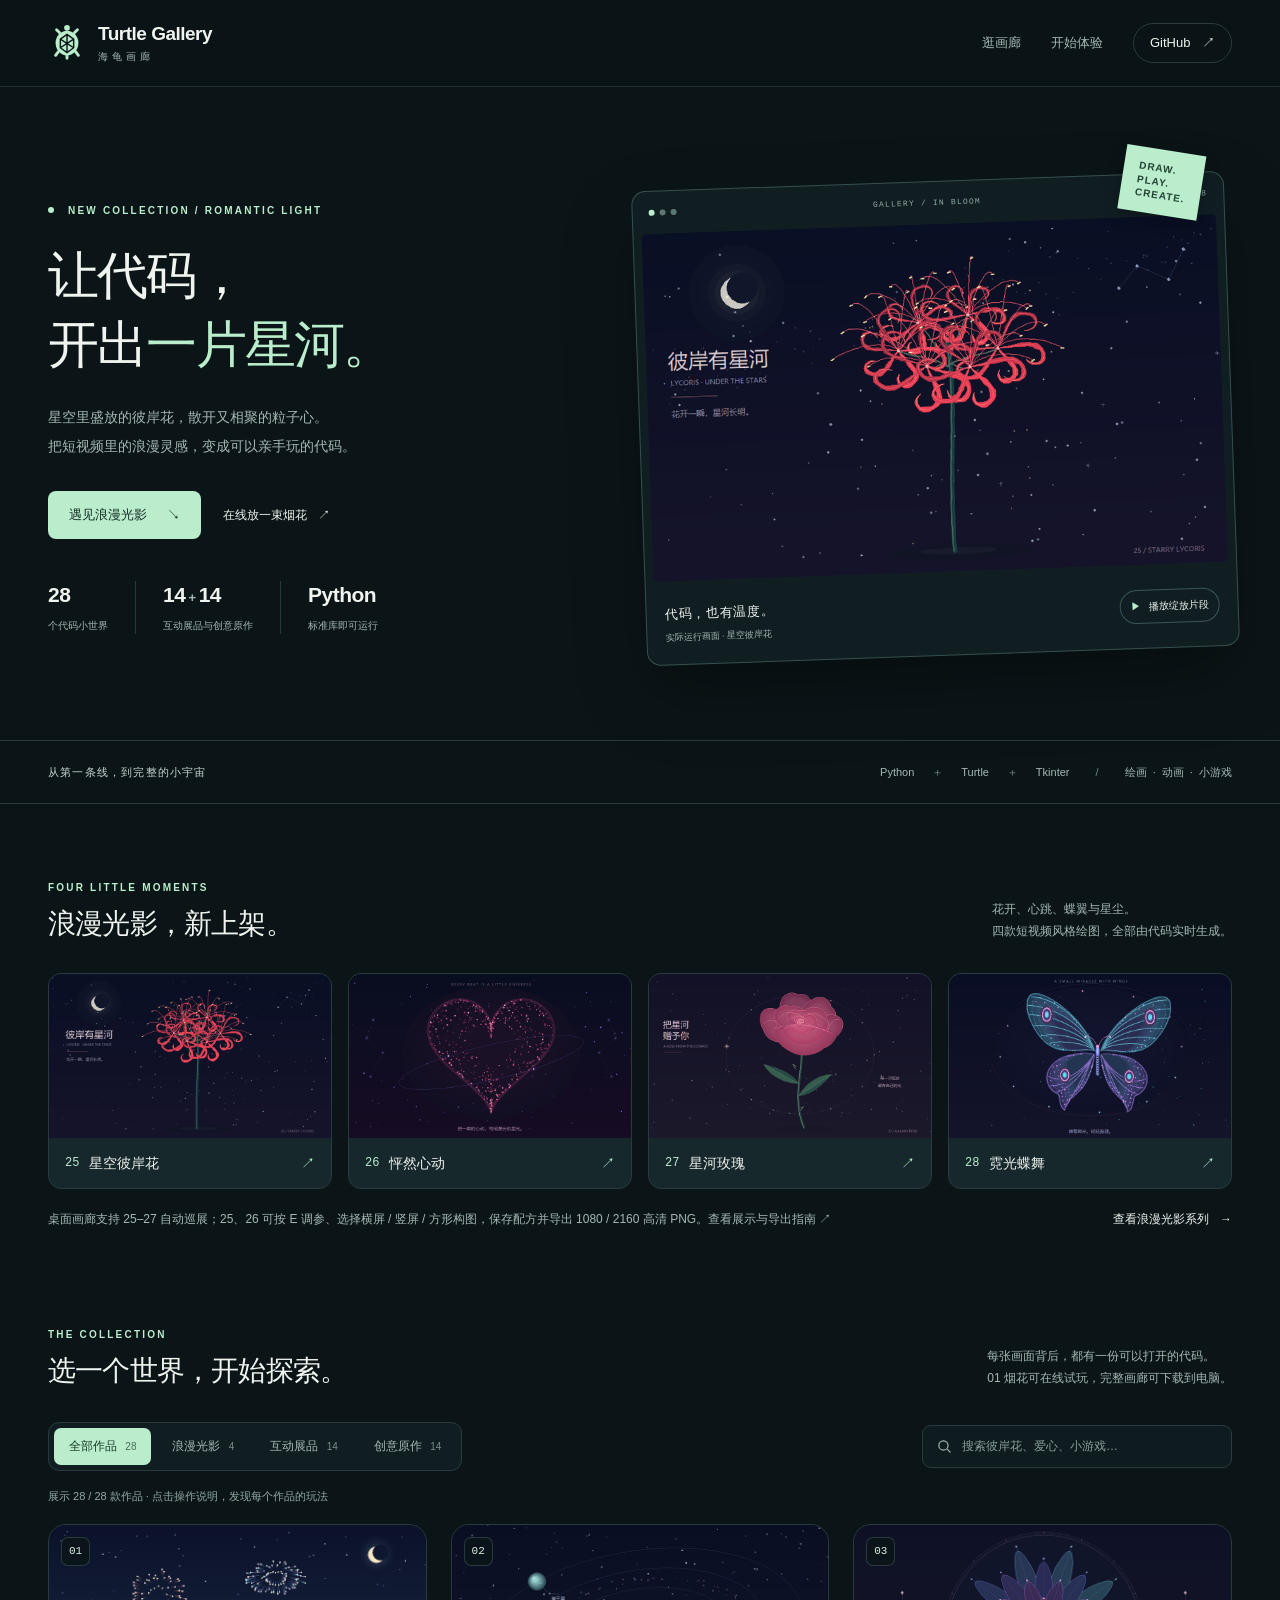
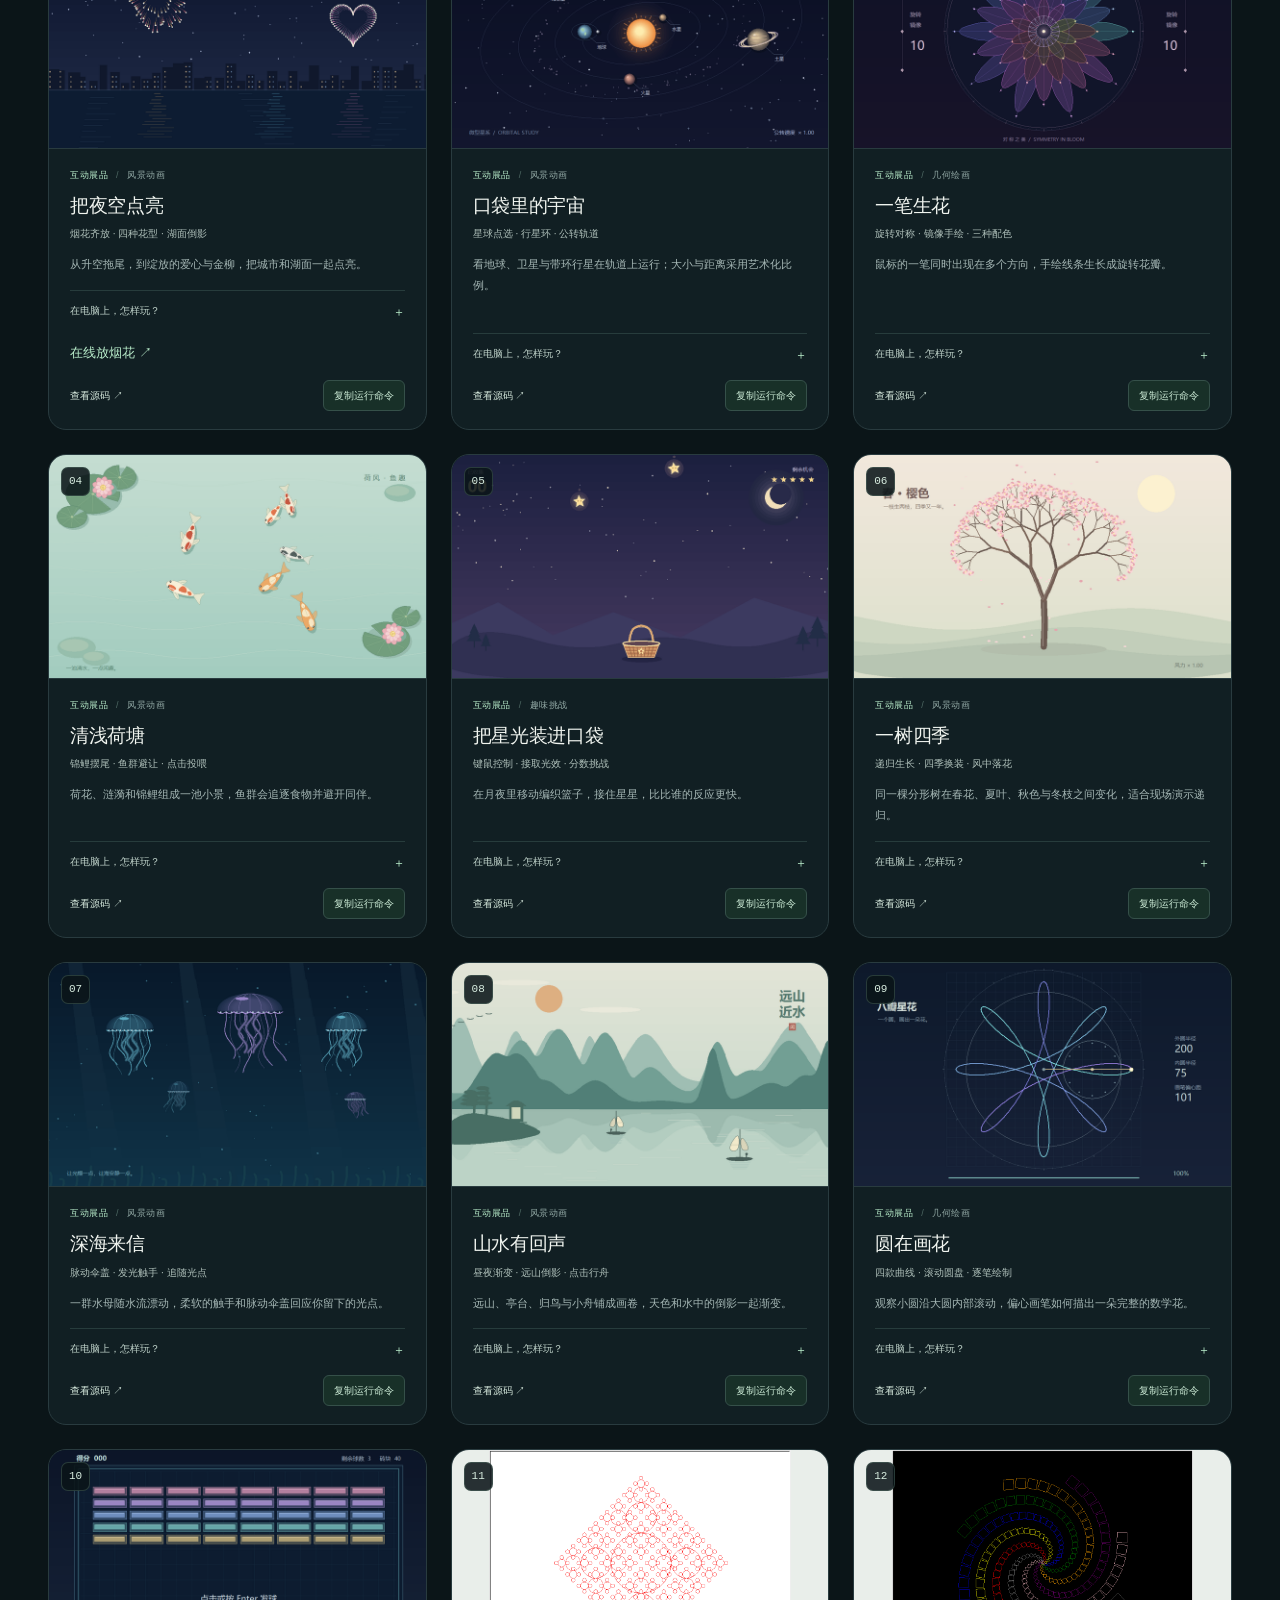
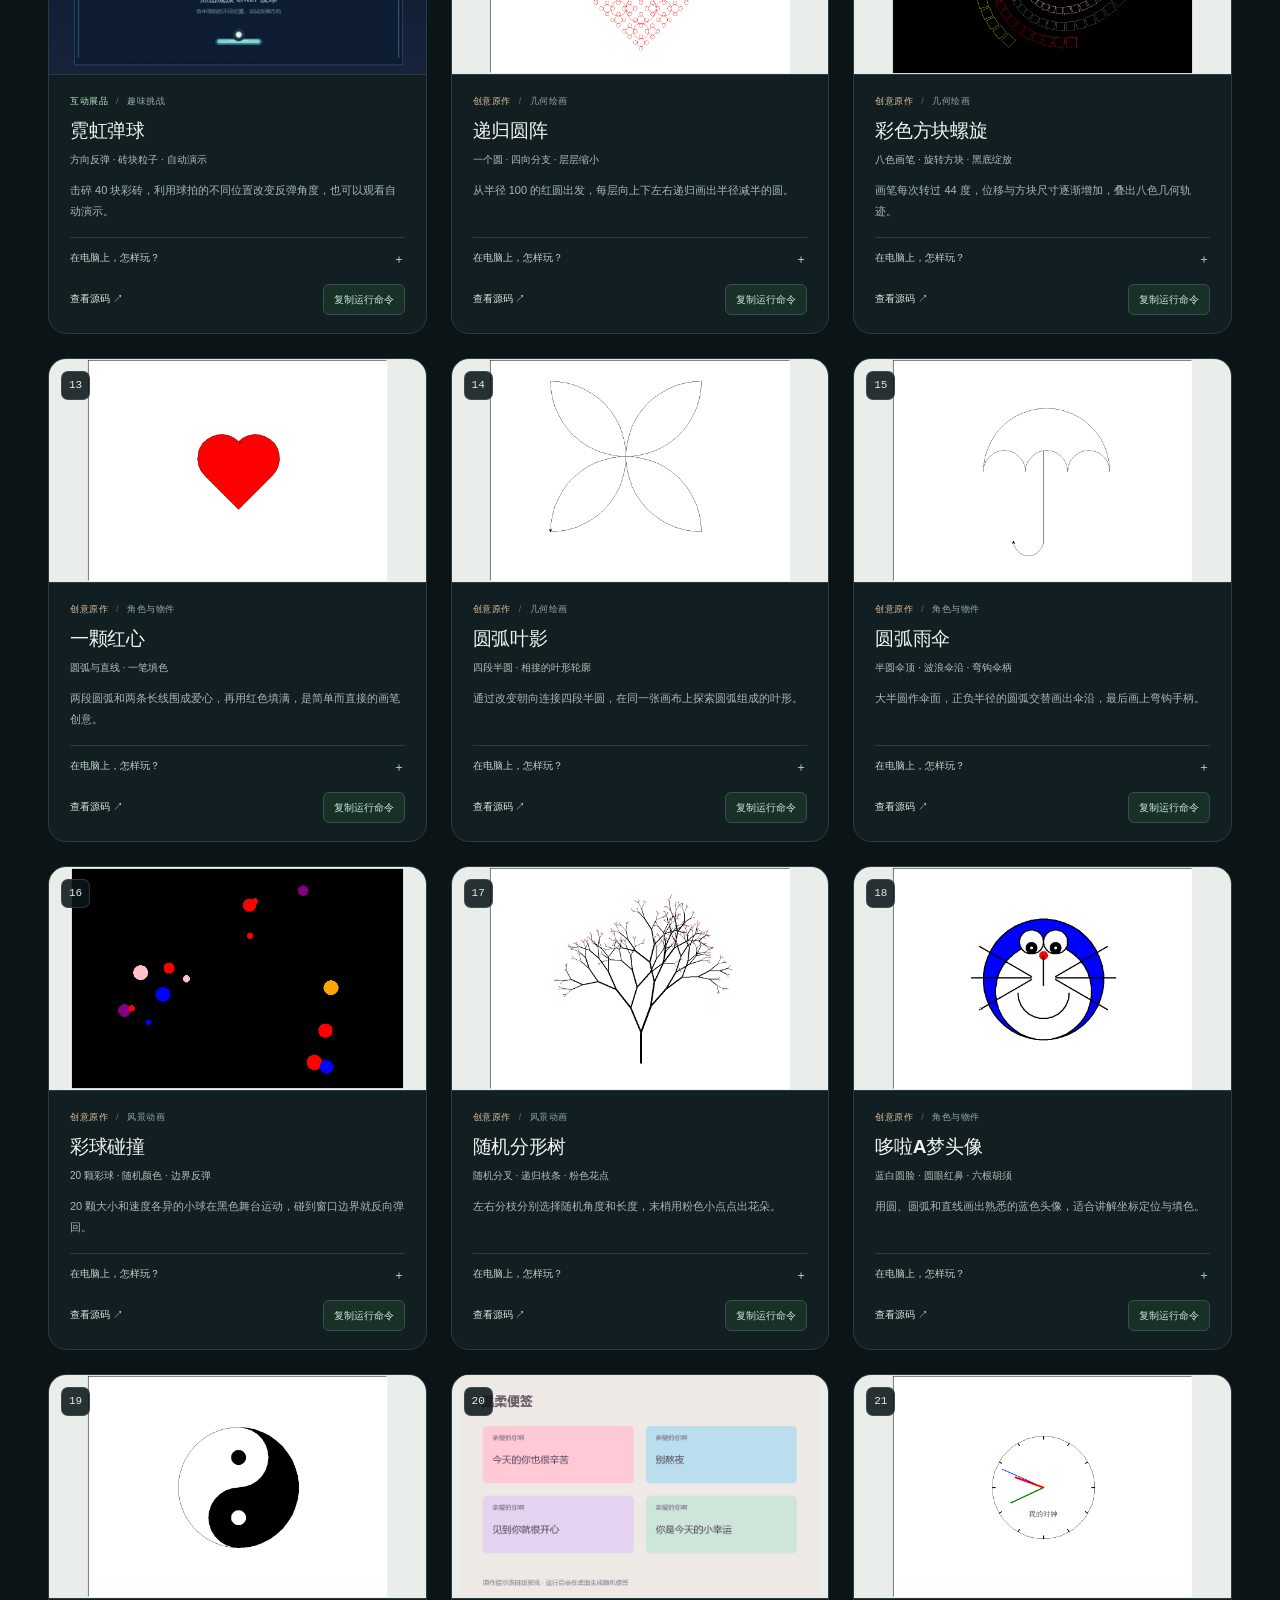
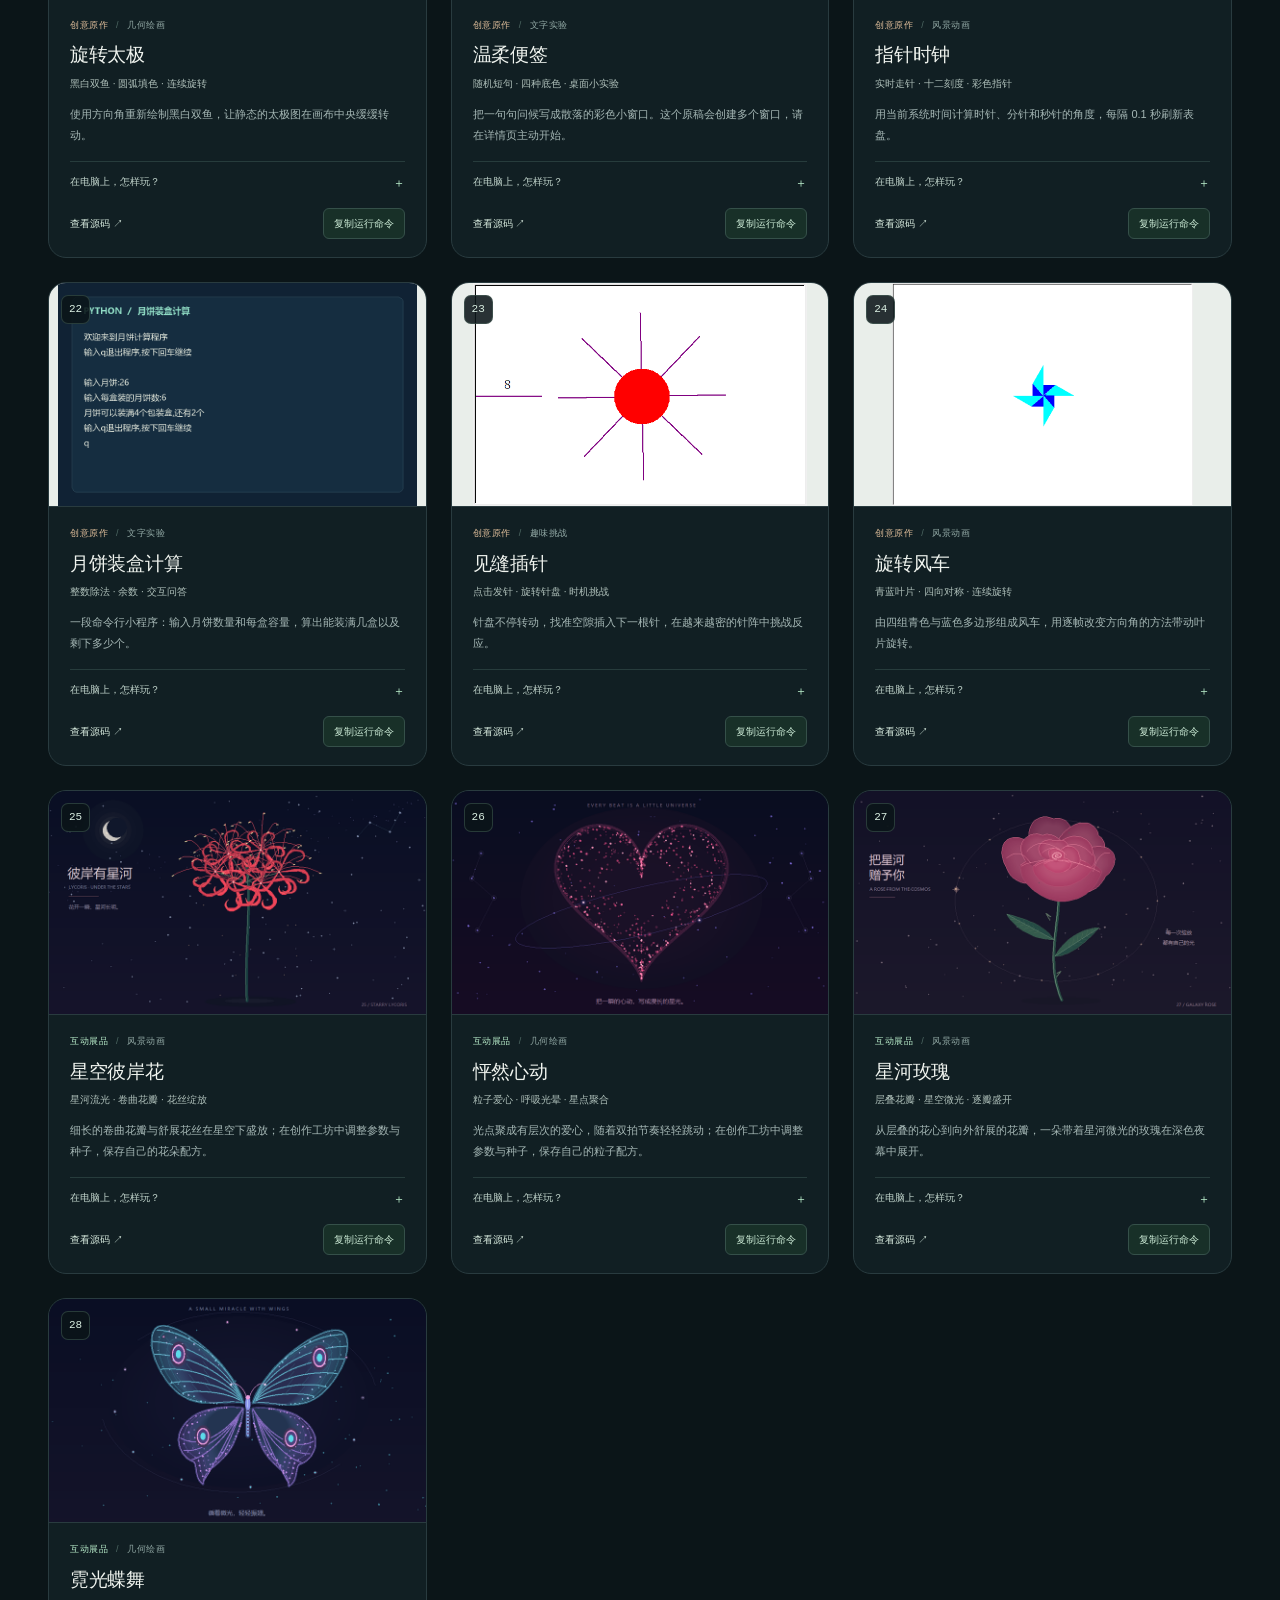
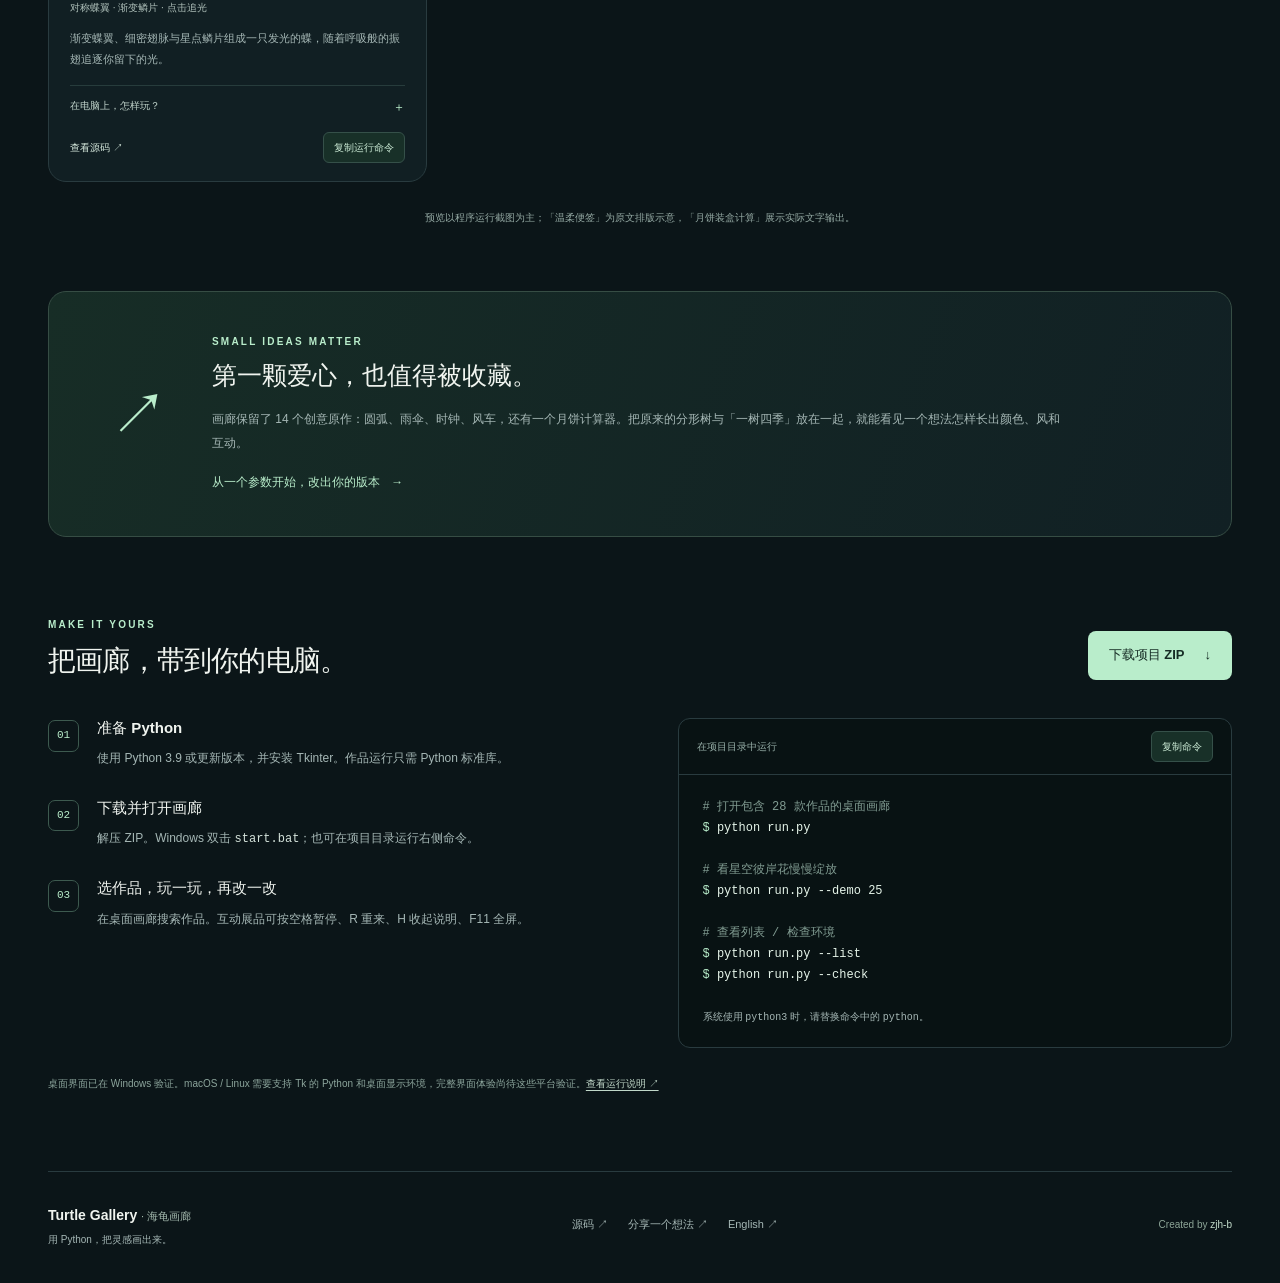
==== docs/index.html @ 9f3e77d3 "feat: add interactive browser fireworks" ====
<!doctype html>
<html lang="zh-CN">
<head>
  <meta charset="utf-8">
  <meta name="viewport" content="width=device-width, initial-scale=1">
  <meta name="theme-color" content="#0b1518">
  <meta name="description" content="Turtle Gallery 海龟画廊：28 个 Python Turtle 与 Tkinter 代码小世界。在线点击放烟花，下载体验星空彼岸花、粒子爱心、玫瑰与蝶舞。">
  <meta property="og:title" content="Turtle Gallery · 海龟画廊">
  <meta property="og:description" content="用 Python，把灵感画出来。14 款互动展品，14 个创意原作；新上架浪漫光影系列。">
  <meta property="og:type" content="website">
  <meta property="og:url" content="https://zjh-b.github.io/turtle-gallery/">
  <meta property="og:image" content="https://zjh-b.github.io/turtle-gallery/assets/romantic.png">
  <title>Turtle Gallery · 海龟画廊</title>
  <link rel="icon" type="image/svg+xml" href="assets/favicon.svg">
  <link rel="canonical" href="https://zjh-b.github.io/turtle-gallery/">
  <link rel="stylesheet" href="gallery.css">
  <script src="gallery.js" defer></script>
</head>
<body>
  <a class="skip-link" href="#gallery">跳到作品画廊</a>
  <header class="site-header">
    <div class="header-inner shell">
      <a class="brand" href="#top" aria-label="Turtle Gallery 首页">
        <svg class="brand-mark" viewBox="0 0 40 40" fill="none" aria-hidden="true"><path d="M12 9 9 6M28 9l3-3M11 29l-3 4m21-4 3 4M20 32v4" stroke="currentColor" stroke-width="3" stroke-linecap="round"/><ellipse cx="20" cy="20" rx="12" ry="13" fill="currentColor"/><path d="m20 11 7 5v9l-7 5-7-5v-9l7-5Zm0 0v19m-7-14 14 9m0-9-14 9" stroke="#0b1518" stroke-width="1.5"/><circle cx="20" cy="4" r="3" fill="currentColor"/></svg>
        <span>Turtle Gallery<small>海龟画廊</small></span>
      </a>
      <nav aria-label="主导航">
        <a href="#gallery">逛画廊</a>
        <a href="#start">开始体验</a>
        <a class="nav-github" href="https://github.com/zjh-b/turtle-gallery">GitHub <span aria-hidden="true">↗</span></a>
      </nav>
    </div>
  </header>

  <main id="top">
    <section class="hero shell" aria-labelledby="hero-title">
      <div class="hero-copy">
        <p class="eyebrow"><span class="status-dot" aria-hidden="true"></span> NEW COLLECTION / ROMANTIC LIGHT</p>
        <h1 id="hero-title">让代码，<br>开出<span>一片星河。</span></h1>
        <p class="hero-intro">星空里盛放的彼岸花，散开又相聚的粒子心。<br class="desktop-break">把短视频里的浪漫灵感，变成可以亲手玩的代码。</p>
        <div class="hero-actions">
          <a class="button button-primary" href="#romantic">遇见浪漫光影 <span aria-hidden="true">↘</span></a>
          <a class="text-link" href="play/fireworks.html">在线放一束烟花 <span aria-hidden="true">↗</span></a>
        </div>
        <dl class="hero-stats">
          <div><dt data-count="all">28</dt><dd>个代码小世界</dd></div>
          <div><dt><b data-count="interactive">14</b><span> + </span><b data-count="original">14</b></dt><dd>互动展品与创意原作</dd></div>
          <div><dt>Python</dt><dd>标准库即可运行</dd></div>
        </dl>
      </div>
      <figure class="hero-stage">
        <div class="stage-topline"><span><i aria-hidden="true"></i><i aria-hidden="true"></i><i aria-hidden="true"></i></span><span>GALLERY / IN BLOOM</span><span>25—28</span></div>
        <div class="stage-screen"><img id="showcase-image" src="assets/exhibits/25.png" alt="星空彼岸花：星河下绽放的红色卷曲花瓣与细长花丝，由 Python 代码绘制" width="800" height="464" fetchpriority="high"></div>
        <figcaption class="stage-caption"><span><b>代码，也有温度。</b><small id="preview-caption">实际运行画面 · 星空彼岸花</small></span><button id="motion-toggle" class="motion-toggle" type="button" hidden aria-pressed="false"><span aria-hidden="true">▶</span> 播放绽放片段</button></figcaption>
        <span class="stage-sticker" aria-hidden="true">DRAW.<br>PLAY.<br>CREATE.</span>
      </figure>
    </section>

    <div class="medium-strip"><div class="shell"><span>从第一条线，到完整的小宇宙</span><p>Python <span>＋</span> Turtle <span>＋</span> Tkinter <span class="strip-divider">/</span> 绘画 · 动画 · 小游戏</p></div></div>

    <section class="featured-section shell" id="romantic" aria-labelledby="romantic-title">
      <div class="section-heading"><div><p class="eyebrow">FOUR LITTLE MOMENTS</p><h2 id="romantic-title">浪漫光影，新上架。</h2></div><p>花开、心跳、蝶翼与星尘。<br>四款短视频风格绘图，全部由代码实时生成。</p></div>
      <div id="featured-grid" class="featured-grid"></div>
      <noscript><a href="https://github.com/zjh-b/turtle-gallery/blob/main/docs/SOCIAL_DRAWINGS.md"><img src="assets/romantic.png" alt="星空彼岸花、怦然心动、星河玫瑰、霓光蝶舞四款绘图作品" width="1400" height="940" loading="lazy"></a></noscript>
      <div class="featured-footer"><p>桌面画廊支持 25–27 自动巡展；25、26 可按 E 调参、选择横屏 / 竖屏 / 方形构图，保存配方并导出 1080 / 2160 高清 PNG。<a href="https://github.com/zjh-b/turtle-gallery/blob/main/docs/EXHIBITION_GUIDE.md">查看展示与导出指南 ↗</a></p><a class="text-link" href="#gallery" data-show-featured>查看浪漫光影系列 <span aria-hidden="true">→</span></a></div>
    </section>

    <section class="gallery-section shell" id="gallery" aria-labelledby="gallery-title">
      <div class="section-heading"><div><p class="eyebrow">THE COLLECTION</p><h2 id="gallery-title">选一个世界，开始探索。</h2></div><p>每张画面背后，都有一份可以打开的代码。<br>01 烟花可在线试玩，完整画廊可下载到电脑。</p></div>
      <div id="gallery-tools" class="gallery-tools" hidden>
        <div class="collection-filters" role="group" aria-label="作品合集">
          <button type="button" class="filter-button is-active" data-collection="all" aria-pressed="true">全部作品 <span>28</span></button>
          <button type="button" class="filter-button" data-collection="romantic" aria-pressed="false">浪漫光影 <span>4</span></button>
          <button type="button" class="filter-button" data-collection="interactive" aria-pressed="false">互动展品 <span>14</span></button>
          <button type="button" class="filter-button" data-collection="original" aria-pressed="false">创意原作 <span>14</span></button>
        </div>
        <label class="search-field"><svg viewBox="0 0 24 24" fill="none" aria-hidden="true"><circle cx="10.5" cy="10.5" r="6.5" stroke="currentColor" stroke-width="1.7"/><path d="m16 16 4 4" stroke="currentColor" stroke-width="1.7" stroke-linecap="round"/></svg><span class="sr-only">搜索作品名称、分类或操作</span><input id="gallery-search" type="search" placeholder="搜索彼岸花、爱心、小游戏…" autocomplete="off" maxlength="100"></label>
      </div>
      <p id="result-count" class="result-count" role="status" aria-live="polite"></p>
      <div id="gallery-grid" class="gallery-grid" aria-busy="true"></div>
      <div id="gallery-message" class="gallery-message" hidden><h3 id="message-title"></h3><p id="message-detail"></p><button id="message-action" type="button" class="button button-secondary"></button></div>
      <noscript>
        <p class="noscript-note">开启 JavaScript 可以搜索全部 28 款作品。也可以直接前往 <a href="https://github.com/zjh-b/turtle-gallery#逛一逛画廊">GitHub 查看完整作品目录</a>。</p>
        <div class="gallery-grid fallback-grid">
          <figure><img src="assets/exhibits/01.png" alt="烟花在城市上空绽放，湖面映出光影" width="800" height="464" loading="lazy"><figcaption>01 · 把夜空点亮</figcaption></figure>
          <figure><img src="assets/exhibits/04.png" alt="荷塘里游动的锦鲤" width="800" height="464" loading="lazy"><figcaption>04 · 清浅荷塘</figcaption></figure>
          <figure><img src="assets/exhibits/06.png" alt="开满粉色花朵的分形树" width="800" height="464" loading="lazy"><figcaption>06 · 一树四季</figcaption></figure>
          <figure><img src="assets/originals/12.png" alt="彩色方块螺旋原作" width="800" height="464" loading="lazy"><figcaption>12 · 彩色方块螺旋</figcaption></figure>
          <figure><img src="assets/originals/18.png" alt="用 Turtle 画出的哆啦 A 梦头像" width="800" height="464" loading="lazy"><figcaption>18 · 哆啦 A 梦头像</figcaption></figure>
          <figure><img src="assets/originals/23.png" alt="见缝插针原作游戏画面" width="800" height="464" loading="lazy"><figcaption>23 · 见缝插针</figcaption></figure>
        </div>
      </noscript>
      <p class="preview-note">预览以程序运行截图为主；「温柔便签」为原文排版示意，「月饼装盒计算」展示实际文字输出。</p>
    </section>

    <section class="origin-section shell" aria-labelledby="origin-title">
      <div class="origin-mark" aria-hidden="true">↗</div><div><p class="eyebrow">SMALL IDEAS MATTER</p><h2 id="origin-title">第一颗爱心，也值得被收藏。</h2><p>画廊保留了 14 个创意原作：圆弧、雨伞、时钟、风车，还有一个月饼计算器。把原来的分形树与「一树四季」放在一起，就能看见一个想法怎样长出颜色、风和互动。</p><a class="text-link" href="https://github.com/zjh-b/turtle-gallery/blob/main/docs/CREATIVE_GUIDE.md">从一个参数开始，改出你的版本 <span aria-hidden="true">→</span></a></div>
    </section>

    <section class="start-section shell" id="start" aria-labelledby="start-title">
      <div class="section-heading"><div><p class="eyebrow">MAKE IT YOURS</p><h2 id="start-title">把画廊，带到你的电脑。</h2></div><a class="button button-primary" href="https://github.com/zjh-b/turtle-gallery/archive/refs/heads/main.zip">下载项目 ZIP <span aria-hidden="true">↓</span></a></div>
      <div class="start-grid">
        <div class="steps"><div class="step"><span>01</span><div><h3>准备 Python</h3><p>使用 Python 3.9 或更新版本，并安装 Tkinter。作品运行只需 Python 标准库。</p></div></div><div class="step"><span>02</span><div><h3>下载并打开画廊</h3><p>解压 ZIP。Windows 双击 <code>start.bat</code>；也可在项目目录运行右侧命令。</p></div></div><div class="step"><span>03</span><div><h3>选作品，玩一玩，再改一改</h3><p>在桌面画廊搜索作品。互动展品可按空格暂停、R 重来、H 收起说明、F11 全屏。</p></div></div></div>
        <div class="terminal"><div class="terminal-header"><span>在项目目录中运行</span><button type="button" class="copy-button" data-copy="python run.py">复制命令</button></div><pre><span class="terminal-comment"># 打开包含 <span data-count="all">28</span> 款作品的桌面画廊</span>
<span class="terminal-prompt">$</span> python run.py

<span class="terminal-comment"># 看星空彼岸花慢慢绽放</span>
<span class="terminal-prompt">$</span> python run.py --demo 25

<span class="terminal-comment"># 查看列表 / 检查环境</span>
<span class="terminal-prompt">$</span> python run.py --list
<span class="terminal-prompt">$</span> python run.py --check</pre><p>系统使用 <code>python3</code> 时，请替换命令中的 <code>python</code>。</p></div>
      </div>
      <p class="platform-note">桌面界面已在 Windows 验证。macOS / Linux 需要支持 Tk 的 Python 和桌面显示环境，完整界面体验尚待这些平台验证。<a href="https://github.com/zjh-b/turtle-gallery#开始体验">查看运行说明 ↗</a></p>
    </section>
  </main>

  <footer class="site-footer shell"><div><a class="footer-brand" href="#top">Turtle Gallery <span>· 海龟画廊</span></a><p>用 Python，把灵感画出来。</p></div><nav aria-label="页脚导航"><a href="https://github.com/zjh-b/turtle-gallery">源码 ↗</a><a href="https://github.com/zjh-b/turtle-gallery/issues">分享一个想法 ↗</a><a href="https://github.com/zjh-b/turtle-gallery/blob/main/README.en.md" lang="en">English ↗</a></nav><small>Created by <a href="https://github.com/zjh-b">zjh-b</a></small></footer>
  <div id="copy-status" class="copy-status" role="status" aria-live="polite" hidden></div>
</body>
</html>
---- docs/gallery.css ----
:root {
  color-scheme: dark;
  --bg: #0b1518;
  --panel: #111f23;
  --panel-light: #17282d;
  --text: #f0f4ef;
  --muted: #a5b7b5;
  --mint: #b9edcb;
  --line: #293b3f;
  --gold: #e2c09c;
  --radius: 18px;
  font-family: Inter,"Segoe UI","Microsoft YaHei","PingFang SC",sans-serif;
  font-synthesis: none;
  scroll-behavior: smooth;
  scroll-padding-top: 102px;
}

* {
  box-sizing: border-box;
}

body {
  margin: 0;
  background: var(--bg);
  color: var(--text);
  font-size: 15px;
  line-height: 1.75;
  -webkit-font-smoothing: antialiased;
}

button,input {
  font: inherit;
}

button,a,input {
  -webkit-tap-highlight-color: transparent;
}

button {
  cursor: pointer;
}

a {
  color: inherit;
  text-decoration: none;
}

img {
  display: block;
  width: 100%;
  height: auto;
}

button {
  color: inherit;
}

button:disabled {
  cursor: wait;
}

::selection {
  background: var(--mint);
  color: var(--bg);
}

[hidden] {
  display: none!important;
}

:focus-visible {
  outline: 3px solid var(--mint);
  outline-offset: 5px;
}

h1,h2,h3,p,figure,dl {
  margin: 0;
}

h1,h2,h3 {
  line-height: 1.35;
}

p {
  color: var(--muted);
}

.shell {
  width: min(1240px,calc(100% - 96px));
  margin-inline: auto;
}

.sr-only {
  position: absolute;
  width: 1px;
  height: 1px;
  padding: 0;
  margin: -1px;
  overflow: hidden;
  clip: rect(0,0,0,0);
  white-space: nowrap;
  border: 0;
}

.skip-link {
  position: fixed;
  z-index: 10;
  left: 20px;
  top: -80px;
  background: var(--mint);
  color: var(--bg);
  padding: 12px 20px;
  border-radius: 8px;
}

.skip-link:focus {
  top: 14px;
}

.site-header {
  position: sticky;
  top: 0;
  z-index: 5;
  background: rgba(11,21,24,.94);
  border-bottom: 1px solid rgba(41,59,63,.7);
  backdrop-filter: blur(16px);
}

.header-inner {
  height: 86px;
  display: flex;
  align-items: center;
  justify-content: space-between;
  gap: 24px;
}

.brand {
  display: flex;
  gap: 12px;
  align-items: center;
  font-size: 19px;
  font-weight: 650;
  letter-spacing: -.5px;
  line-height: 1.25;
}

.brand small {
  display: block;
  font-size: 10px;
  font-weight: 400;
  letter-spacing: 4px;
  color: var(--muted);
  margin-top: 5px;
}

.brand-mark {
  width: 38px;
  height: 38px;
  color: var(--mint);
  flex-shrink: 0;
}

nav {
  display: flex;
  align-items: center;
  gap: 30px;
}

nav a {
  font-size: 13px;
  color: var(--muted);
  transition: color .2s;
}

nav a:hover {
  color: var(--text);
}

.nav-github {
  border: 1px solid var(--line);
  border-radius: 100px;
  padding: 8px 16px;
  color: var(--text);
}

.nav-github span {
  margin-left: 8px;
}

.hero {
  padding-block: 94px 84px;
  display: grid;
  grid-template-columns: 1fr 1.1fr;
  gap: 52px;
  align-items: center;
}

.eyebrow {
  font-size: 10px;
  letter-spacing: 2.2px;
  color: var(--mint);
  font-weight: 600;
  line-height: 1.5;
}

.status-dot {
  display: inline-block;
  width: 6px;
  height: 6px;
  border-radius: 50%;
  background: var(--mint);
  margin: 0 9px 1px 0;
}

.hero h1 {
  margin-top: 23px;
  font-size: clamp(38px,4vw,55px);
  line-height: 1.35;
  font-weight: 650;
  letter-spacing: -1.8px;
}

.hero h1 span {
  color: var(--mint);
}

.hero-intro {
  font-size: 14px;
  line-height: 2.05;
  margin-top: 24px;
}

.hero-actions {
  display: flex;
  align-items: center;
  gap: 22px;
  margin-top: 30px;
  flex-wrap: wrap;
}

.button {
  display: inline-flex;
  align-items: center;
  justify-content: center;
  gap: 20px;
  padding: 12px 20px;
  border-radius: 8px;
  font-size: 13px;
  font-weight: 600;
  border: 1px solid transparent;
  transition: background .2s,transform .2s;
}

.button:hover {
  transform: translateY(-2px);
}

.button-primary {
  background: var(--mint);
  color: #162c25;
}

.button-primary:hover {
  background: #d6f8e1;
}

.button-secondary {
  background: var(--panel-light);
  border-color: var(--line);
}

.text-link {
  font-size: 12px;
  color: var(--text);
}

.text-link span {
  display: inline-block;
  margin-left: 8px;
  transition: transform .2s;
}

.text-link:hover span {
  transform: translateX(4px);
}

.hero-stats {
  display: flex;
  gap: 27px;
  margin-top: 42px;
}

.hero-stats div+div {
  padding-left: 27px;
  border-left: 1px solid var(--line);
}

.hero-stats dt {
  font-size: 21px;
  font-weight: 600;
  line-height: 1.35;
  letter-spacing: -.5px;
}

.hero-stats dt span {
  font-size: 13px;
  color: var(--muted);
}

.hero-stats dd {
  margin: 7px 0 0;
  font-size: 10px;
  color: var(--muted);
}

.hero-stage {
  position: relative;
  min-width: 0;
  transform: rotate(-2deg);
  border: 1px solid #35504e;
  border-radius: 14px;
  background: #101e22;
  box-shadow: 0 30px 70px #0005;
}

.stage-topline {
  height: 42px;
  display: flex;
  align-items: center;
  justify-content: space-between;
  gap: 12px;
  padding-inline: 16px;
  color: #91aaa7;
  font-family: Consolas,monospace;
  font-size: 8px;
  letter-spacing: 1.2px;
}

.stage-topline>span:first-child {
  display: flex;
  gap: 5px;
}

.stage-topline i {
  display: inline-block;
  width: 6px;
  height: 6px;
  background: #5b7874;
  border-radius: 50%;
}

.stage-topline i:first-child {
  background: #b9edcb;
}

.stage-screen {
  aspect-ratio: 1.65;
  overflow: hidden;
  margin: 0 8px;
  background: #08121e;
  border-radius: 5px;
}

.stage-screen img {
  height: 100%;
  object-fit: cover;
}

.stage-caption {
  display: flex;
  justify-content: space-between;
  align-items: center;
  gap: 12px;
  padding: 19px 18px;
}

.stage-caption b {
  font-size: 13px;
  font-weight: 500;
  letter-spacing: .7px;
}

.stage-caption small {
  display: block;
  font-size: 9px;
  color: var(--muted);
  margin-top: 3px;
}

.motion-toggle {
  border: 1px solid #3b5554;
  border-radius: 100px;
  padding: 7px 10px;
  background: transparent;
  font-size: 10px;
  white-space: nowrap;
}

.motion-toggle:hover {
  background: var(--panel-light);
}

.motion-toggle span {
  margin-right: 5px;
  color: var(--mint);
}

.stage-sticker {
  position: absolute;
  top: -24px;
  right: 21px;
  padding: 12px 15px;
  background: var(--mint);
  color: #254237;
  box-shadow: 0 5px 15px #0004;
  transform: rotate(11deg);
  font-size: 10px;
  font-weight: 750;
  letter-spacing: 1px;
  line-height: 1.35;
}

.medium-strip {
  border-top: 1px solid var(--line);
  border-bottom: 1px solid var(--line);
}

.medium-strip>.shell {
  display: flex;
  align-items: center;
  justify-content: space-between;
  gap: 25px;
  min-height: 62px;
  font-size: 11px;
}

.medium-strip>.shell>span {
  color: #c5d5d0;
  letter-spacing: 1.2px;
}

.medium-strip p {
  font-size: 11px;
  word-spacing: 3px;
}

.medium-strip p span {
  color: #6b8581;
  margin-inline: 12px;
}

.medium-strip p .strip-divider {
  margin-inline: 20px;
}

.featured-section {
  padding-block: 76px 22px;
}

.featured-grid {
  display: grid;
  grid-template-columns: repeat(4, minmax(0, 1fr));
  gap: 16px;
}

.featured-card {
  min-width: 0;
  overflow: hidden;
  background: var(--panel-light);
  border: 1px solid var(--line);
  border-radius: 13px;
  transition: transform .2s, border-color .2s;
}

.featured-card:hover {
  transform: translateY(-4px);
  border-color: var(--mint);
}

.featured-preview {
  overflow: hidden;
  aspect-ratio: 800 / 464;
  background: #101827;
}

.featured-preview img {
  height: 100%;
  object-fit: cover;
}

.featured-caption {
  display: flex;
  align-items: center;
  gap: 10px;
  padding: 13px 16px;
  font-size: 14px;
}

.featured-number {
  color: var(--mint);
  font-family: Consolas, monospace;
  font-size: 12px;
}

.featured-caption strong {
  font-weight: 600;
}

.featured-arrow {
  margin-left: auto;
  color: var(--mint);
}

.featured-footer {
  display: flex;
  align-items: center;
  justify-content: space-between;
  gap: 15px;
  padding-top: 20px;
  font-size: 12px;
}

.featured-footer .text-link {
  white-space: nowrap;
}

.gallery-section {
  padding-top: 75px;
  padding-bottom: 64px;
}

.section-heading {
  display: flex;
  justify-content: space-between;
  align-items: flex-end;
  gap: 30px;
  margin-bottom: 30px;
}

.section-heading h2 {
  font-size: 28px;
  letter-spacing: -.8px;
  margin-top: 10px;
  font-weight: 600;
}

.section-heading>p {
  font-size: 12px;
  line-height: 1.9;
}

.gallery-tools {
  display: flex;
  gap: 20px;
  justify-content: space-between;
  align-items: center;
  margin-top: 32px;
}

.collection-filters {
  display: flex;
  gap: 6px;
  background: #101e22;
  padding: 5px;
  border: 1px solid var(--line);
  border-radius: 11px;
  flex-shrink: 0;
}

.filter-button {
  padding: 8px 15px;
  background: transparent;
  border: 0;
  border-radius: 7px;
  font-size: 12px;
  color: var(--muted);
  transition: background .2s,color .2s;
}

.filter-button span {
  font-size: 10px;
  margin-left: 5px;
  opacity: .72;
}

.filter-button:hover {
  color: var(--text);
  background: #1c3034;
}

.filter-button.is-active {
  background: var(--mint);
  color: #193b2b;
}

.search-field {
  max-width: 310px;
  width: 100%;
  display: flex;
  align-items: center;
  gap: 9px;
  border: 1px solid var(--line);
  background: #0e1b1f;
  border-radius: 9px;
  padding: 10px 13px;
  color: var(--muted);
}

.search-field:focus-within {
  border-color: var(--mint);
}

.search-field svg {
  width: 17px;
  height: 17px;
  flex-shrink: 0;
}

.search-field input {
  width: 100%;
  min-width: 0;
  background: transparent;
  border: 0;
  outline: 0;
  color: var(--text);
  font-size: 12px;
  padding: 0;
}

.search-field input:focus-visible {
  outline: 0;
}

.search-field input::placeholder {
  color: #8a9f9c;
}

.result-count {
  min-height: 20px;
  font-size: 11px;
  margin: 16px 0 17px;
  color: #93aaa6;
}

.gallery-grid {
  display: grid;
  grid-template-columns: repeat(3,minmax(0,1fr));
  gap: 24px;
}

.art-card {
  display: flex;
  flex-direction: column;
  min-width: 0;
  border: 1px solid var(--line);
  border-radius: var(--radius);
  background: var(--panel);
  overflow: hidden;
  transition: transform .22s,border-color .22s,box-shadow .22s;
}

.art-card:hover {
  transform: translateY(-4px);
  border-color: #648879;
  box-shadow: 0 18px 35px #0002;
}

.art-preview {
  position: relative;
  aspect-ratio: 1.68;
  overflow: hidden;
  background: #08121b;
  border-bottom: 1px solid var(--line);
}

.art-preview img {
  height: 100%;
  object-fit: cover;
  transition: transform .5s;
}

.art-card:hover .art-preview img {
  transform: scale(1.025);
}

.art-card[data-collection=original] .art-preview {
  background: #e9eeea;
}

.art-card[data-collection=original] .art-preview img {
  object-fit: contain;
}

.art-number {
  position: absolute;
  top: 12px;
  left: 12px;
  display: grid;
  place-items: center;
  width: 29px;
  height: 29px;
  background: #0b1518df;
  color: #d9eee1;
  border: 1px solid #6d92834d;
  border-radius: 7px;
  font: 11px/1 Consolas,monospace;
}

.art-body {
  padding: 20px 21px 18px;
  display: flex;
  flex-direction: column;
  flex: 1;
  min-width: 0;
}

.art-meta {
  display: flex;
  gap: 8px;
  flex-wrap: wrap;
  align-items: center;
  margin-bottom: 10px;
  font-size: 9px;
  line-height: 1.5;
  letter-spacing: .5px;
}

.collection-label {
  color: var(--mint);
}

.art-card[data-collection=original] .collection-label {
  color: var(--gold);
}

.art-category {
  color: #93aaa6;
}

.art-category:before {
  content: "/";
  margin-right: 8px;
  color: #506b66;
}

.art-body h3 {
  font-size: 19px;
  font-weight: 600;
  letter-spacing: -.3px;
  margin-bottom: 7px;
}

.art-subtitle {
  font-size: 10px;
  min-height: 18px;
  color: #afc0ba;
}

.art-description {
  font-size: 11px;
  line-height: 1.9;
  margin-top: 11px;
  margin-bottom: 15px;
  flex: 1;
}

.art-controls {
  border-top: 1px solid #273c3c;
  padding-top: 11px;
  margin-top: auto;
}

.art-controls summary {
  font-size: 10px;
  color: #c3d6cd;
  cursor: pointer;
  list-style: none;
  display: flex;
  justify-content: space-between;
  gap: 10px;
}

.art-controls summary::-webkit-details-marker {
  display: none;
}

.art-controls summary:after {
  content: "＋";
  color: var(--mint);
  font-size: 12px;
}

.art-controls[open] summary:after {
  content: "−";
}

.art-controls p {
  font-size: 11px;
  line-height: 1.85;
  margin-top: 8px;
  color: #c1d1cc;
}

.art-actions {
  display: flex;
  flex-wrap: wrap;
  align-items: center;
  justify-content: space-between;
  gap: 10px;
  padding-top: 14px;
  font-size: 10px;
}

.art-actions .browser-play-link {
  flex-basis: 100%;
  color: var(--mint);
  font-size: 13px;
  padding-block: 5px;
  font-weight: 600;
}

.source-link {
  color: #d5e8dc;
  white-space: nowrap;
}

.source-link:hover {
  text-decoration: underline;
  text-underline-offset: 4px;
}

.copy-button {
  padding: 7px 10px;
  border: 1px solid #355049;
  border-radius: 6px;
  background: #183028;
  color: #ccebd6;
  font-size: 10px;
  line-height: 1.5;
  white-space: nowrap;
}

.copy-button:hover {
  background: #26473a;
}

.manual-command {
  padding: 8px;
  margin-top: 10px;
  font: 10px/1.6 Consolas,monospace;
  display: block;
  border-radius: 5px;
  overflow-wrap: anywhere;
  user-select: all;
  background: #091713;
  color: var(--mint);
}

.gallery-message {
  text-align: center;
  border: 1px dashed #3b5550;
  border-radius: var(--radius);
  padding: 56px 24px;
}

.gallery-message h3 {
  font-size: 20px;
}

.gallery-message p {
  font-size: 13px;
  margin-top: 10px;
  margin-bottom: 22px;
}

.preview-note {
  font-size: 10px;
  line-height: 1.9;
  text-align: center;
  margin-top: 26px;
  color: #94a9a3;
}

.noscript-note {
  padding: 18px;
  background: var(--panel-light);
  border-radius: 10px;
  margin-bottom: 22px;
}

.noscript-note a {
  text-decoration: underline;
}

.fallback-grid figure {
  border: 1px solid var(--line);
  border-radius: 12px;
  overflow: hidden;
}

.fallback-grid img {
  aspect-ratio: 1.68;
  object-fit: contain;
  background: #122126;
}

.fallback-grid figcaption {
  padding: 15px;
}

.origin-section {
  display: grid;
  grid-template-columns: 90px 1fr;
  gap: 28px;
  padding: 42px 45px;
  border: 1px solid #364d44;
  border-radius: 18px;
  background: linear-gradient(110deg,#172d26,#112024);
  margin-bottom: 80px;
}

.origin-mark {
  align-self: center;
  justify-self: center;
  color: var(--mint);
  font-size: 58px;
  line-height: 1;
  font-weight: 200;
}

.origin-section h2 {
  font-size: 25px;
  margin-top: 10px;
  font-weight: 550;
}

.origin-section p:not(.eyebrow) {
  max-width: 850px;
  font-size: 12px;
  line-height: 2;
  margin-top: 14px;
}

.origin-section .text-link {
  display: inline-block;
  margin-top: 17px;
  color: var(--mint);
}

.start-section {
  padding-bottom: 78px;
}

.start-grid {
  display: grid;
  grid-template-columns: 1fr 1fr;
  gap: 75px;
  margin-top: 38px;
  align-items: start;
}

.steps {
  display: grid;
  gap: 27px;
}

.step {
  display: flex;
  align-items: flex-start;
  gap: 18px;
}

.step>span {
  margin-top: 2px;
  font: 11px/1.6 Consolas,monospace;
  padding: 6px 8px;
  color: var(--mint);
  border: 1px solid #3d5a4f;
  border-radius: 7px;
}

.step h3 {
  font-size: 15px;
  font-weight: 550;
  margin-bottom: 9px;
}

.step p {
  font-size: 12px;
  line-height: 1.95;
}

.step code,.platform-note code {
  color: #d4e2da;
}

.terminal {
  background: #081213;
  border: 1px solid var(--line);
  border-radius: 12px;
  overflow: hidden;
}

.terminal-header {
  display: flex;
  justify-content: space-between;
  align-items: center;
  gap: 12px;
  padding: 12px 18px;
  border-bottom: 1px solid var(--line);
  font-size: 10px;
  color: #98b0a9;
}

.terminal pre {
  font-family: Consolas,"SFMono-Regular",monospace;
  font-size: 12px;
  line-height: 1.75;
  margin: 0;
  padding: 22px 24px;
  overflow-x: auto;
  color: #e5f4e9;
  tab-size: 2;
}

.terminal-comment {
  color: #819c92;
}

.terminal-prompt {
  color: var(--mint);
}

.terminal>p {
  padding: 0 24px 20px;
  font-size: 10px;
}

.platform-note {
  font-size: 10px;
  line-height: 1.9;
  margin-top: 26px;
  color: #8ca59c;
}

.platform-note a {
  color: #c1d8c9;
  text-decoration: underline;
  text-underline-offset: 3px;
}

.site-footer {
  display: flex;
  align-items: center;
  justify-content: space-between;
  gap: 25px;
  border-top: 1px solid var(--line);
  padding-block: 30px 36px;
}

.footer-brand {
  font-size: 14px;
  font-weight: 600;
}

.footer-brand span {
  font-weight: 400;
  color: #a3b9ad;
  font-size: 11px;
}

.site-footer p {
  font-size: 10px;
  margin-top: 3px;
}

.site-footer nav {
  gap: 20px;
}

.site-footer nav a {
  font-size: 11px;
}

.site-footer small {
  color: #8da597;
  font-size: 10px;
}

.site-footer small a {
  color: #c6dfcd;
}

.copy-status {
  position: fixed;
  z-index: 8;
  left: 50%;
  bottom: 25px;
  transform: translateX(-50%);
  max-width: calc(100% - 32px);
  padding: 11px 18px;
  background: var(--mint);
  color: #18372a;
  border-radius: 9px;
  box-shadow: 0 8px 35px #0005;
  font-size: 12px;
  text-align: center;
}

@media(min-width:1600px) {
  .hero {
    padding-block: 110px 105px;
  }

  .hero h1 {
    font-size: 59px;
  }
}

@media(max-width:1150px) {
  .shell {
    width: calc(100% - 64px);
  }

  .hero {
    gap: 30px;
    padding-block: 75px;
  }

  .hero h1 {
    font-size: 42px;
  }

  .hero-stats {
    gap: 18px;
  }

  .hero-stats div+div {
    padding-left: 18px;
  }

  .hero-actions {
    gap: 16px;
  }

  .hero-intro {
    font-size: 12px;
  }

  .hero-stats dt {
    font-size: 19px;
  }

  .hero-stats dd {
    font-size: 9px;
  }

  .stage-caption {
    padding: 15px 12px;
  }

  .stage-caption b {
    font-size: 11px;
  }

  .motion-toggle {
    font-size: 9px;
  }

  .gallery-grid {
    gap: 18px;
  }

  .art-body {
    padding: 17px;
  }

  .art-body h3 {
    font-size: 17px;
  }

  .art-subtitle {
    font-size: 9px;
  }

  .start-grid {
    gap: 40px;
  }

  .section-heading h2 {
    font-size: 25px;
  }

  .site-footer {
    flex-wrap: wrap;
  }

  .site-footer small {
    margin-left: auto;
  }
}

@media(max-width:850px) {
  .featured-grid {
    grid-template-columns: repeat(2, minmax(0, 1fr));
  }

  .hero {
    grid-template-columns: 1fr;
    gap: 52px;
    padding-block: 54px 62px;
  }

  .hero-copy {
    max-width: 620px;
  }

  .hero h1 {
    font-size: 48px;
  }

  .hero-intro {
    font-size: 14px;
  }

  .hero-stage {
    width: min(570px,92%);
    justify-self: center;
    transform: rotate(-1.5deg);
  }

  .hero-stats {
    gap: 27px;
  }

  .hero-stats div+div {
    padding-left: 27px;
  }

  .hero-stats dt {
    font-size: 22px;
  }

  .hero-stats dd {
    font-size: 10px;
  }

  .hero-actions {
    margin-top: 24px;
  }

  .hero-stats {
    margin-top: 30px;
  }

  .stage-caption {
    padding: 18px;
  }

  .stage-caption b {
    font-size: 13px;
  }

  .motion-toggle {
    font-size: 11px;
  }

  .section-heading {
    align-items: flex-start;
  }

  .section-heading>p {
    max-width: 230px;
    font-size: 11px;
  }

  .gallery-tools {
    flex-wrap: wrap;
    gap: 14px;
  }

  .search-field {
    max-width: none;
  }

  .gallery-grid {
    grid-template-columns: repeat(2,minmax(0,1fr));
    gap: 22px;
  }

  .art-body h3 {
    font-size: 19px;
  }

  .art-subtitle {
    font-size: 10px;
  }

  .gallery-section {
    padding-top: 50px;
  }

  .origin-section {
    padding: 32px;
    grid-template-columns: 45px 1fr;
    gap: 22px;
  }

  .origin-mark {
    font-size: 40px;
  }

  .origin-section h2 {
    font-size: 23px;
  }

  .start-grid {
    grid-template-columns: 1fr;
    gap: 30px;
  }

  .steps {
    grid-template-columns: repeat(3,minmax(0,1fr));
    gap: 20px;
  }

  .step {
    flex-direction: column;
    gap: 10px;
  }

  .terminal pre {
    font-size: 13px;
  }

  .medium-strip>.shell {
    flex-direction: column;
    justify-content: center;
    gap: 0;
    padding-block: 12px;
  }

  .medium-strip p {
    font-size: 10px;
  }

  .site-footer {
    align-items: flex-start;
  }

  .site-footer small {
    width: 100%;
    margin-left: 0;
  }
}

@media(max-width:560px) {
  .featured-section {
    padding-top: 49px;
  }

  .featured-grid {
    gap: 12px;
  }

  .featured-caption {
    gap: 5px;
    padding: 8px 9px;
    font-size: 12px;
  }

  .featured-number {
    font-size: 10px;
  }

  .featured-footer {
    display: block;
    font-size: 11px;
  }

  .featured-footer .text-link {
    display: inline-block;
    margin-top: 10px;
  }

  :root {
    scroll-padding-top: 84px;
  }

  .shell {
    width: calc(100% - 36px);
  }

  .header-inner {
    height: 73px;
    gap: 10px;
  }

  .brand {
    font-size: 16px;
    gap: 8px;
  }

  .brand-mark {
    width: 30px;
    height: 30px;
  }

  .brand small {
    font-size: 8px;
    letter-spacing: 3px;
    margin-top: 4px;
  }

  nav {
    gap: 13px;
  }

  .site-header nav a {
    font-size: 11px;
  }

  .site-header nav a[href="#start"] {
    display: none;
  }

  .nav-github {
    padding: 6px 10px;
  }

  .nav-github span {
    margin-left: 3px;
  }

  .hero {
    padding-block: 42px 49px;
    gap: 44px;
  }

  .eyebrow {
    font-size: 8px;
    letter-spacing: 1.7px;
  }

  .hero h1 {
    font-size: 41px;
    letter-spacing: -1.5px;
    margin-top: 20px;
  }

  .hero-intro {
    font-size: 12px;
    line-height: 2.05;
    margin-top: 20px;
  }

  .desktop-break {
    display: none;
  }

  .hero-actions {
    gap: 16px;
  }

  .button {
    font-size: 12px;
    padding: 11px 15px;
    gap: 15px;
  }

  .hero-actions .text-link {
    font-size: 10px;
  }

  .hero-stats {
    gap: 17px;
    margin-top: 30px;
  }

  .hero-stats div+div {
    padding-left: 17px;
  }

  .hero-stats dt {
    font-size: 18px;
  }

  .hero-stats dd {
    font-size: 9px;
    margin-top: 6px;
  }

  .hero-stage {
    width: 96%;
  }

  .stage-topline {
    height: 36px;
    padding-inline: 12px;
    font-size: 7px;
  }

  .stage-screen {
    margin: 0 6px;
  }

  .stage-caption {
    padding: 13px 11px;
  }

  .stage-caption b {
    font-size: 11px;
  }

  .stage-caption small {
    font-size: 8px;
  }

  .motion-toggle {
    font-size: 8px;
    padding: 7px 9px;
  }

  .stage-sticker {
    font-size: 8px;
    padding: 10px 13px;
    top: -21px;
    right: 19px;
  }

  .medium-strip>.shell>span {
    font-size: 10px;
  }

  .medium-strip p {
    font-size: 9px;
    word-spacing: 0;
  }

  .medium-strip p span {
    margin-inline: 4px;
  }

  .medium-strip p .strip-divider {
    margin-inline: 7px;
  }

  .section-heading {
    display: block;
    margin-bottom: 24px;
  }

  .section-heading h2 {
    font-size: 24px;
    line-height: 1.5;
  }

  .section-heading>p {
    max-width: none;
    margin-top: 12px;
    font-size: 11px;
  }

  .section-heading>p br {
    display: none;
  }

  .gallery-tools {
    margin-top: 24px;
  }

  .collection-filters {
    width: 100%;
    gap: 3px;
    padding: 4px;
  }

  .filter-button {
    flex: 1;
    padding: 9px 4px;
    font-size: 11px;
    white-space: nowrap;
  }

  .filter-button span {
    font-size: 9px;
    margin-left: 3px;
  }

  .search-field {
    padding-block: 12px;
  }

  .gallery-grid {
    grid-template-columns: 1fr;
    gap: 24px;
  }

  .art-body {
    padding: 21px;
  }

  .art-body h3 {
    font-size: 21px;
  }

  .art-subtitle {
    font-size: 11px;
  }

  .art-description {
    font-size: 12px;
    margin-block: 12px 17px;
  }

  .art-meta {
    font-size: 10px;
  }

  .art-controls summary {
    font-size: 11px;
  }

  .art-actions {
    font-size: 11px;
    padding-top: 16px;
  }

  .copy-button {
    font-size: 11px;
  }

  .art-controls p {
    font-size: 12px;
  }

  .preview-note {
    text-align: left;
    font-size: 10px;
  }

  .gallery-section {
    padding-block: 44px;
  }

  .origin-section {
    padding: 27px 23px;
    grid-template-columns: 1fr;
    gap: 0;
    margin-bottom: 52px;
  }

  .origin-mark {
    display: none;
  }

  .origin-section h2 {
    font-size: 21px;
  }

  .origin-section p:not(.eyebrow) {
    font-size: 11px;
  }

  .origin-section .text-link {
    font-size: 11px;
  }

  .start-section {
    padding-bottom: 47px;
  }

  .start-section .section-heading .button {
    margin-top: 21px;
  }

  .start-grid {
    margin-top: 26px;
  }

  .steps {
    grid-template-columns: 1fr;
    gap: 22px;
  }

  .step {
    flex-direction: row;
    gap: 15px;
  }

  .step h3 {
    font-size: 14px;
    margin-bottom: 6px;
  }

  .step p {
    font-size: 11px;
  }

  .terminal pre {
    font-size: 11px;
    padding: 20px 18px;
  }

  .terminal>p {
    padding-inline: 18px;
    font-size: 9px;
  }

  .terminal-header {
    padding-inline: 16px;
  }

  .terminal .copy-button {
    font-size: 10px;
  }

  .platform-note {
    font-size: 9px;
  }

  .site-footer {
    gap: 20px;
    padding-block: 24px;
  }

  .site-footer nav {
    gap: 17px;
    flex-wrap: wrap;
  }

  .site-footer nav a {
    font-size: 10px;
  }

  .site-footer small {
    margin-top: -7px;
  }
}

@media(prefers-reduced-motion:reduce) {
  :root {
    scroll-behavior: auto;
  }

  *,*::before,*::after {
    animation: none!important;
    transition: none!important;
  }

  .art-card:hover,.button:hover,.art-card:hover .art-preview img,.text-link:hover span {
    transform: none;
  }
}
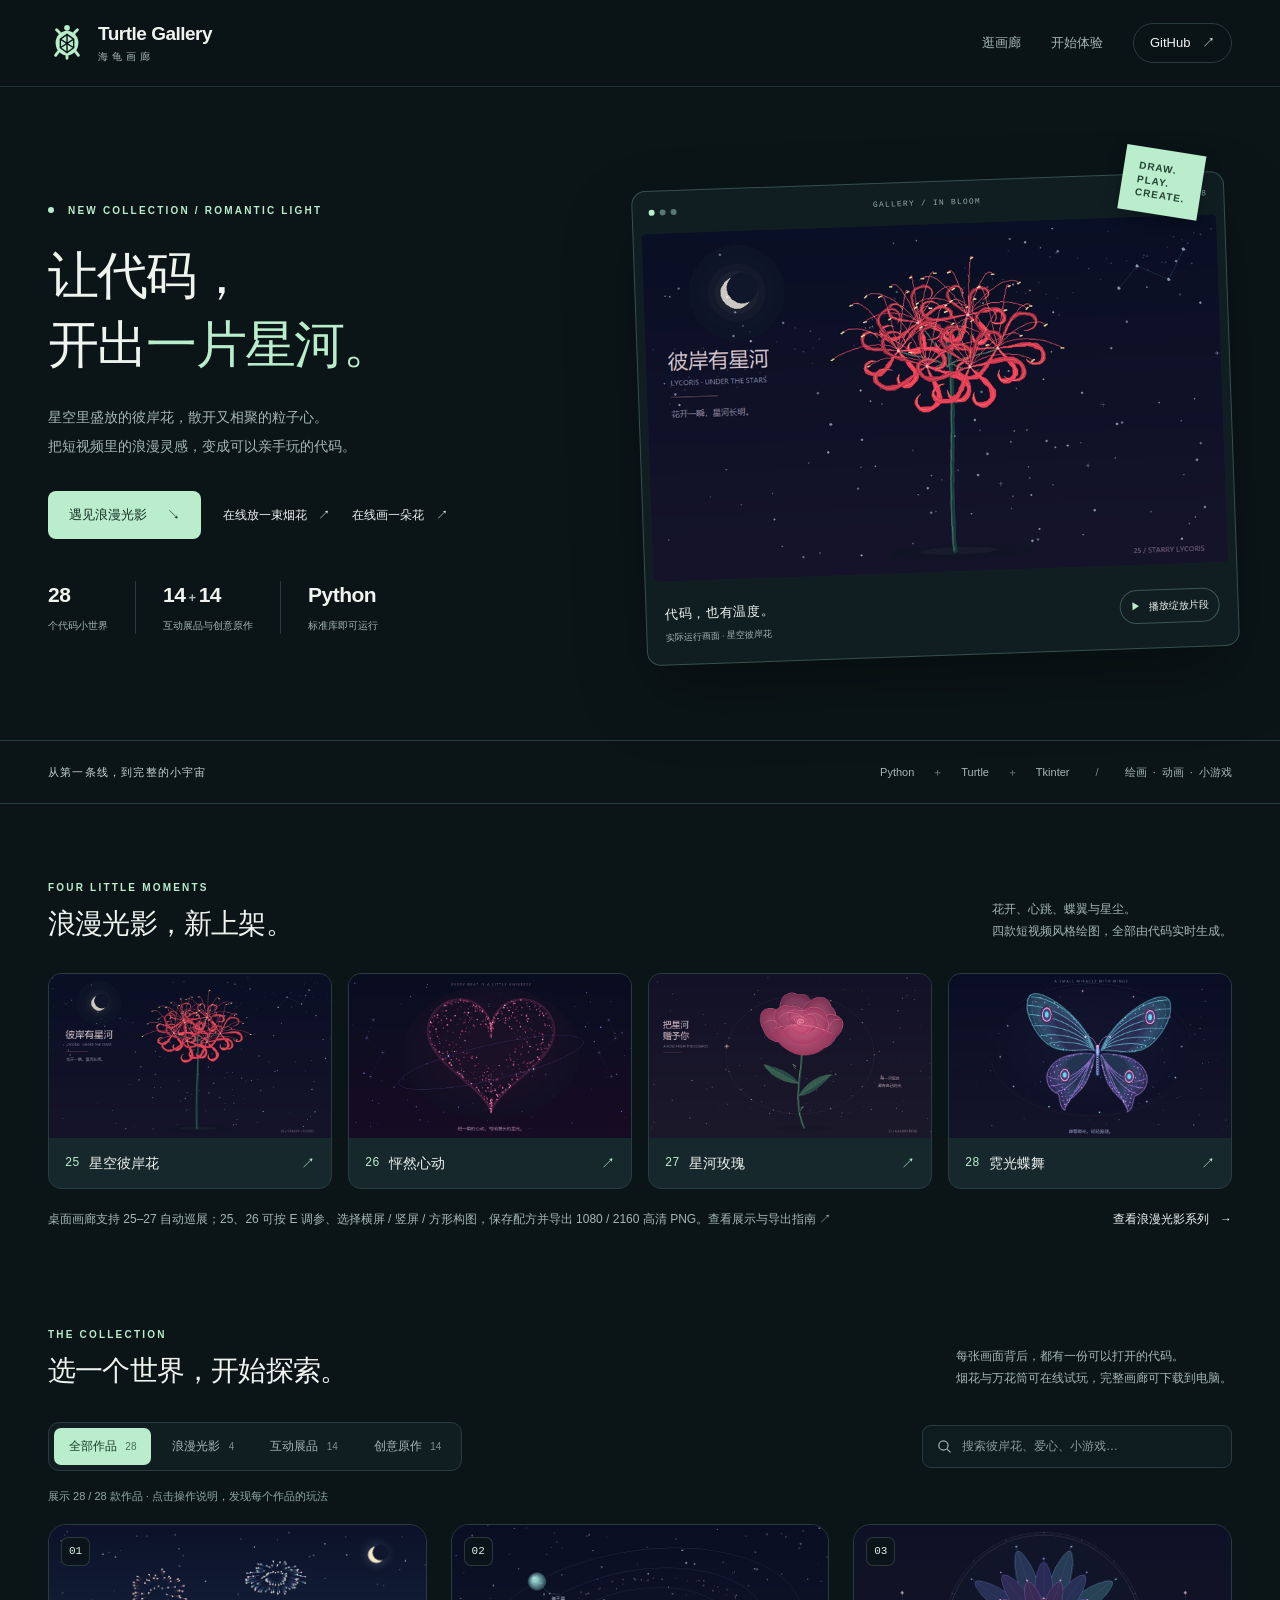
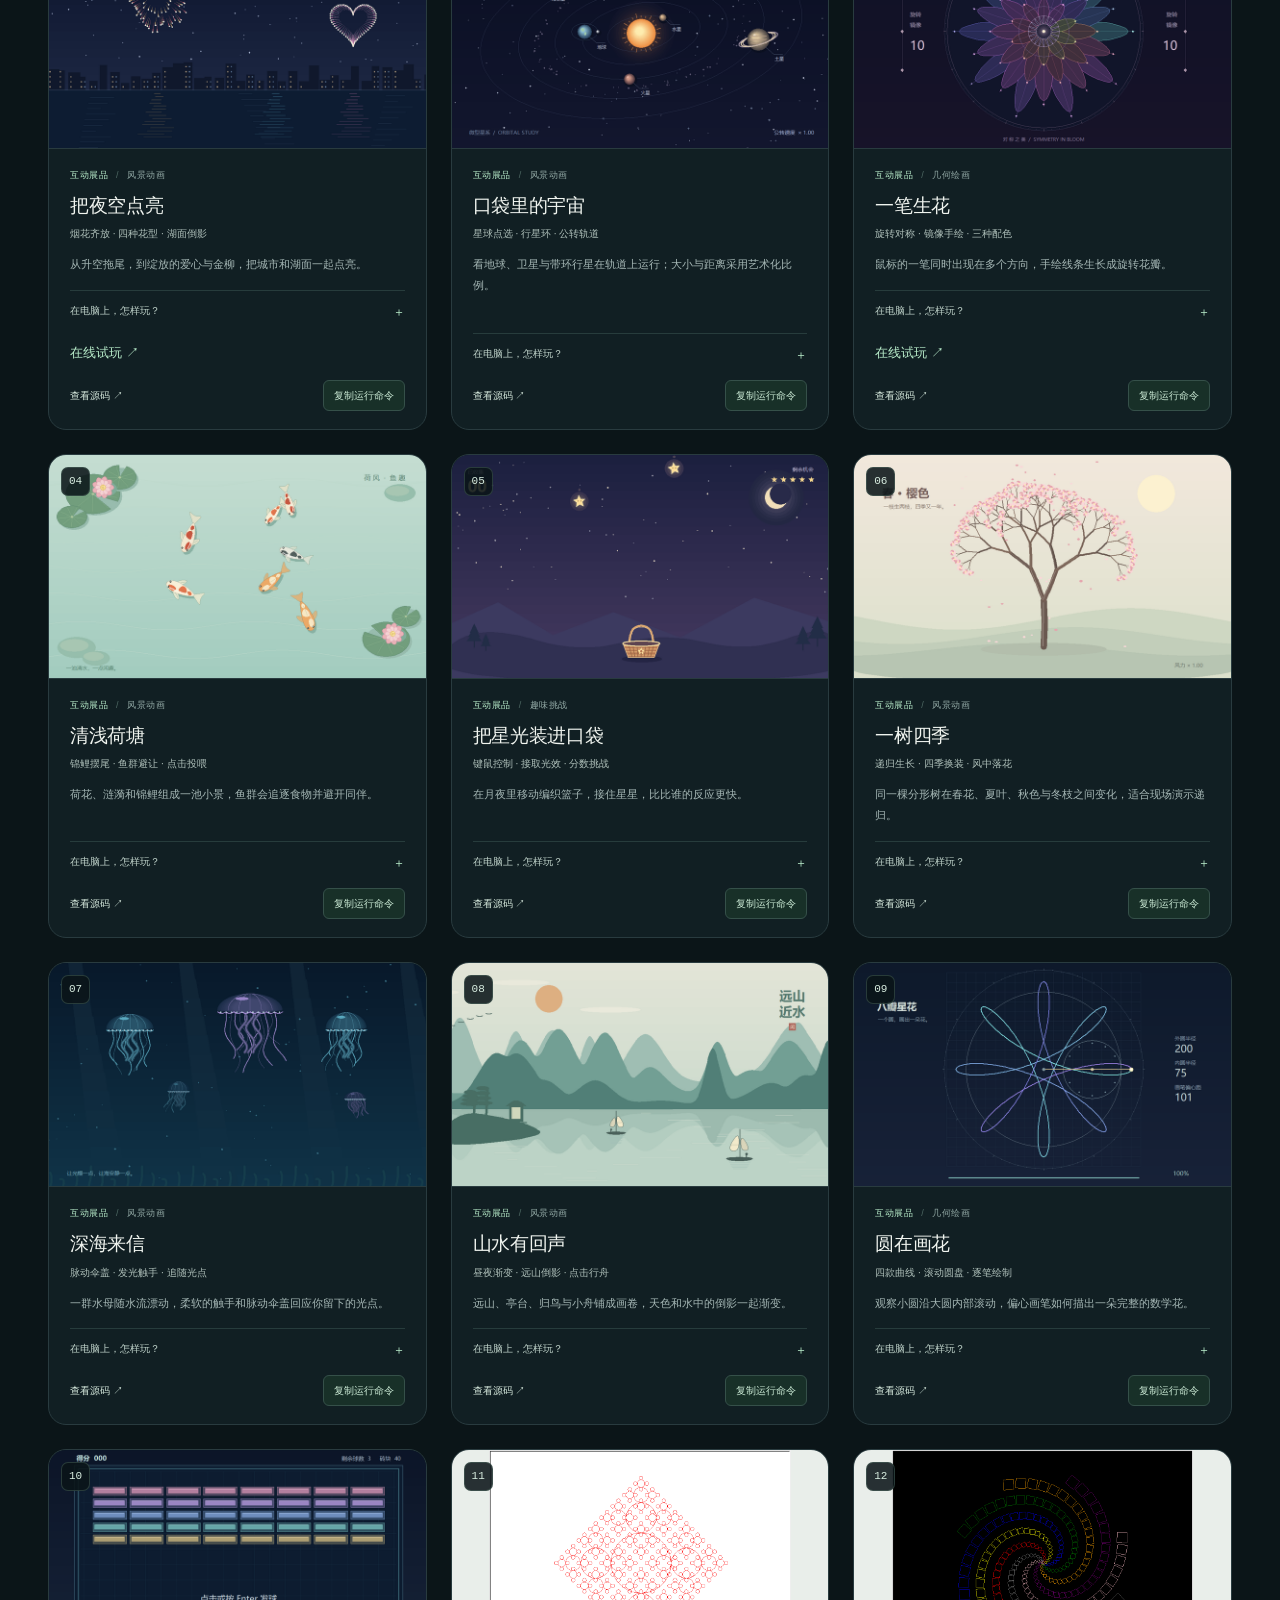
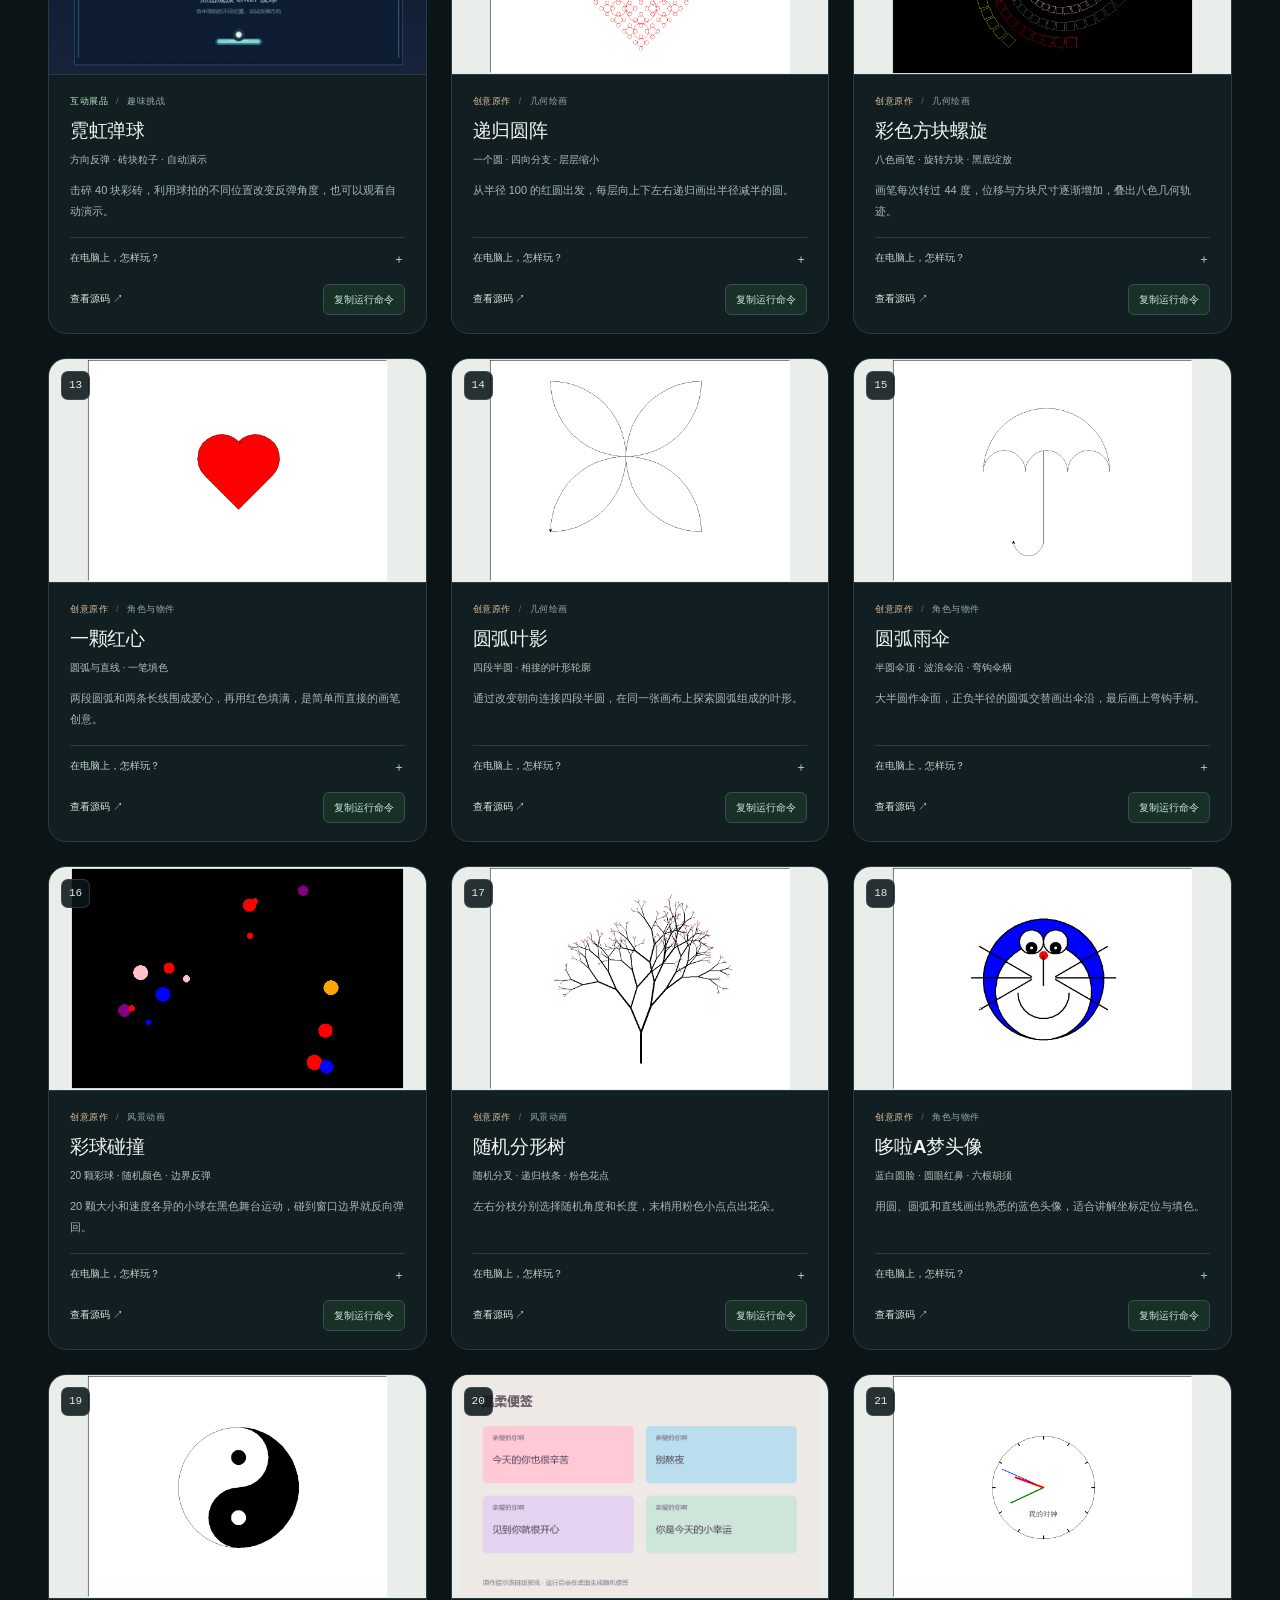
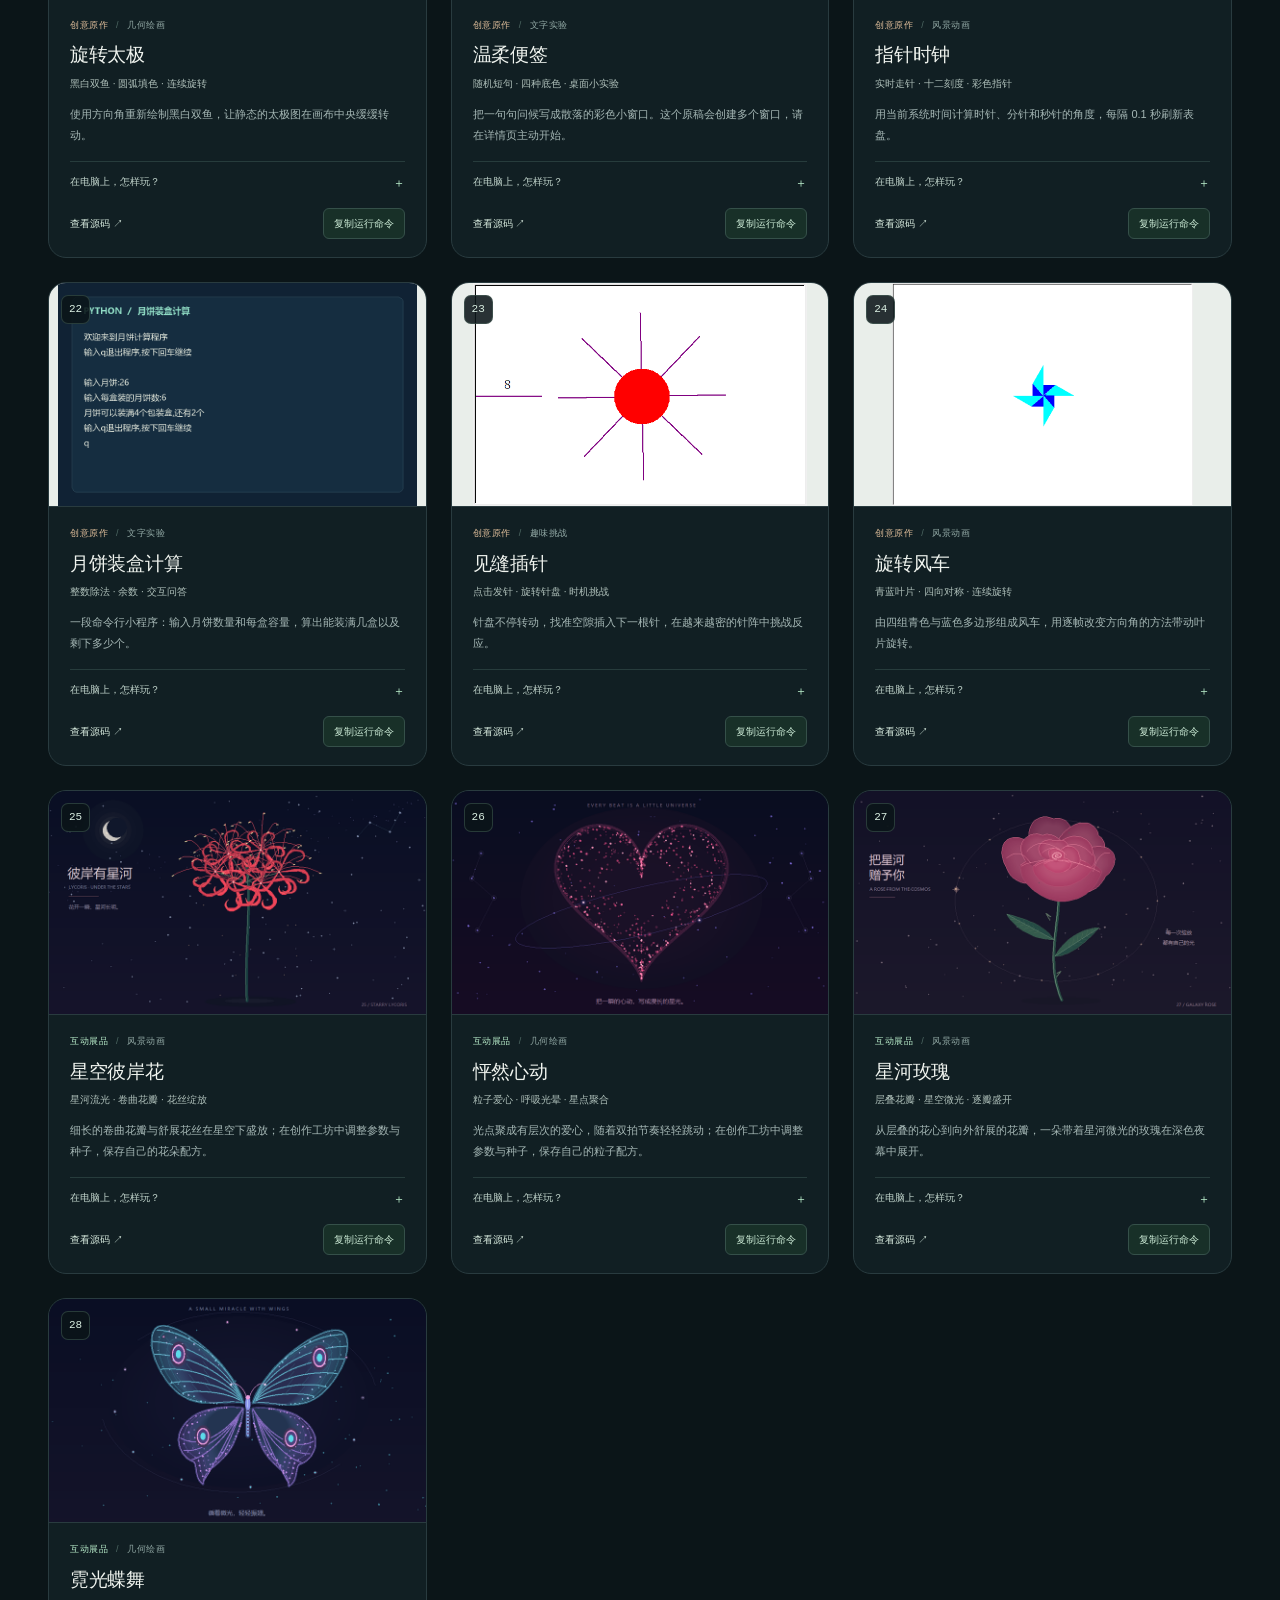
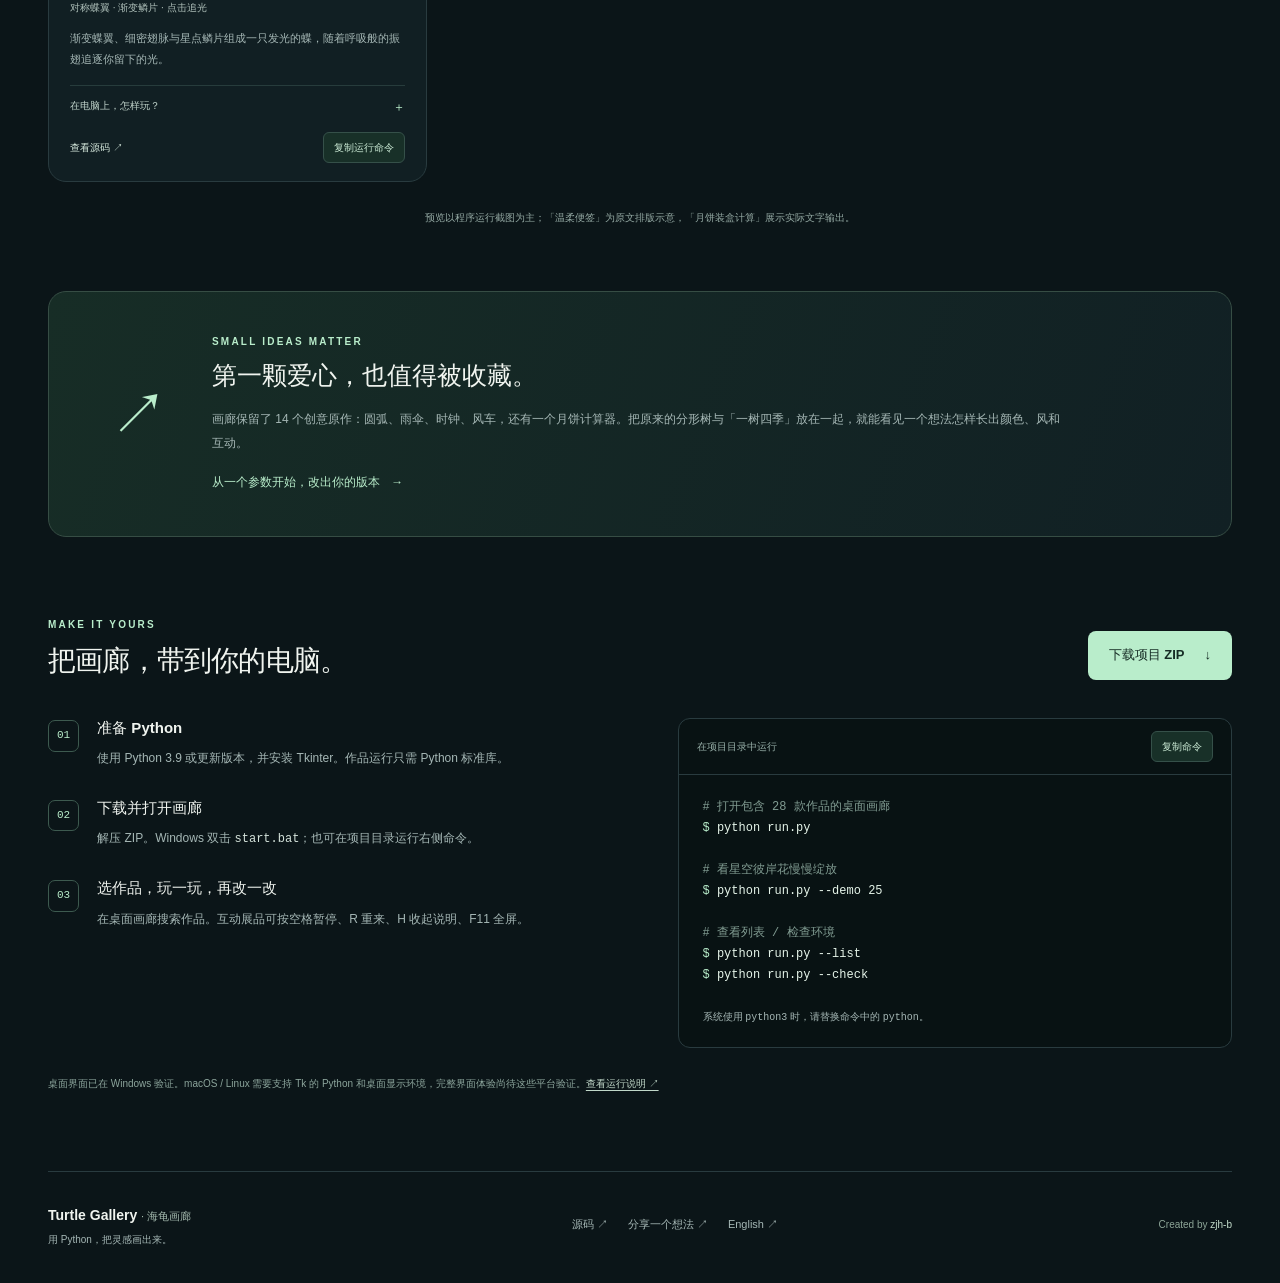
==== commit 6abad7bb: "feat: add browser kaleidoscope studio" ====
--- a/docs/index.html
+++ b/docs/index.html
@@ -41,6 +41,7 @@
         <div class="hero-actions">
           <a class="button button-primary" href="#romantic">遇见浪漫光影 <span aria-hidden="true">↘</span></a>
           <a class="text-link" href="play/fireworks.html">在线放一束烟花 <span aria-hidden="true">↗</span></a>
+          <a class="text-link" href="play/kaleidoscope.html">在线画一朵花 <span aria-hidden="true">↗</span></a>
         </div>
         <dl class="hero-stats">
           <div><dt data-count="all">28</dt><dd>个代码小世界</dd></div>
@@ -66,7 +67,7 @@
     </section>
 
     <section class="gallery-section shell" id="gallery" aria-labelledby="gallery-title">
-      <div class="section-heading"><div><p class="eyebrow">THE COLLECTION</p><h2 id="gallery-title">选一个世界，开始探索。</h2></div><p>每张画面背后，都有一份可以打开的代码。<br>01 烟花可在线试玩，完整画廊可下载到电脑。</p></div>
+      <div class="section-heading"><div><p class="eyebrow">THE COLLECTION</p><h2 id="gallery-title">选一个世界，开始探索。</h2></div><p>每张画面背后，都有一份可以打开的代码。<br>烟花与万花筒可在线试玩，完整画廊可下载到电脑。</p></div>
       <div id="gallery-tools" class="gallery-tools" hidden>
         <div class="collection-filters" role="group" aria-label="作品合集">
           <button type="button" class="filter-button is-active" data-collection="all" aria-pressed="true">全部作品 <span>28</span></button>
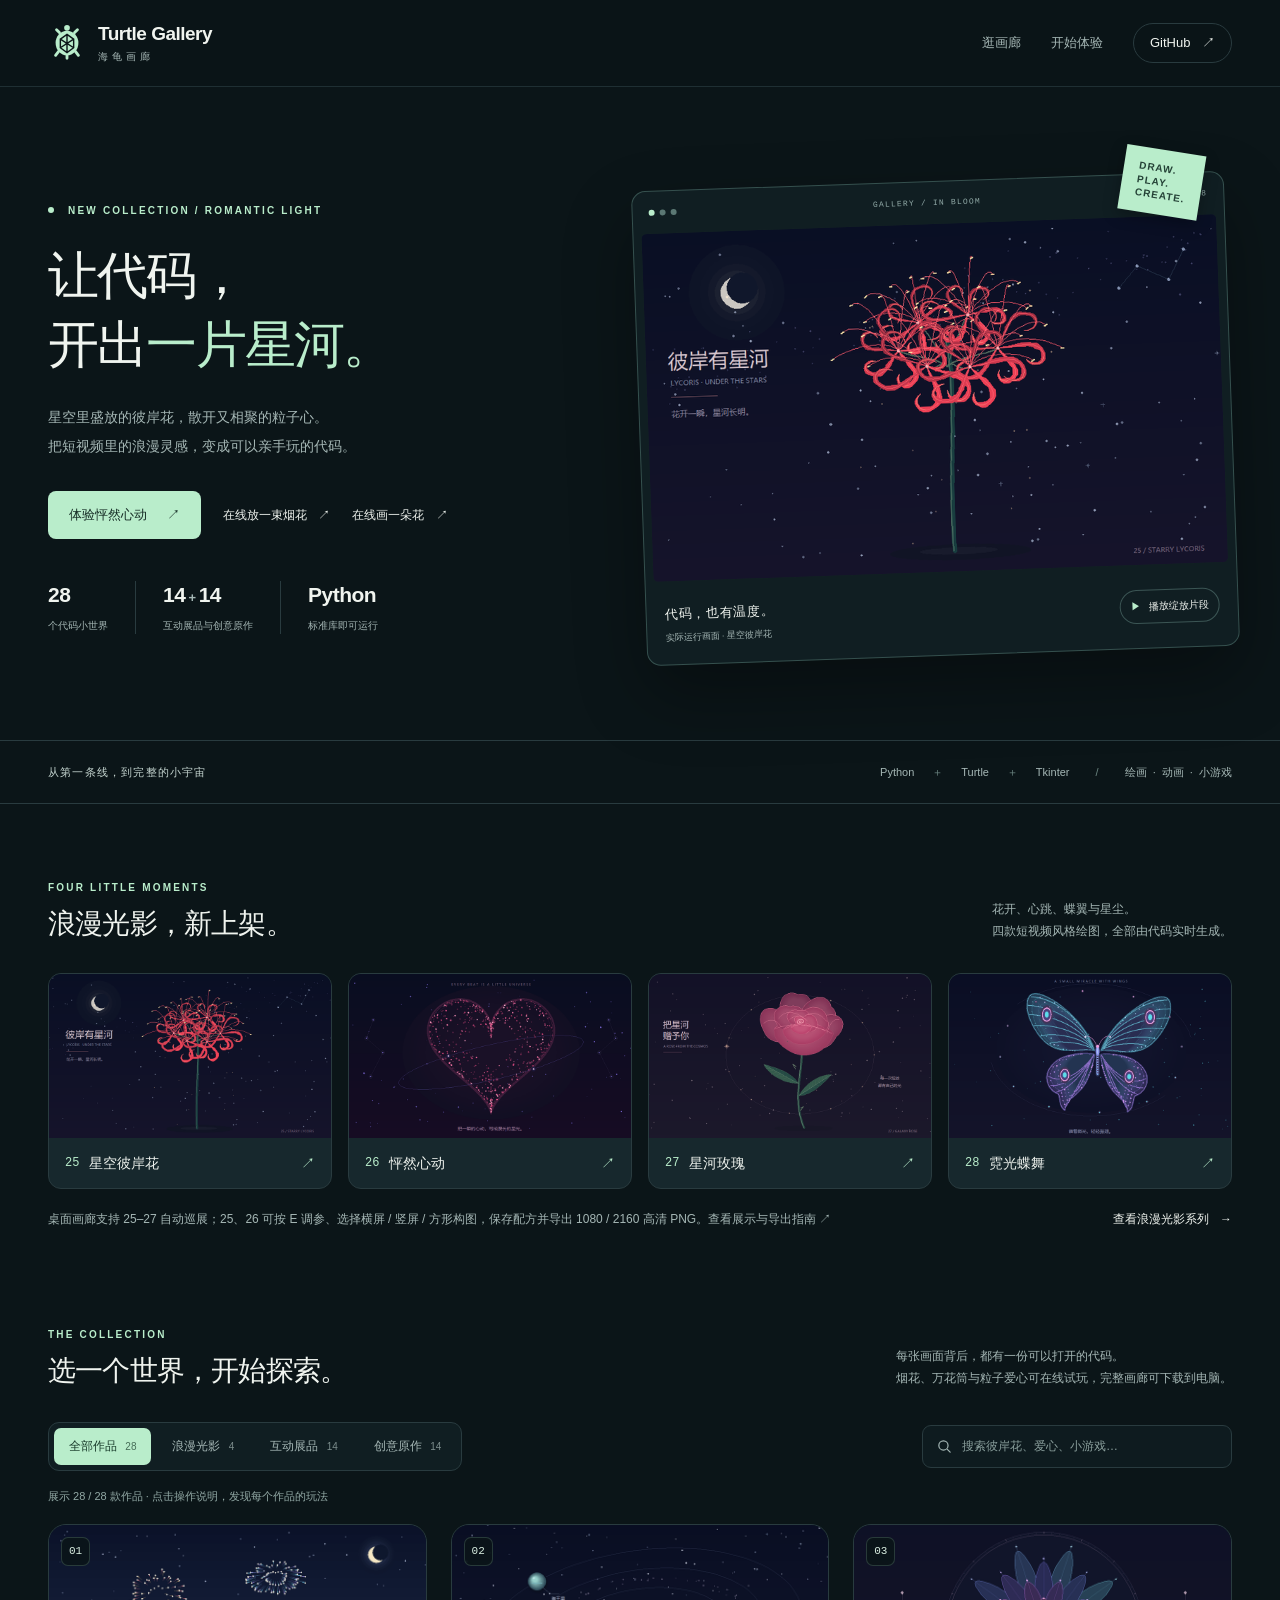
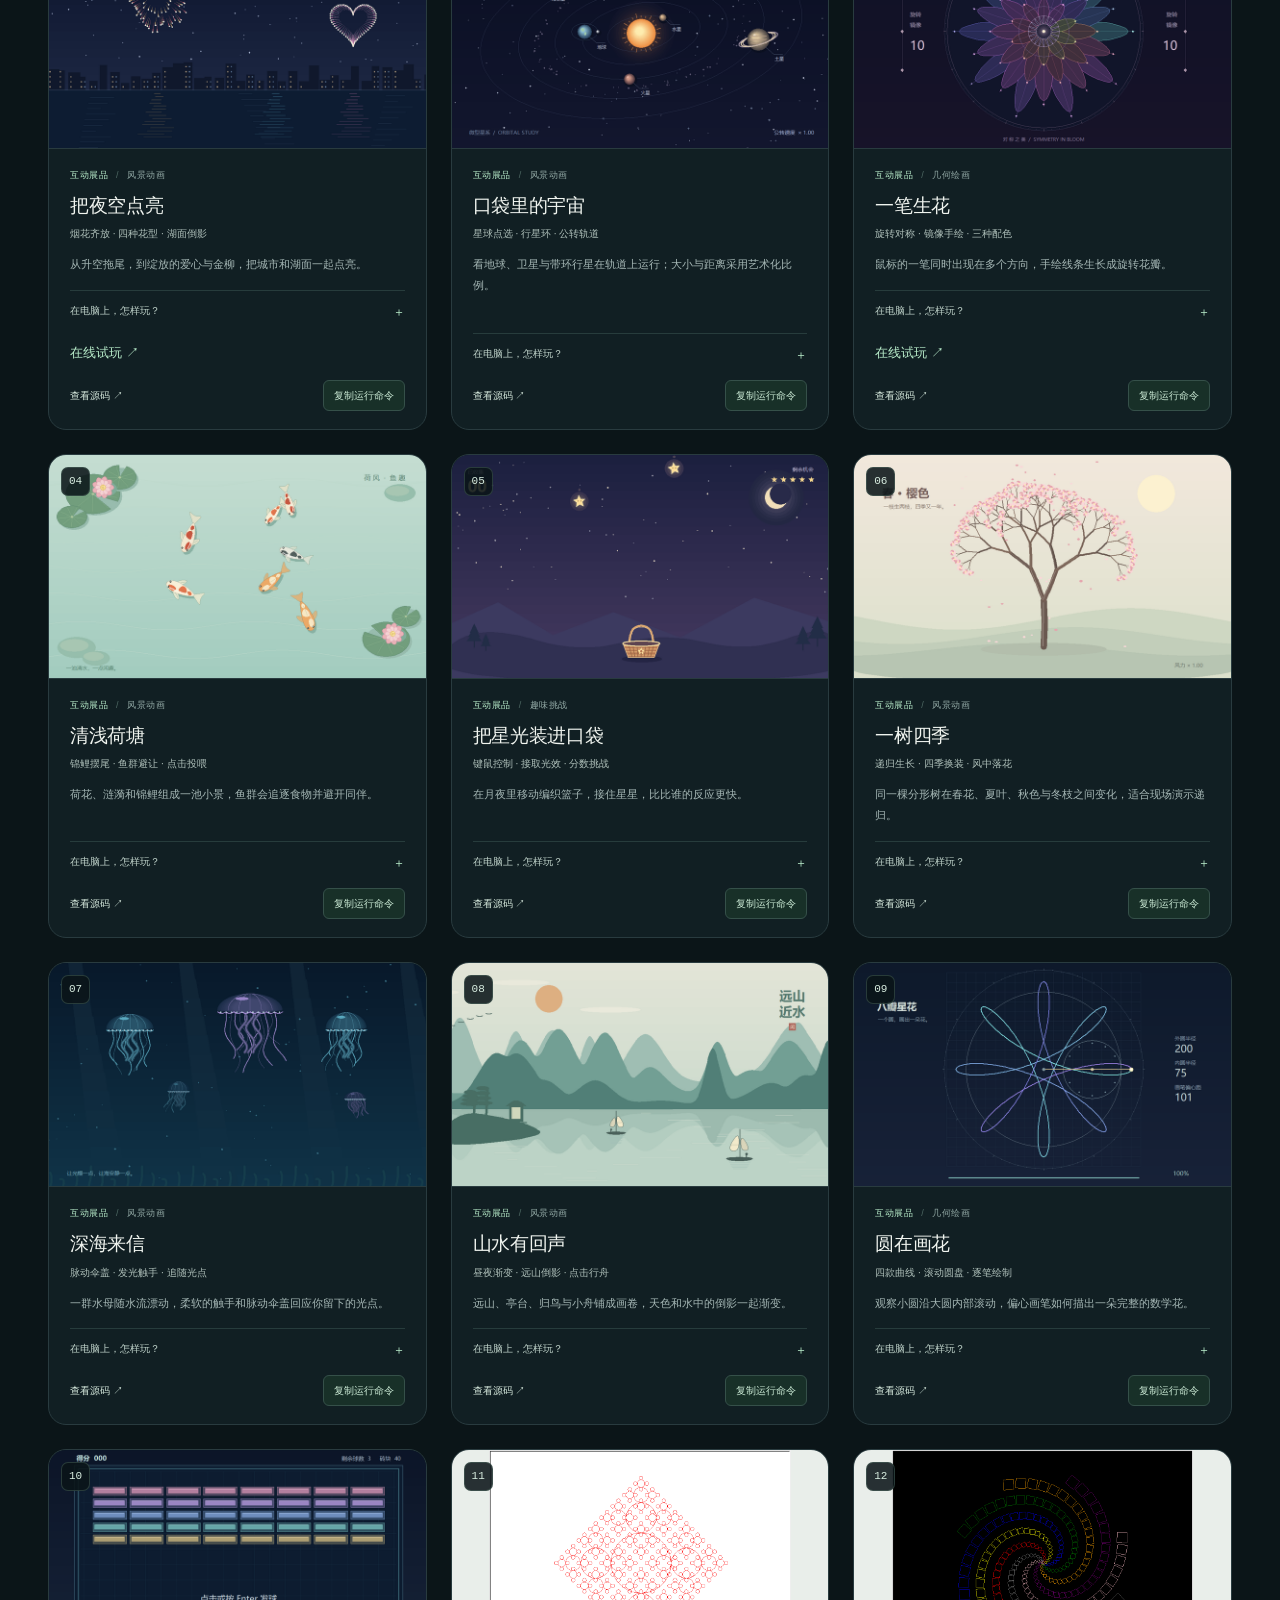
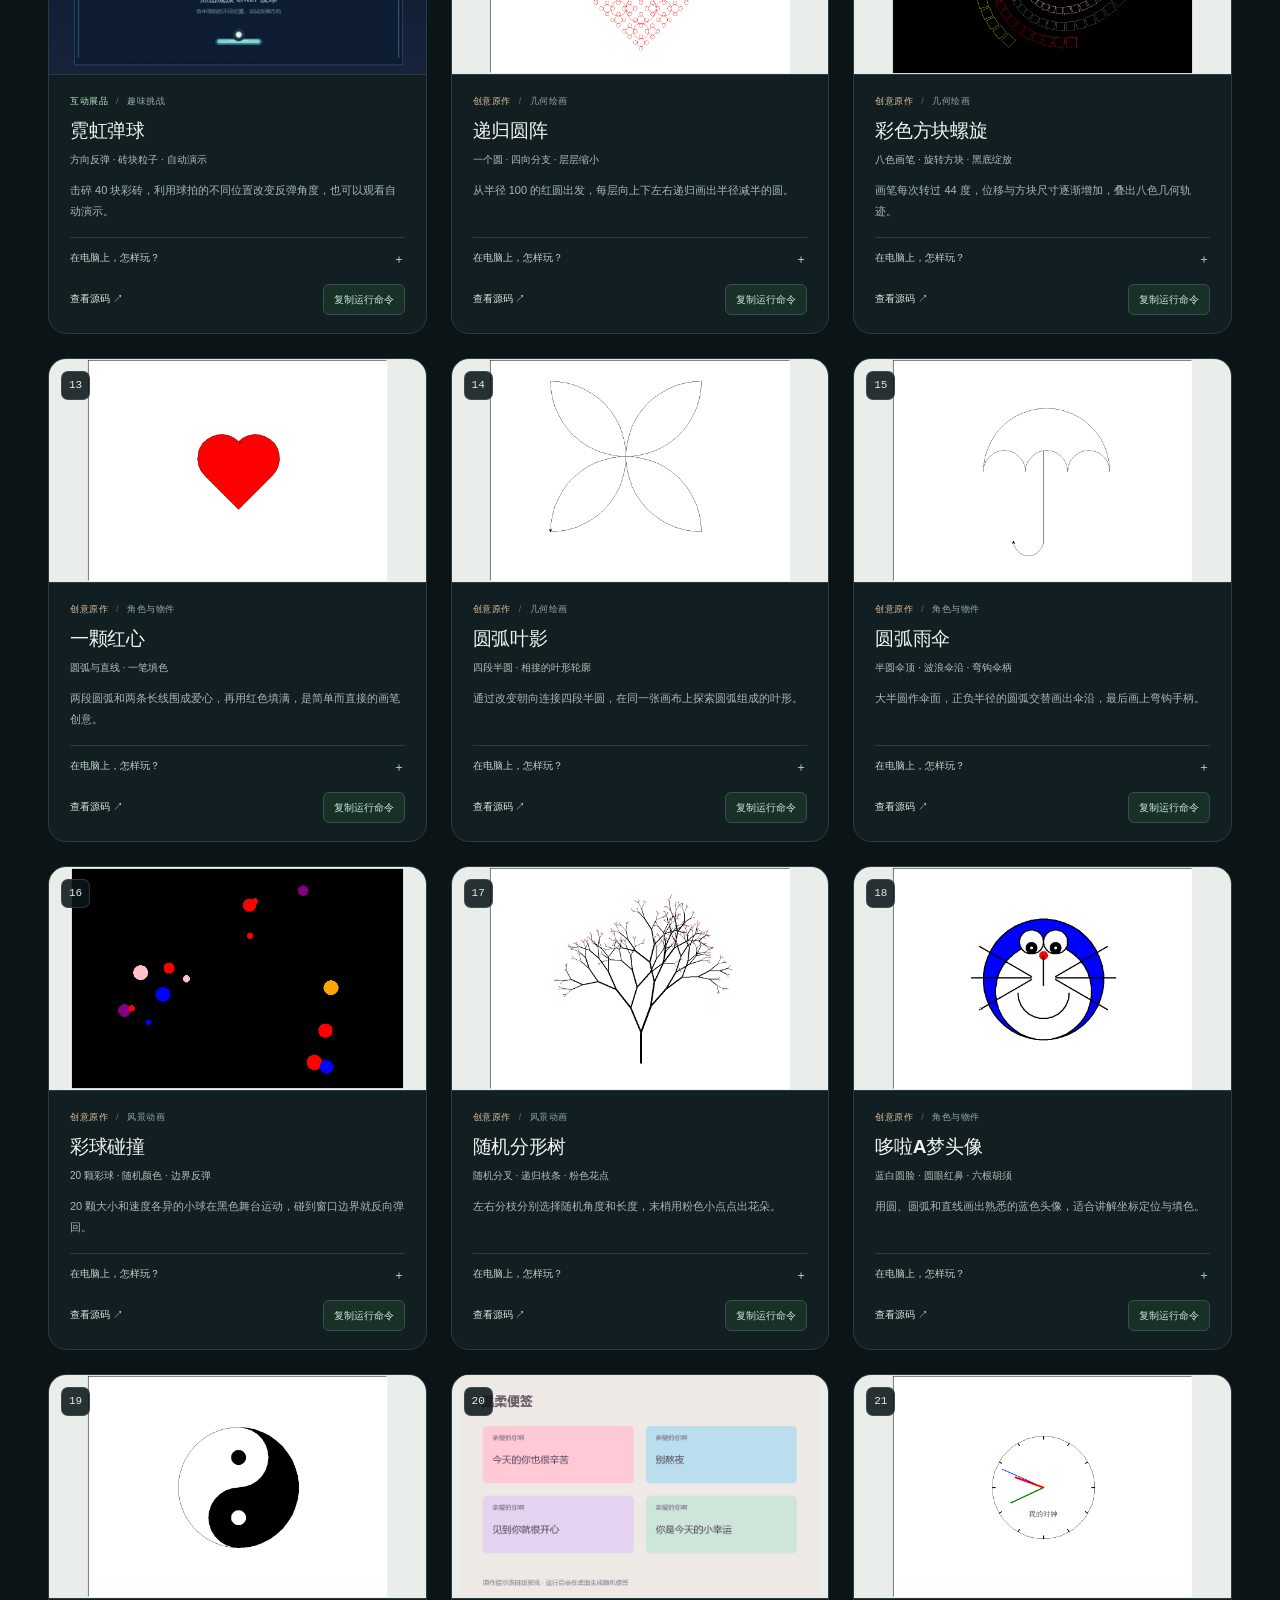
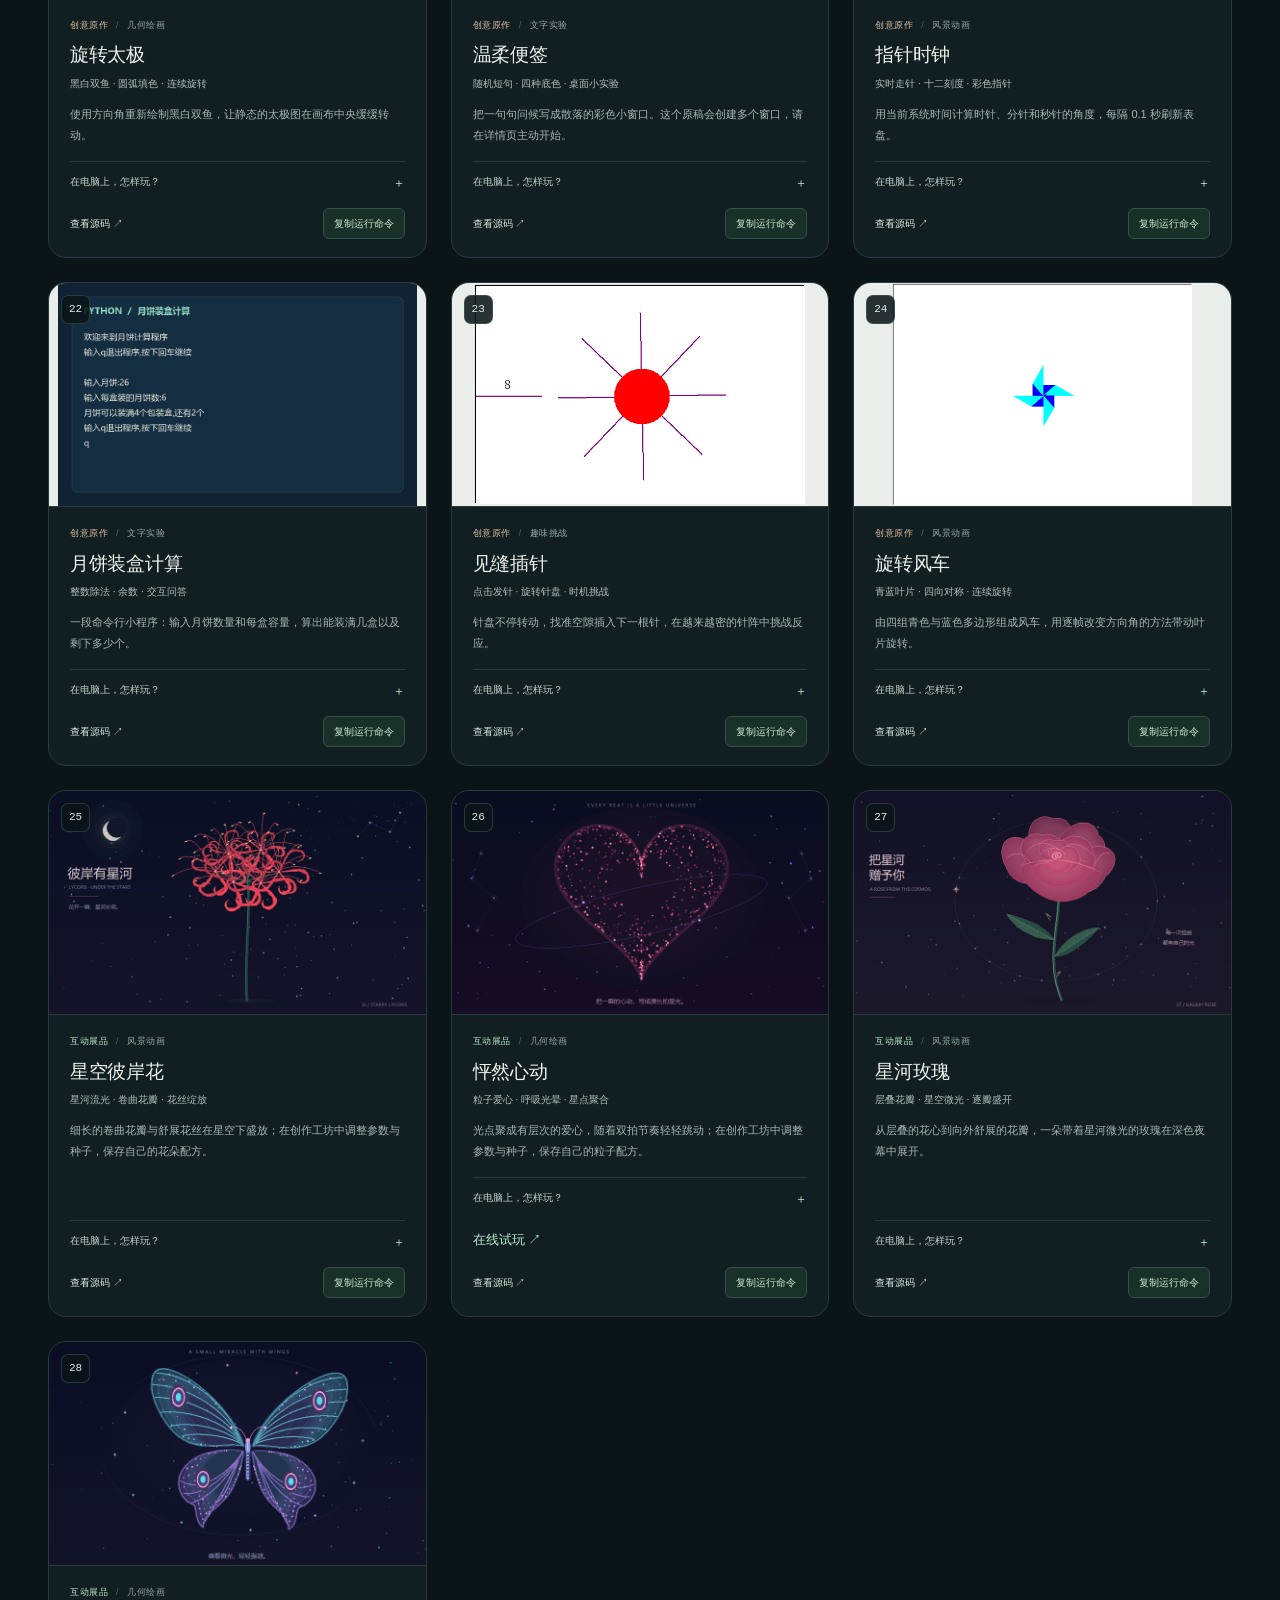
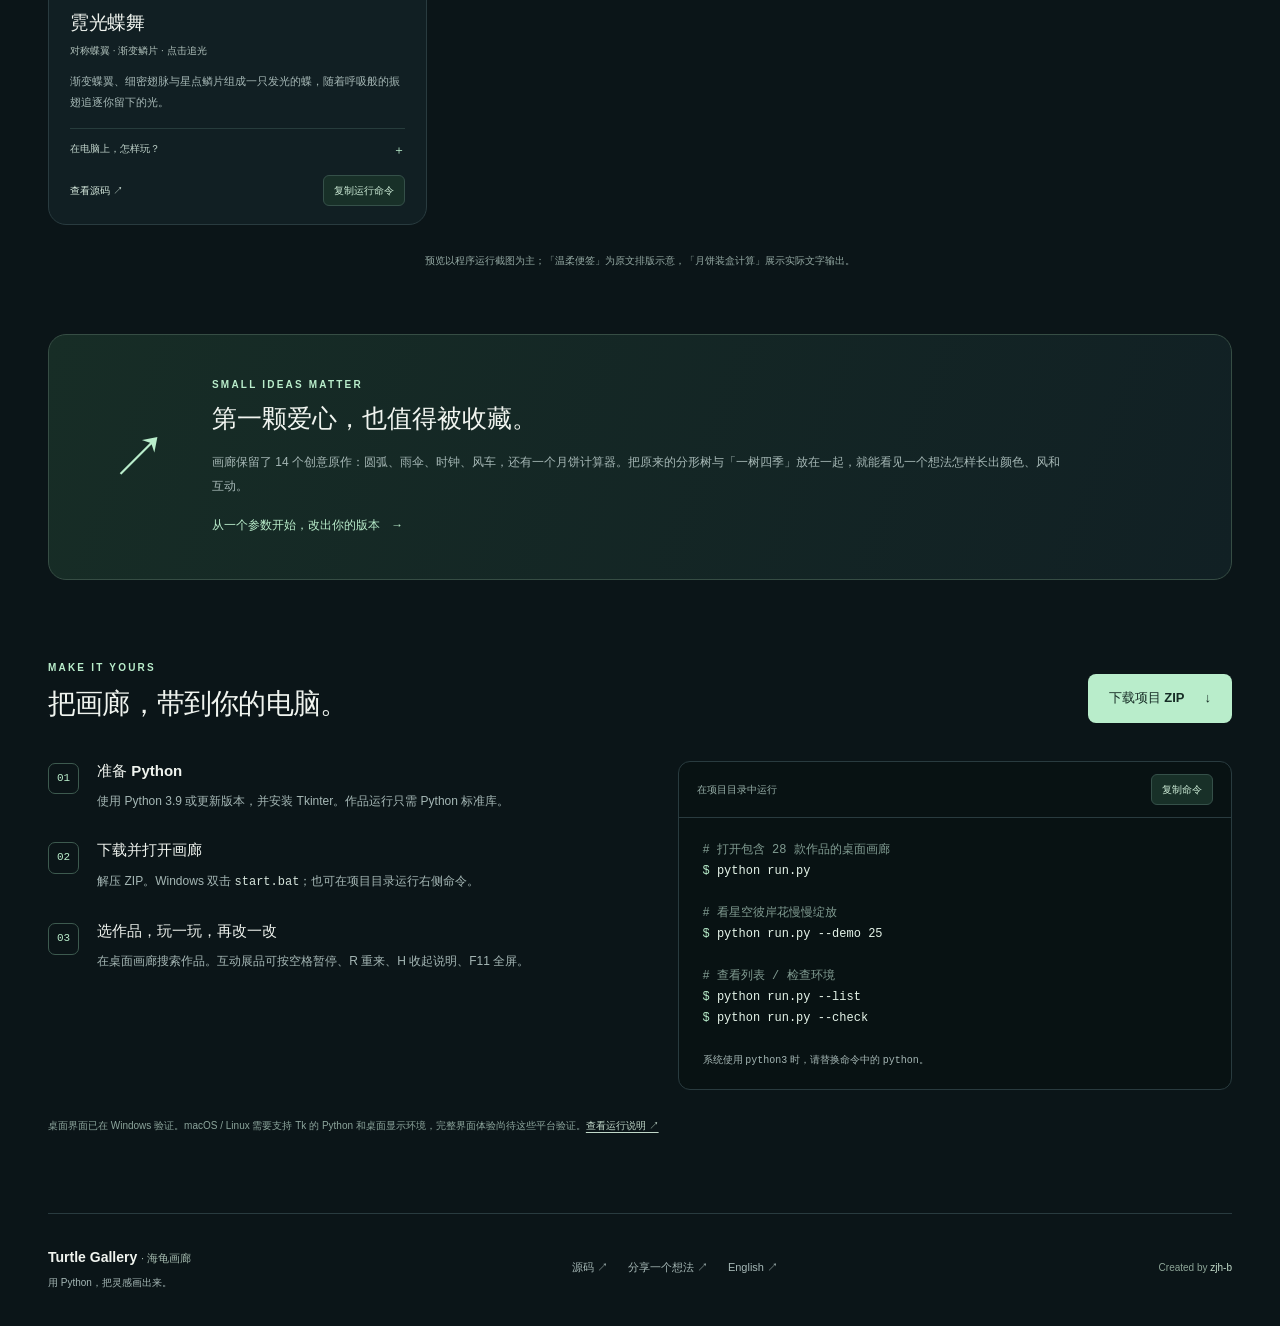
==== commit 98494eb3: "feat: add interactive browser particle heart" ====
--- a/docs/index.html
+++ b/docs/index.html
@@ -4,7 +4,7 @@
   <meta charset="utf-8">
   <meta name="viewport" content="width=device-width, initial-scale=1">
   <meta name="theme-color" content="#0b1518">
-  <meta name="description" content="Turtle Gallery 海龟画廊：28 个 Python Turtle 与 Tkinter 代码小世界。在线点击放烟花，下载体验星空彼岸花、粒子爱心、玫瑰与蝶舞。">
+  <meta name="description" content="Turtle Gallery 海龟画廊：28 个 Python Turtle 与 Tkinter 代码小世界。在线放烟花、画万花筒、玩粒子爱心，下载体验星空彼岸花、玫瑰与蝶舞。">
   <meta property="og:title" content="Turtle Gallery · 海龟画廊">
   <meta property="og:description" content="用 Python，把灵感画出来。14 款互动展品，14 个创意原作；新上架浪漫光影系列。">
   <meta property="og:type" content="website">
@@ -39,7 +39,7 @@
         <h1 id="hero-title">让代码，<br>开出<span>一片星河。</span></h1>
         <p class="hero-intro">星空里盛放的彼岸花，散开又相聚的粒子心。<br class="desktop-break">把短视频里的浪漫灵感，变成可以亲手玩的代码。</p>
         <div class="hero-actions">
-          <a class="button button-primary" href="#romantic">遇见浪漫光影 <span aria-hidden="true">↘</span></a>
+          <a class="button button-primary" href="play/heart.html">体验怦然心动 <span aria-hidden="true">↗</span></a>
           <a class="text-link" href="play/fireworks.html">在线放一束烟花 <span aria-hidden="true">↗</span></a>
           <a class="text-link" href="play/kaleidoscope.html">在线画一朵花 <span aria-hidden="true">↗</span></a>
         </div>
@@ -67,7 +67,7 @@
     </section>
 
     <section class="gallery-section shell" id="gallery" aria-labelledby="gallery-title">
-      <div class="section-heading"><div><p class="eyebrow">THE COLLECTION</p><h2 id="gallery-title">选一个世界，开始探索。</h2></div><p>每张画面背后，都有一份可以打开的代码。<br>烟花与万花筒可在线试玩，完整画廊可下载到电脑。</p></div>
+      <div class="section-heading"><div><p class="eyebrow">THE COLLECTION</p><h2 id="gallery-title">选一个世界，开始探索。</h2></div><p>每张画面背后，都有一份可以打开的代码。<br>烟花、万花筒与粒子爱心可在线试玩，完整画廊可下载到电脑。</p></div>
       <div id="gallery-tools" class="gallery-tools" hidden>
         <div class="collection-filters" role="group" aria-label="作品合集">
           <button type="button" class="filter-button is-active" data-collection="all" aria-pressed="true">全部作品 <span>28</span></button>
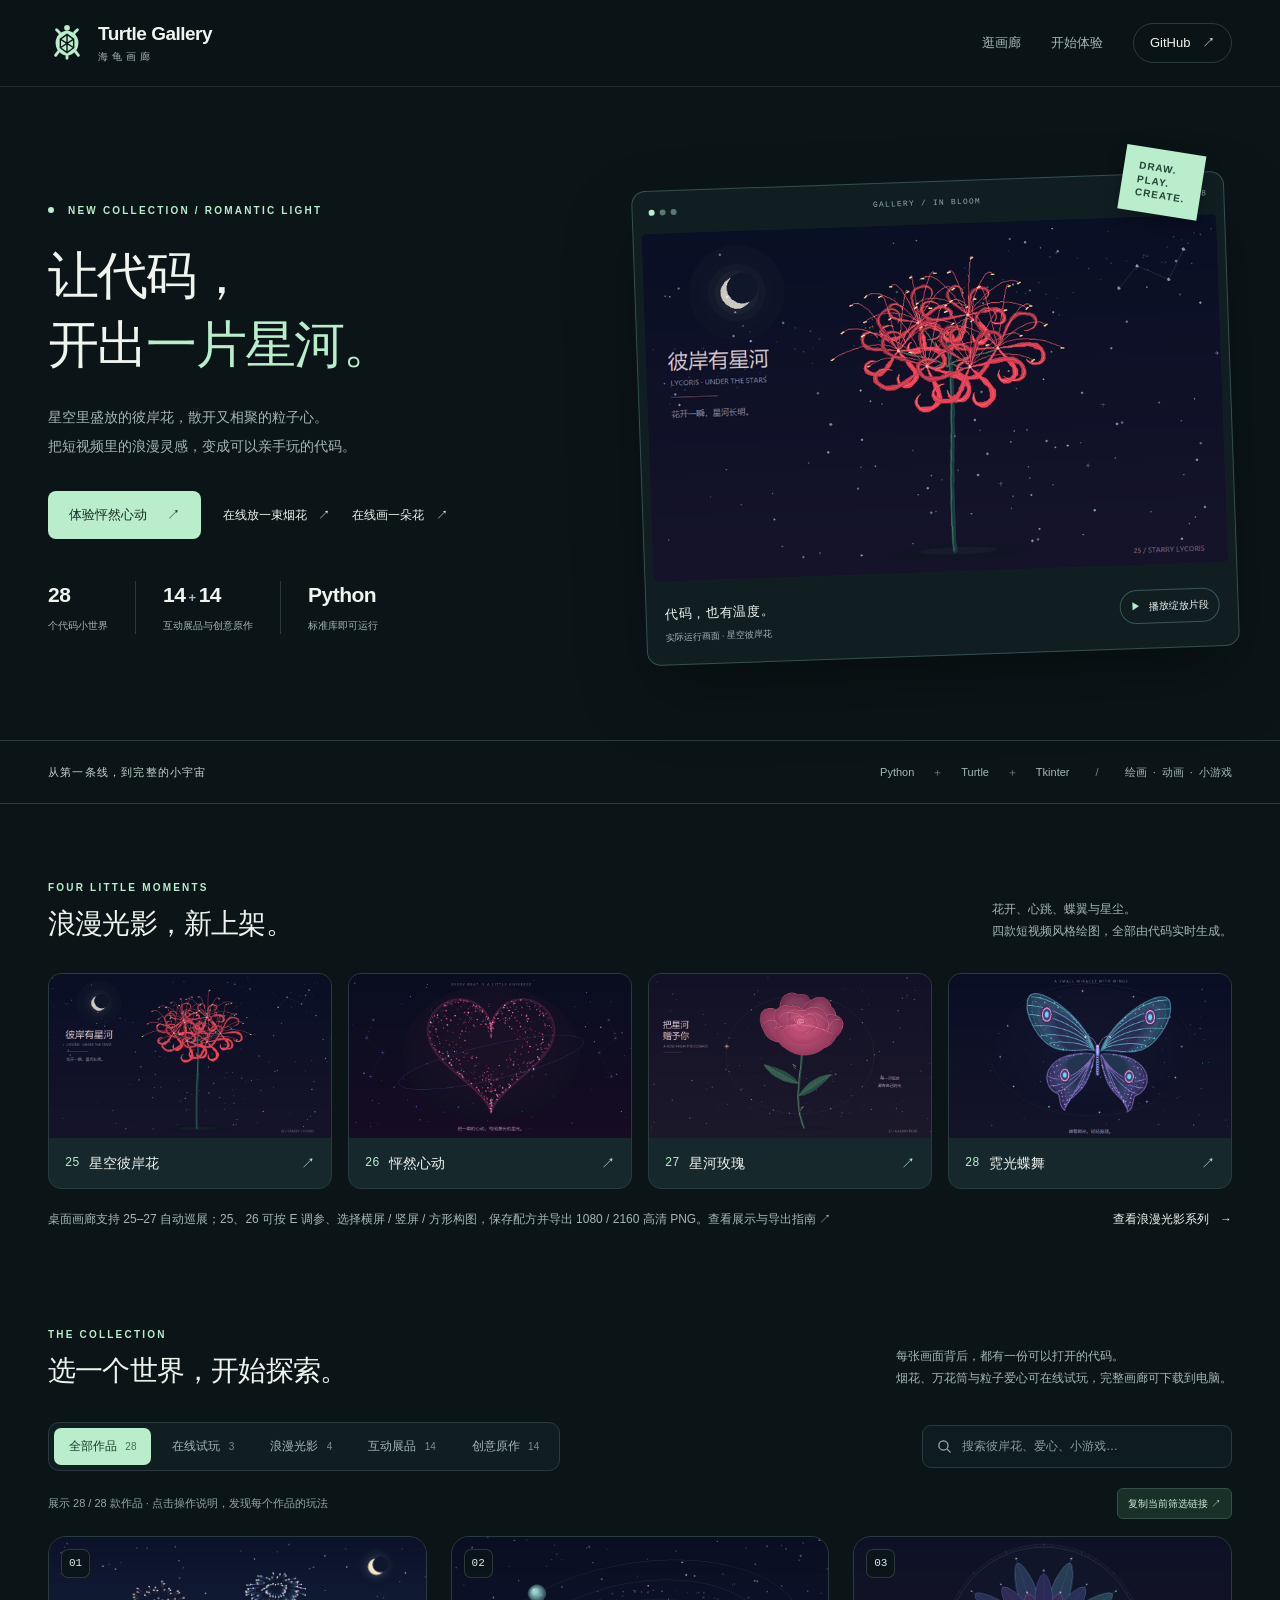
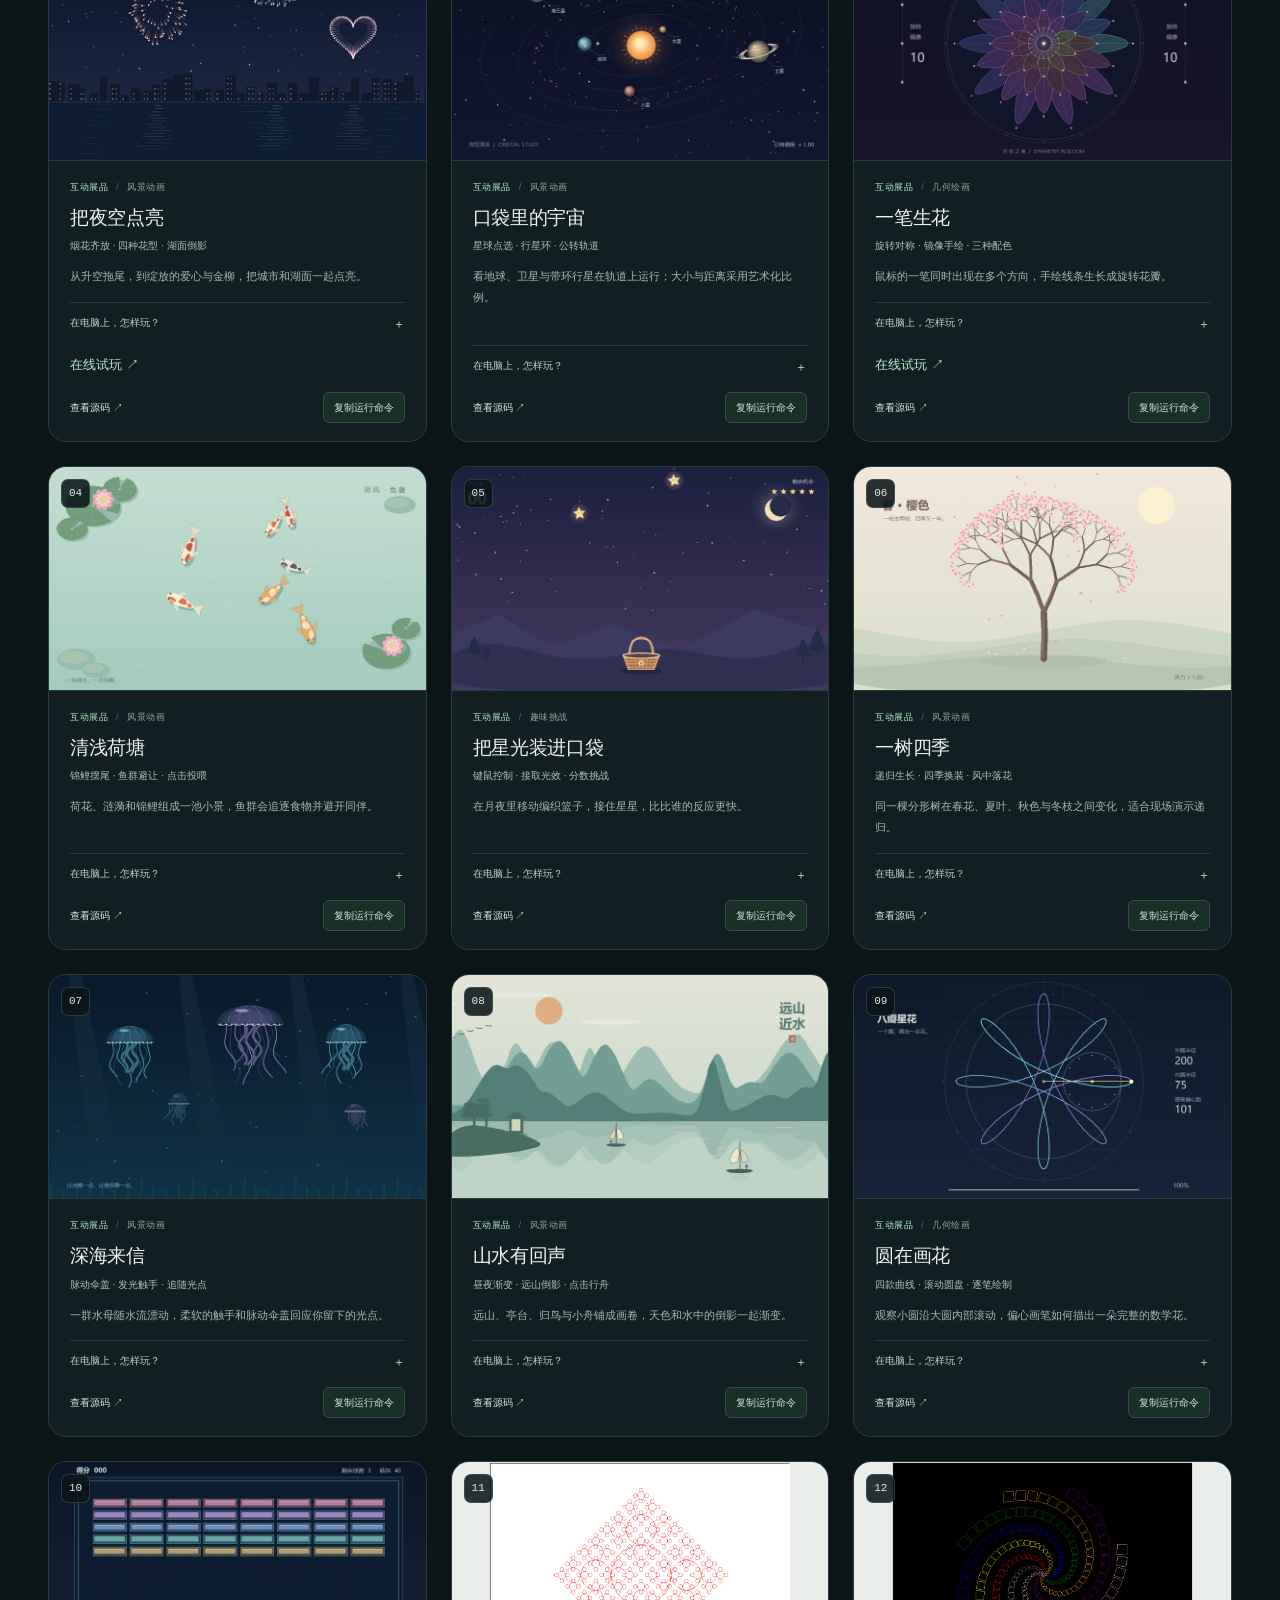
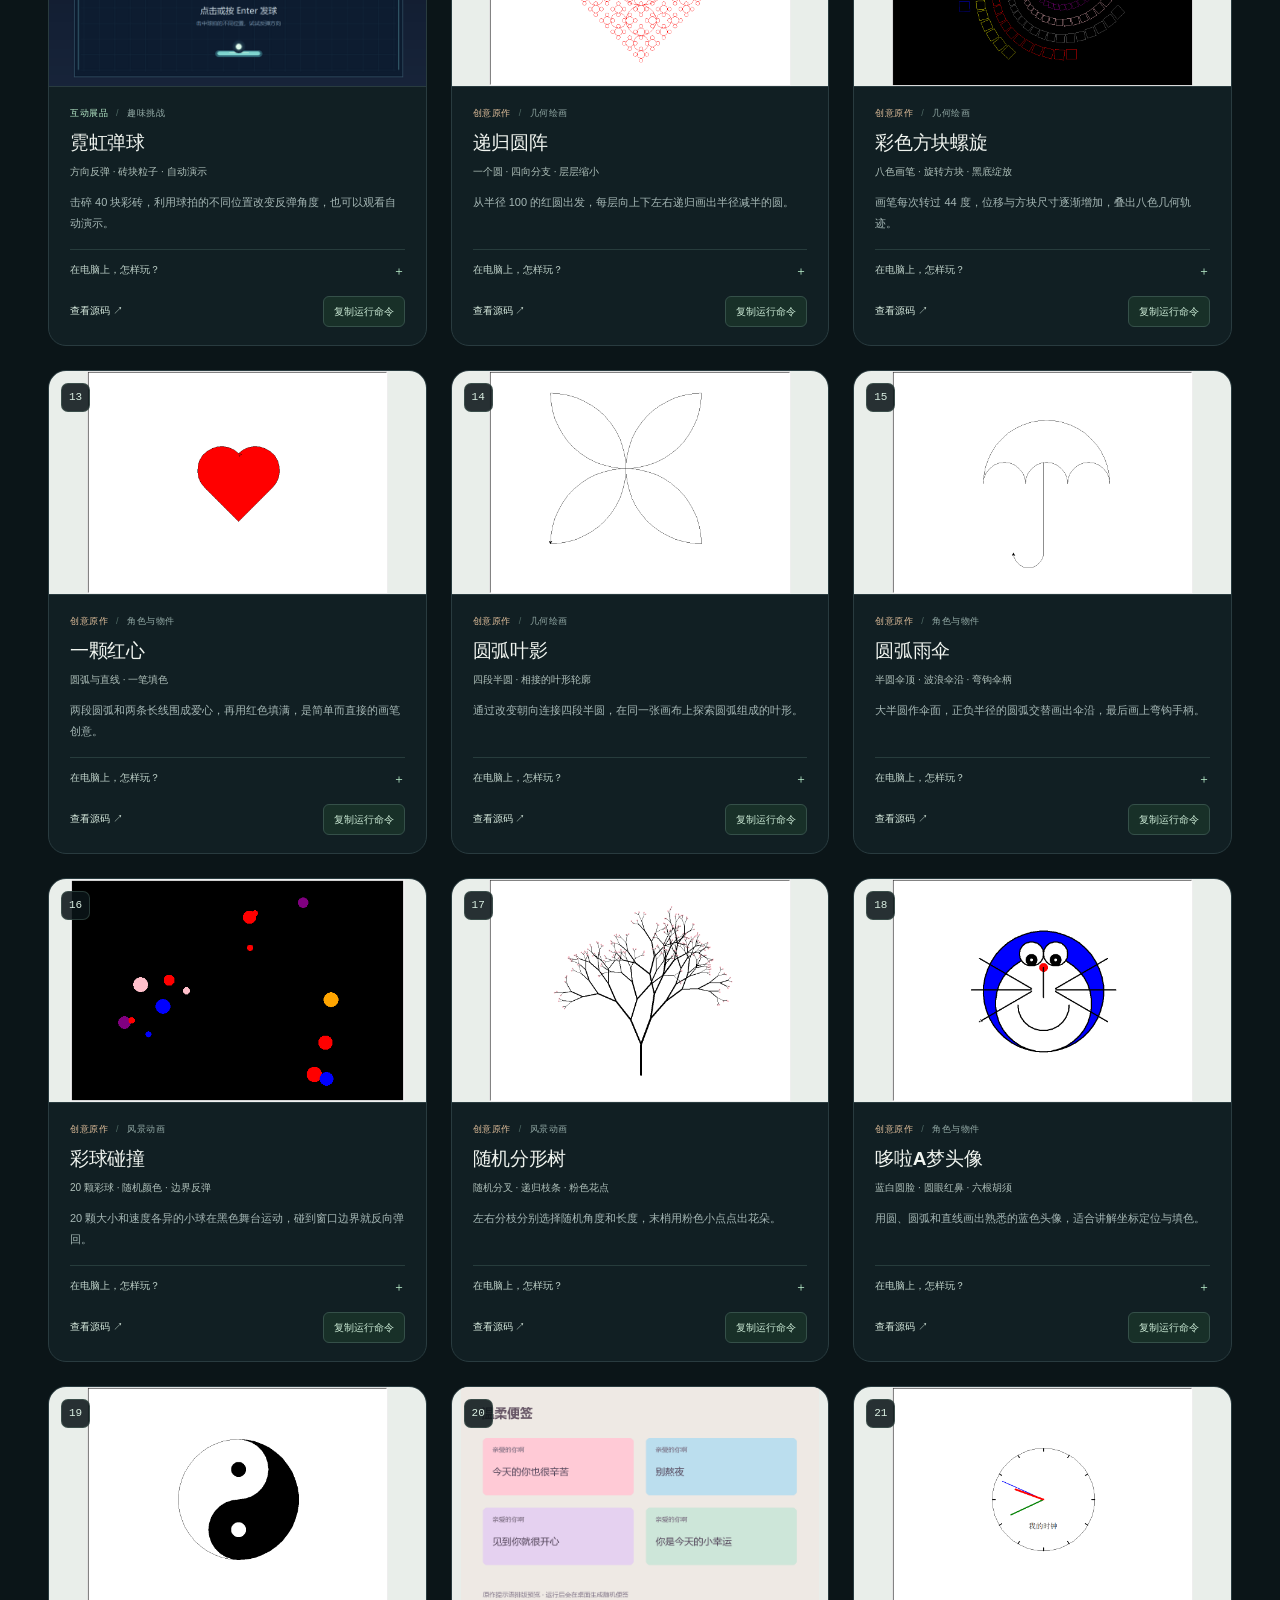
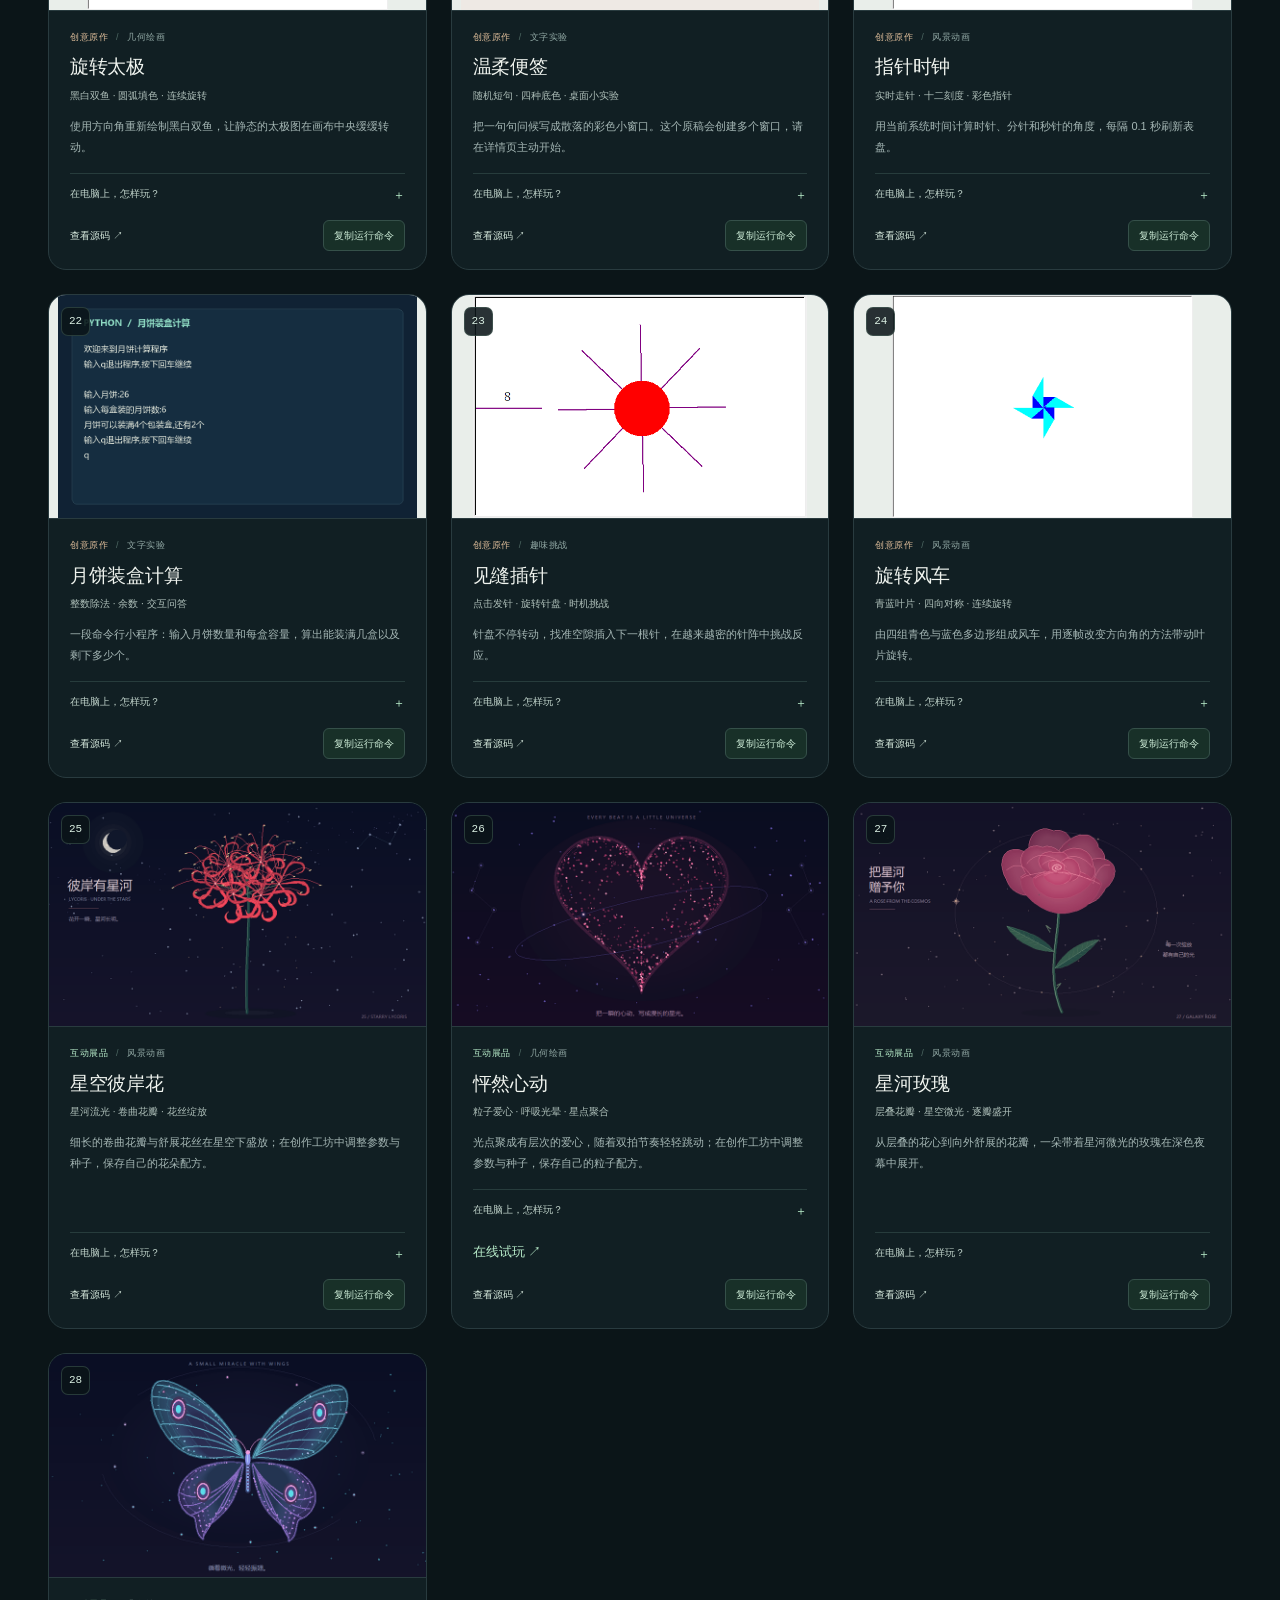
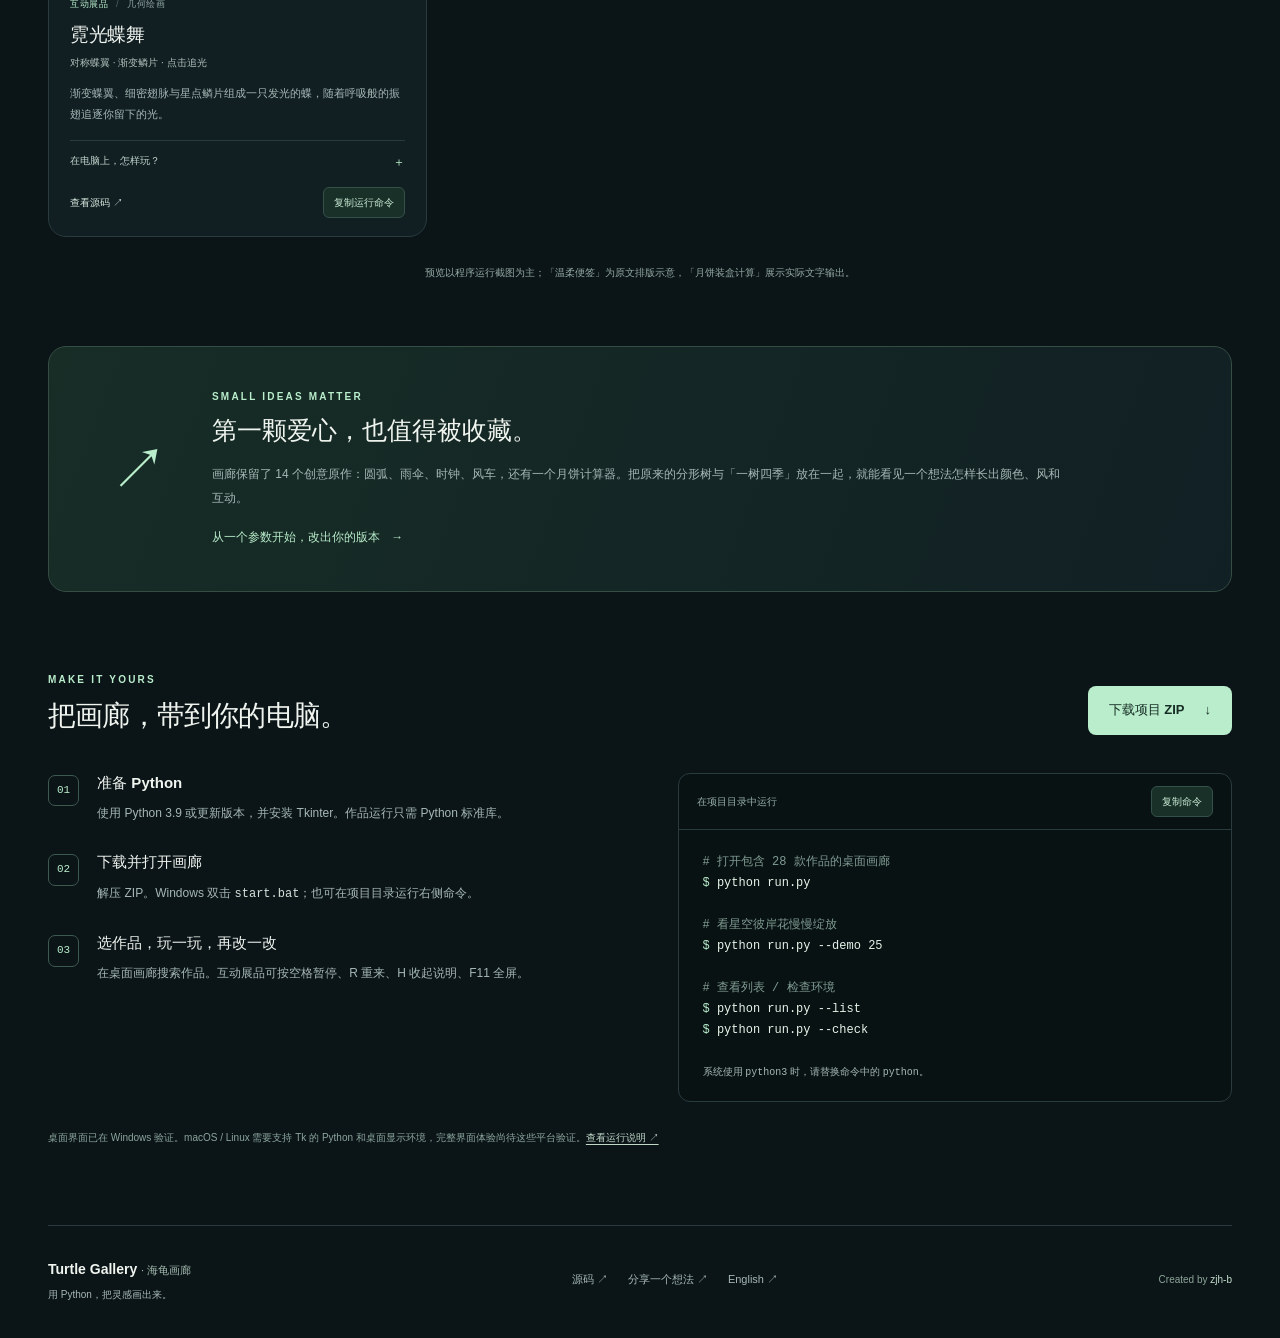
==== commit 1e09c7a7: "feat: add shareable gallery filters and online collection" ====
--- a/docs/index.html
+++ b/docs/index.html
@@ -66,18 +66,23 @@
       <div class="featured-footer"><p>桌面画廊支持 25–27 自动巡展；25、26 可按 E 调参、选择横屏 / 竖屏 / 方形构图，保存配方并导出 1080 / 2160 高清 PNG。<a href="https://github.com/zjh-b/turtle-gallery/blob/main/docs/EXHIBITION_GUIDE.md">查看展示与导出指南 ↗</a></p><a class="text-link" href="#gallery" data-show-featured>查看浪漫光影系列 <span aria-hidden="true">→</span></a></div>
     </section>
 
-    <section class="gallery-section shell" id="gallery" aria-labelledby="gallery-title">
+    <section class="gallery-section shell" id="gallery" tabindex="-1" aria-labelledby="gallery-title">
       <div class="section-heading"><div><p class="eyebrow">THE COLLECTION</p><h2 id="gallery-title">选一个世界，开始探索。</h2></div><p>每张画面背后，都有一份可以打开的代码。<br>烟花、万花筒与粒子爱心可在线试玩，完整画廊可下载到电脑。</p></div>
       <div id="gallery-tools" class="gallery-tools" hidden>
         <div class="collection-filters" role="group" aria-label="作品合集">
           <button type="button" class="filter-button is-active" data-collection="all" aria-pressed="true">全部作品 <span>28</span></button>
+          <button type="button" class="filter-button" data-collection="online" aria-pressed="false">在线试玩 <span>3</span></button>
           <button type="button" class="filter-button" data-collection="romantic" aria-pressed="false">浪漫光影 <span>4</span></button>
           <button type="button" class="filter-button" data-collection="interactive" aria-pressed="false">互动展品 <span>14</span></button>
           <button type="button" class="filter-button" data-collection="original" aria-pressed="false">创意原作 <span>14</span></button>
         </div>
         <label class="search-field"><svg viewBox="0 0 24 24" fill="none" aria-hidden="true"><circle cx="10.5" cy="10.5" r="6.5" stroke="currentColor" stroke-width="1.7"/><path d="m16 16 4 4" stroke="currentColor" stroke-width="1.7" stroke-linecap="round"/></svg><span class="sr-only">搜索作品名称、分类或操作</span><input id="gallery-search" type="search" placeholder="搜索彼岸花、爱心、小游戏…" autocomplete="off" maxlength="100"></label>
       </div>
-      <p id="result-count" class="result-count" role="status" aria-live="polite"></p>
+      <div class="gallery-result-bar">
+        <p id="result-count" class="result-count" role="status" aria-live="polite"></p>
+        <button id="share-gallery" class="copy-button" type="button" hidden>复制当前筛选链接 ↗</button>
+      </div>
+      <label id="share-fallback" class="share-fallback" hidden>链接已选中，可手动复制<input class="manual-link" type="text" readonly spellcheck="false" aria-label="当前筛选的分享链接"></label>
       <div id="gallery-grid" class="gallery-grid" aria-busy="true"></div>
       <div id="gallery-message" class="gallery-message" hidden><h3 id="message-title"></h3><p id="message-detail"></p><button id="message-action" type="button" class="button button-secondary"></button></div>
       <noscript>
--- a/docs/gallery.css
+++ b/docs/gallery.css
@@ -551,10 +551,12 @@
 
 .gallery-tools {
   display: flex;
+  flex-wrap: wrap;
   gap: 20px;
   justify-content: space-between;
   align-items: center;
   margin-top: 32px;
+  margin-bottom: 17px;
 }
 
 .collection-filters {
@@ -638,8 +640,38 @@
 .result-count {
   min-height: 20px;
   font-size: 11px;
+  margin: 0;
+  color: #93aaa6;
+}
+
+.gallery-result-bar {
+  display: flex;
+  align-items: center;
+  justify-content: space-between;
+  flex-wrap: wrap;
+  gap: 8px 16px;
+  width: 100%;
   margin: 16px 0 17px;
-  color: #93aaa6;
+}
+
+.share-fallback {
+  display: block;
+  width: 100%;
+  margin-bottom: 17px;
+  color: var(--muted);
+  font-size: 12px;
+}
+
+.manual-link {
+  display: block;
+  width: 100%;
+  margin-top: 8px;
+  padding: 12px;
+  border: 1px solid var(--mint);
+  border-radius: 9px;
+  background: #0e1b1f;
+  color: var(--text);
+  font: inherit;
 }
 
 .gallery-grid {
@@ -1570,6 +1602,8 @@
   }
 
   .collection-filters {
+    display: grid;
+    grid-template-columns: repeat(3, minmax(0, 1fr));
     width: 100%;
     gap: 3px;
     padding: 4px;
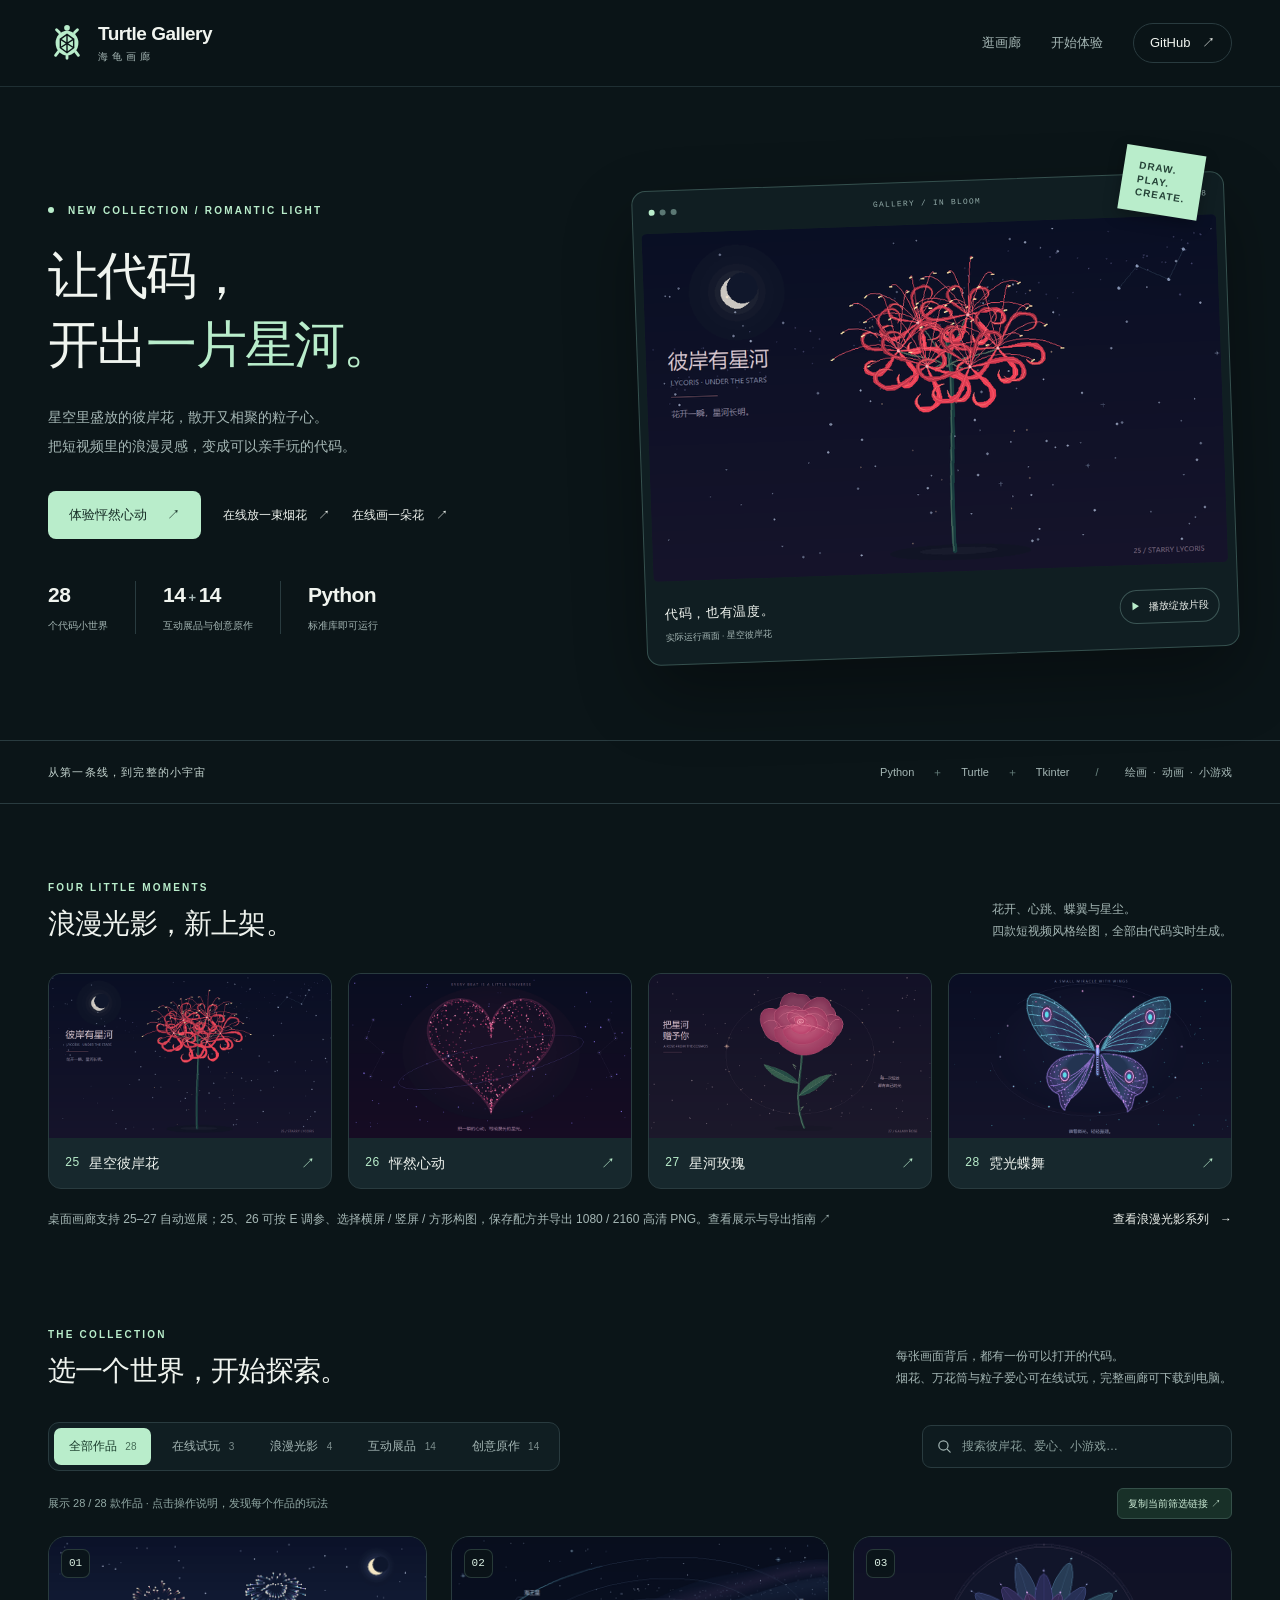
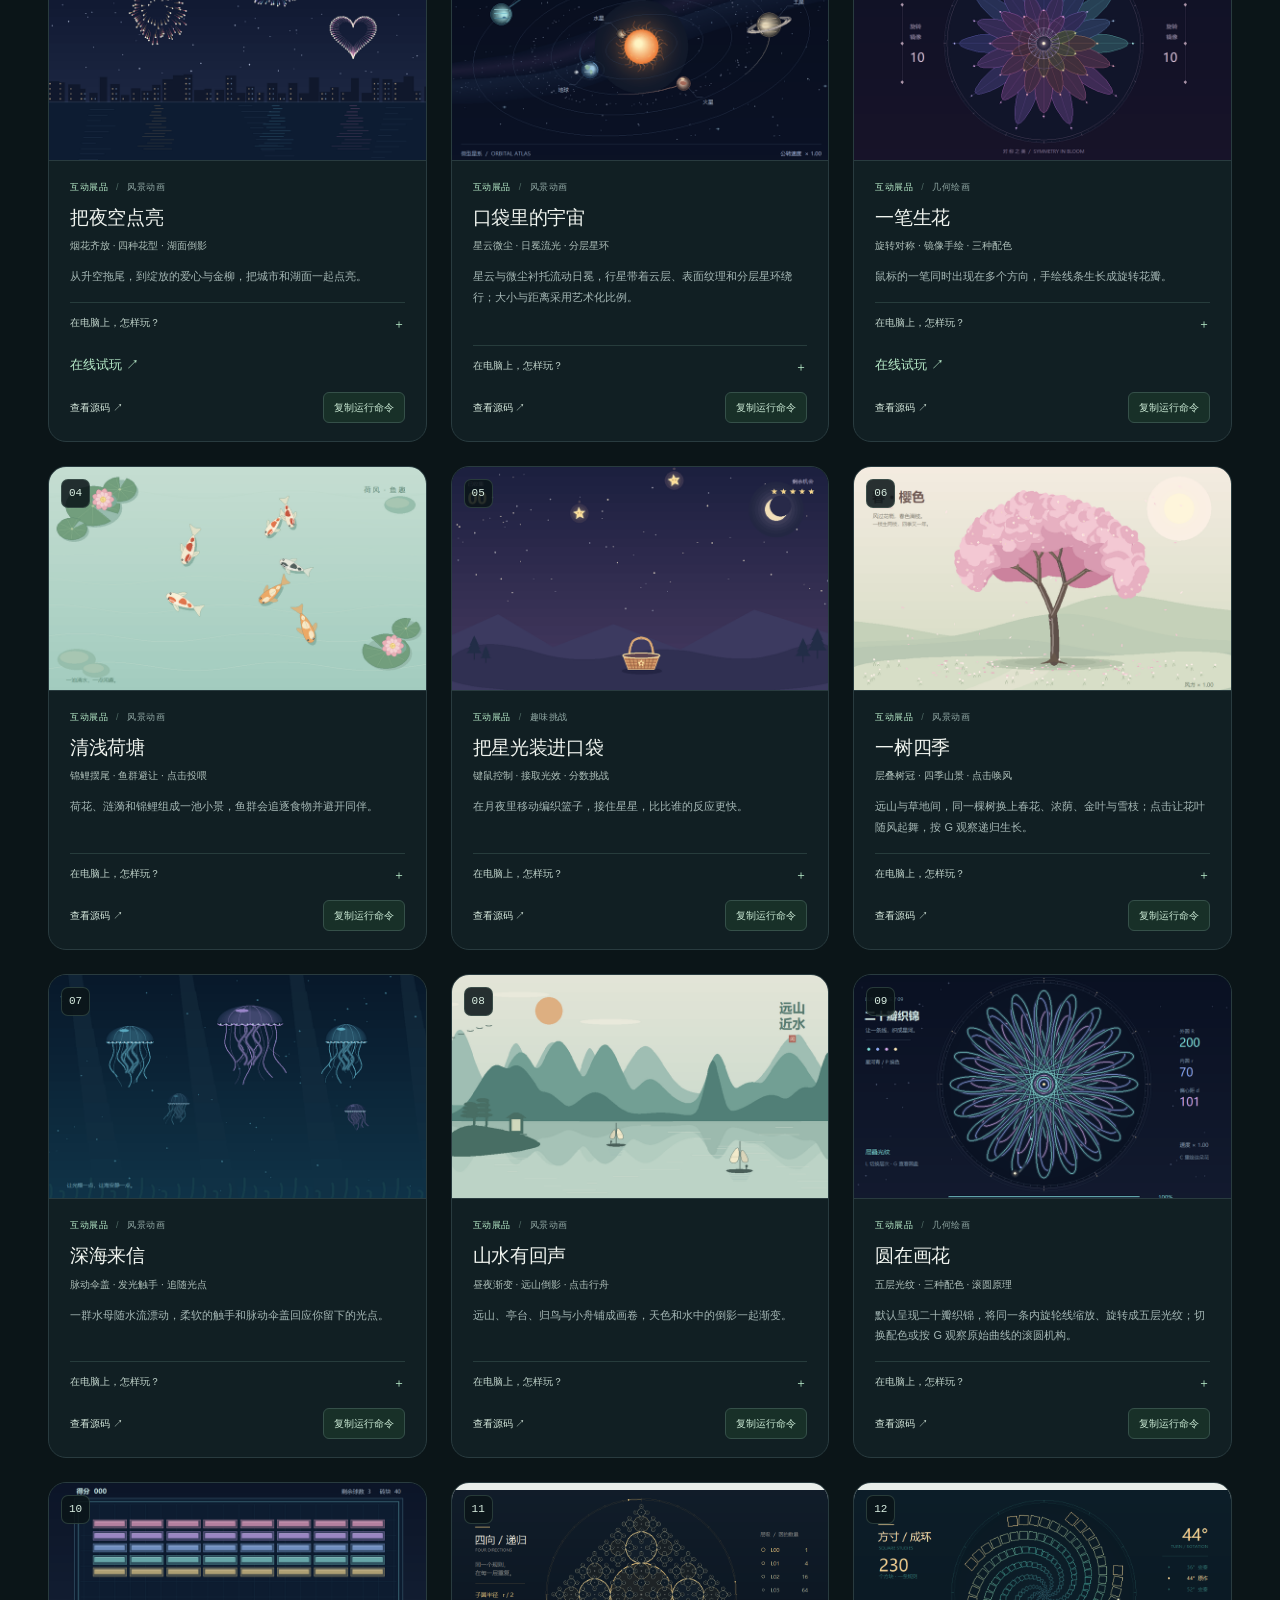
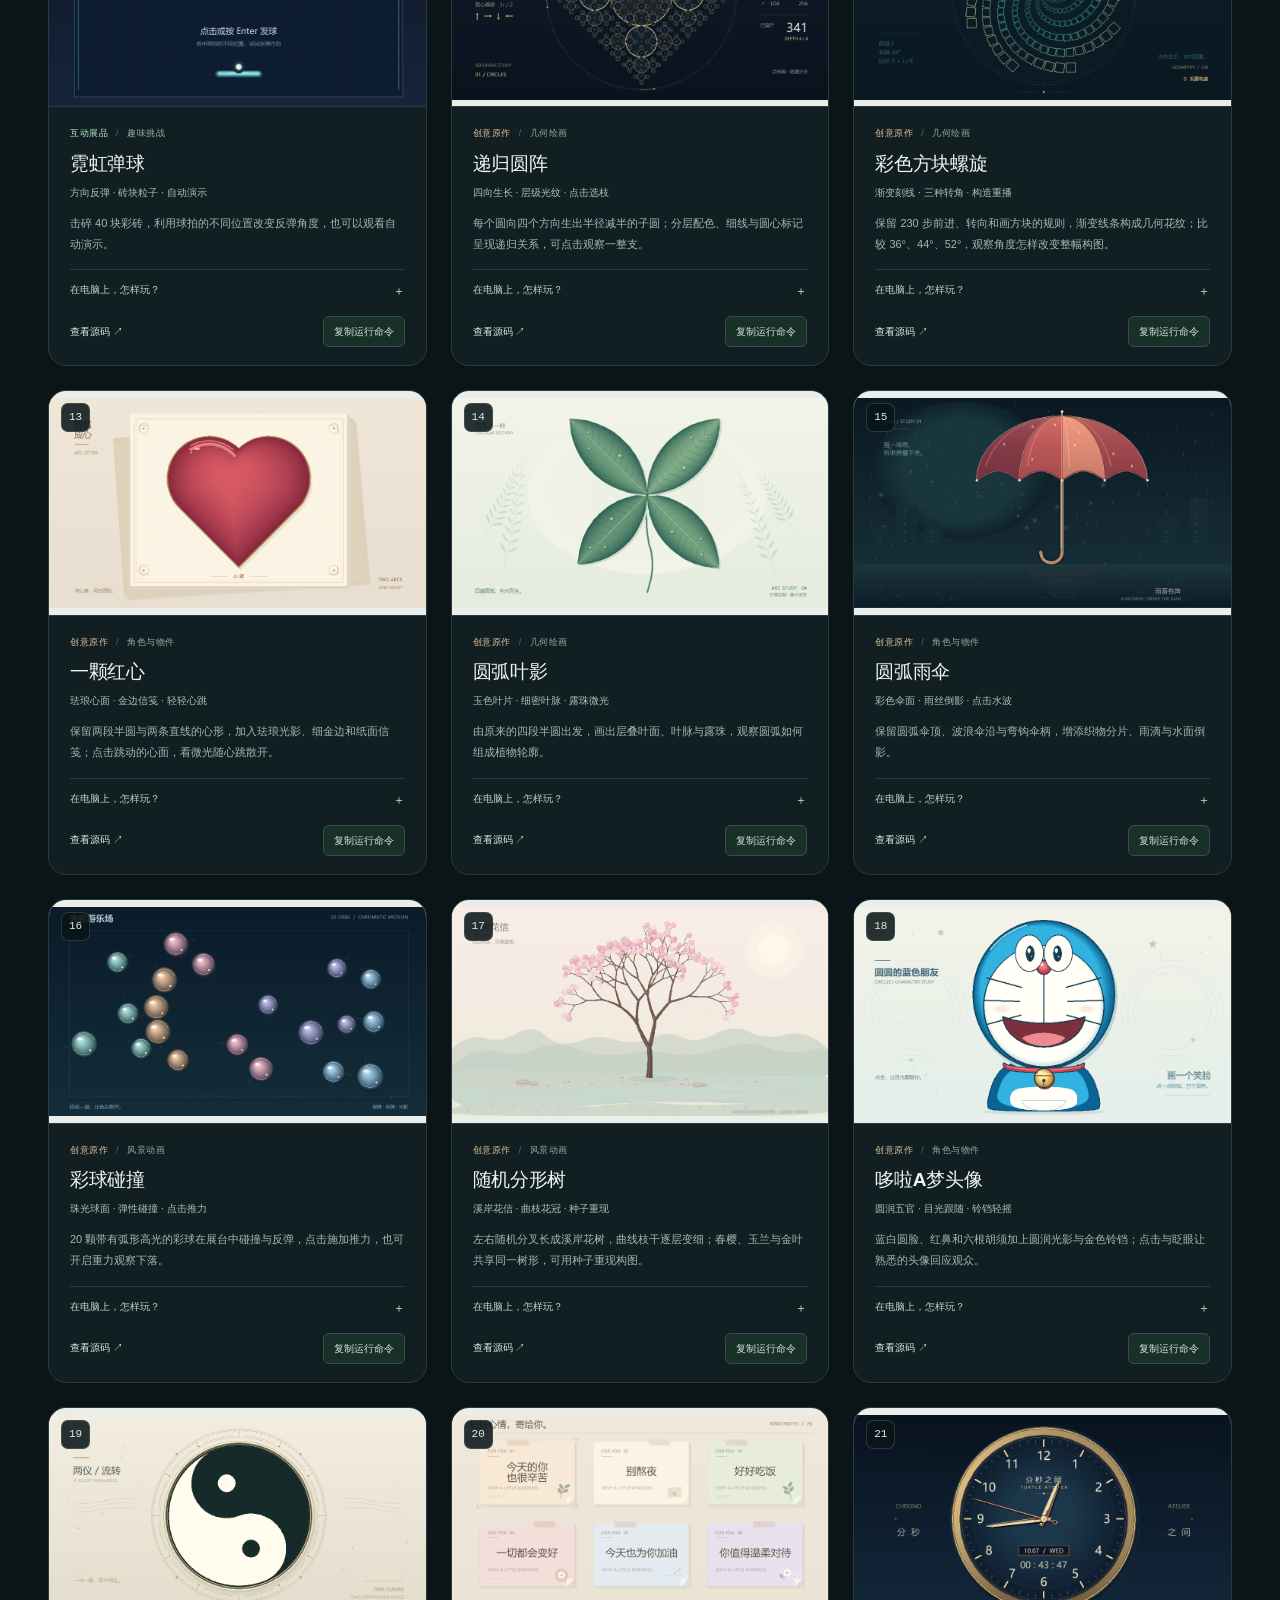
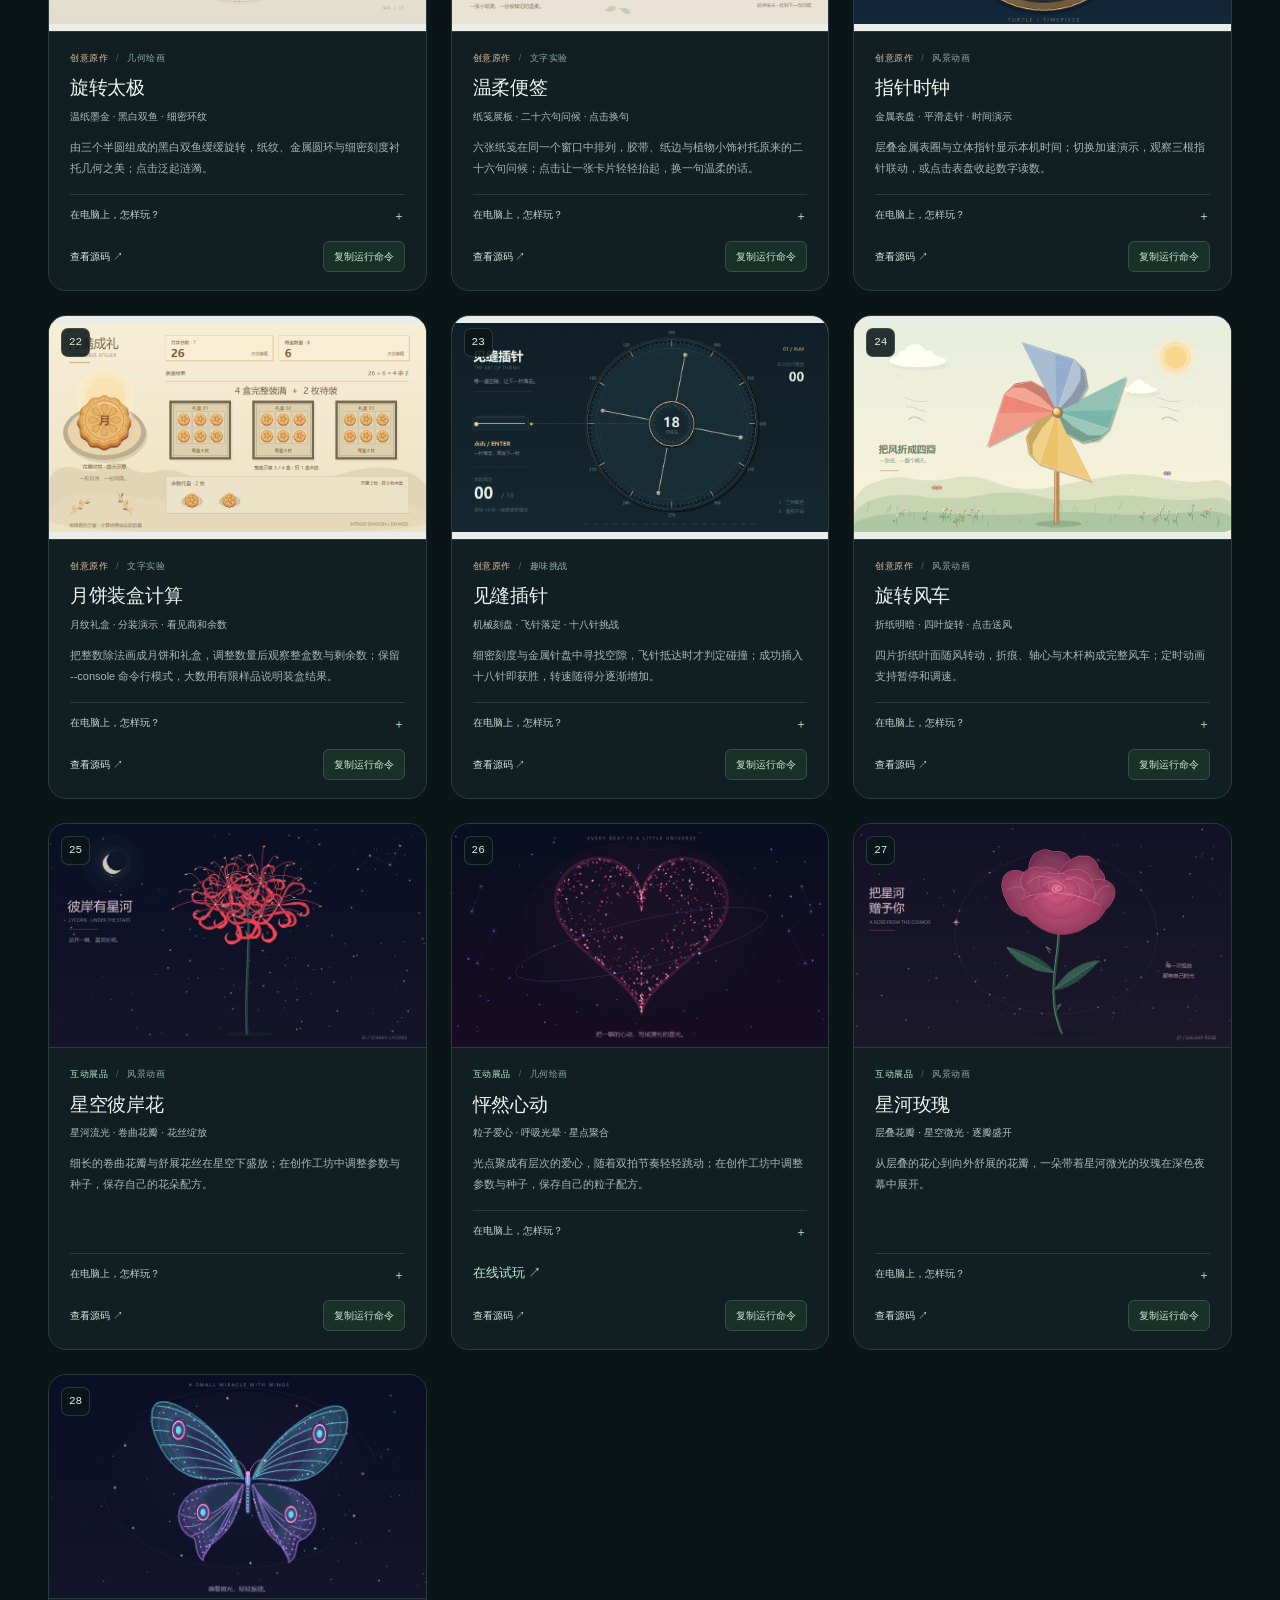
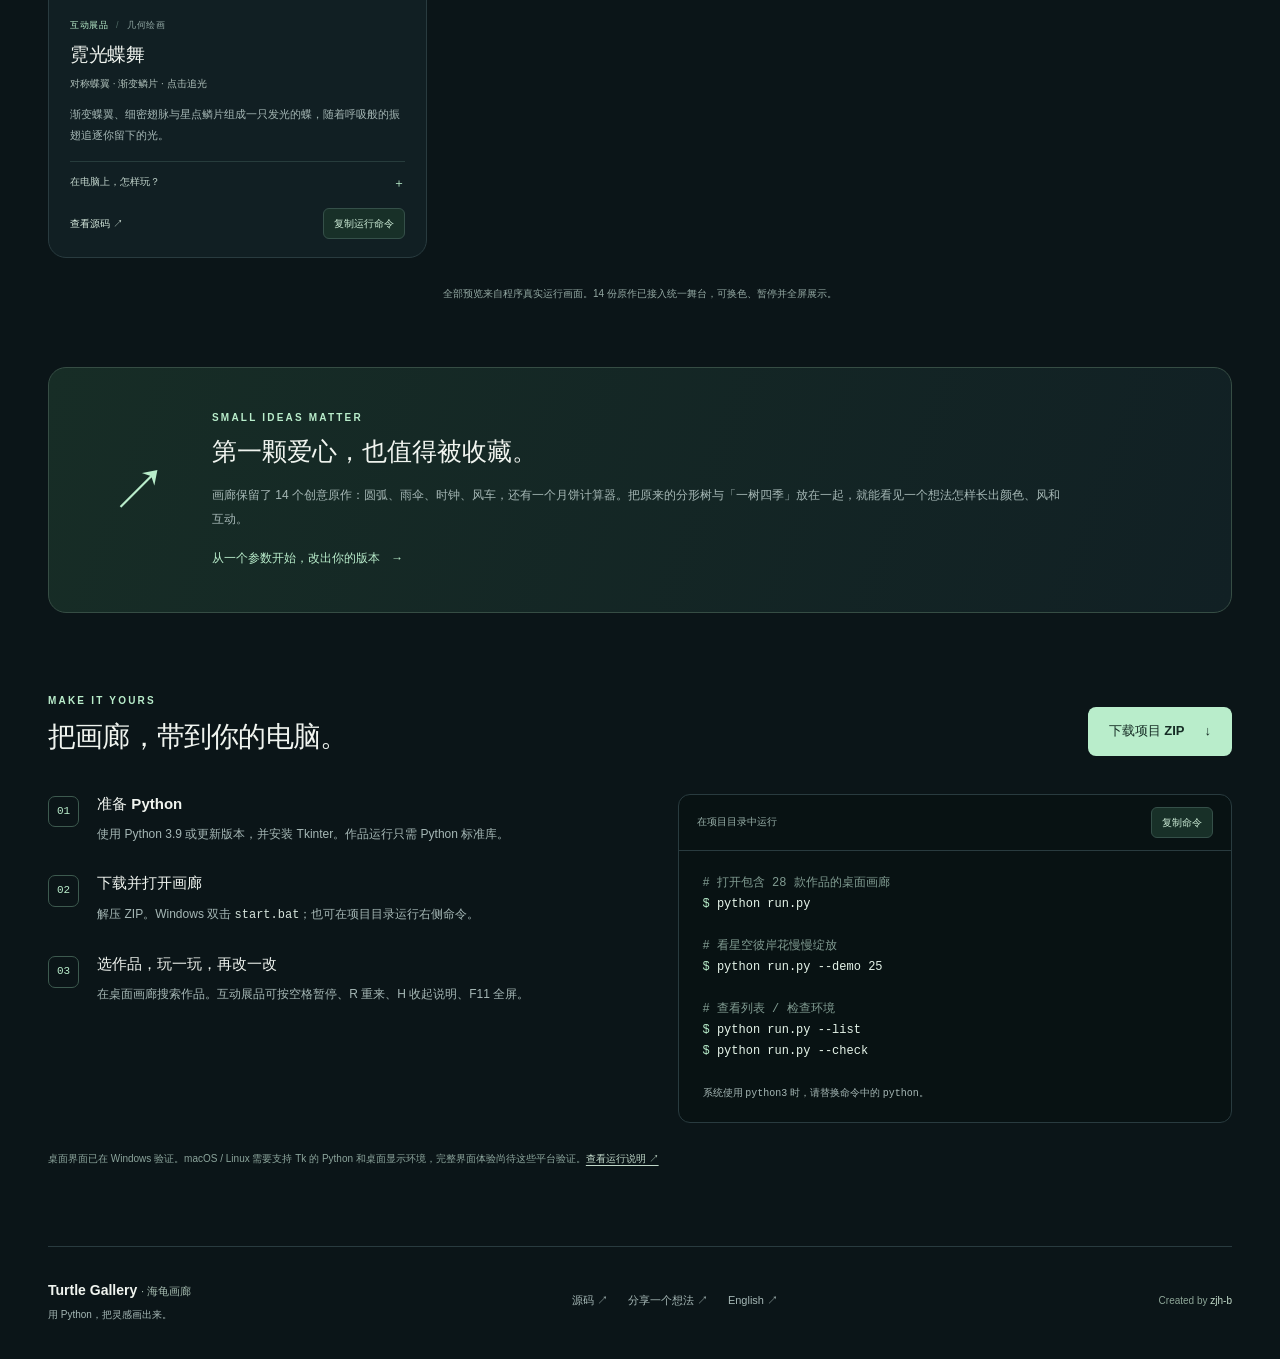
==== commit ea7a6403: "feat: turn everyday originals into visual exhibits" ====
--- a/docs/index.html
+++ b/docs/index.html
@@ -96,7 +96,7 @@
           <figure><img src="assets/originals/23.png" alt="见缝插针原作游戏画面" width="800" height="464" loading="lazy"><figcaption>23 · 见缝插针</figcaption></figure>
         </div>
       </noscript>
-      <p class="preview-note">预览以程序运行截图为主；「温柔便签」为原文排版示意，「月饼装盒计算」展示实际文字输出。</p>
+      <p class="preview-note">全部预览来自程序真实运行画面。14 份原作已接入统一舞台，可换色、暂停并全屏展示。</p>
     </section>
 
     <section class="origin-section shell" aria-labelledby="origin-title">
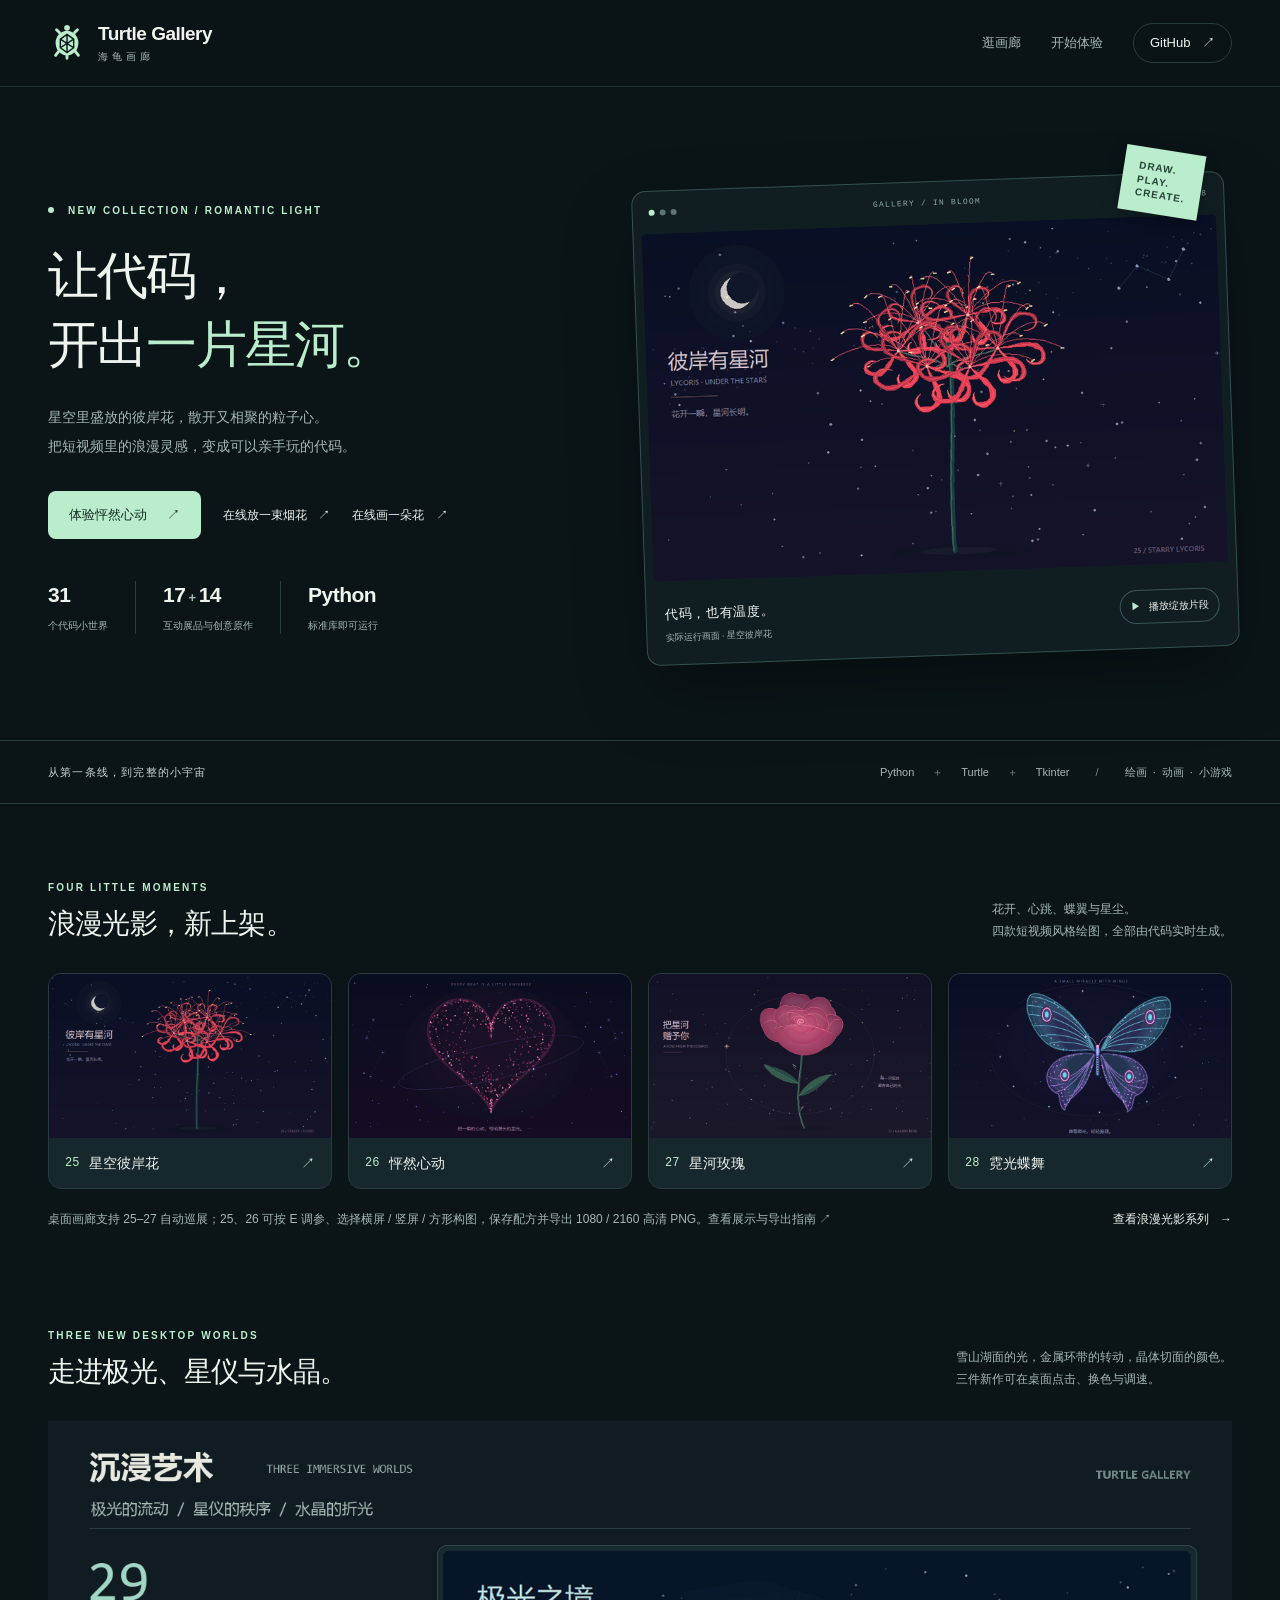
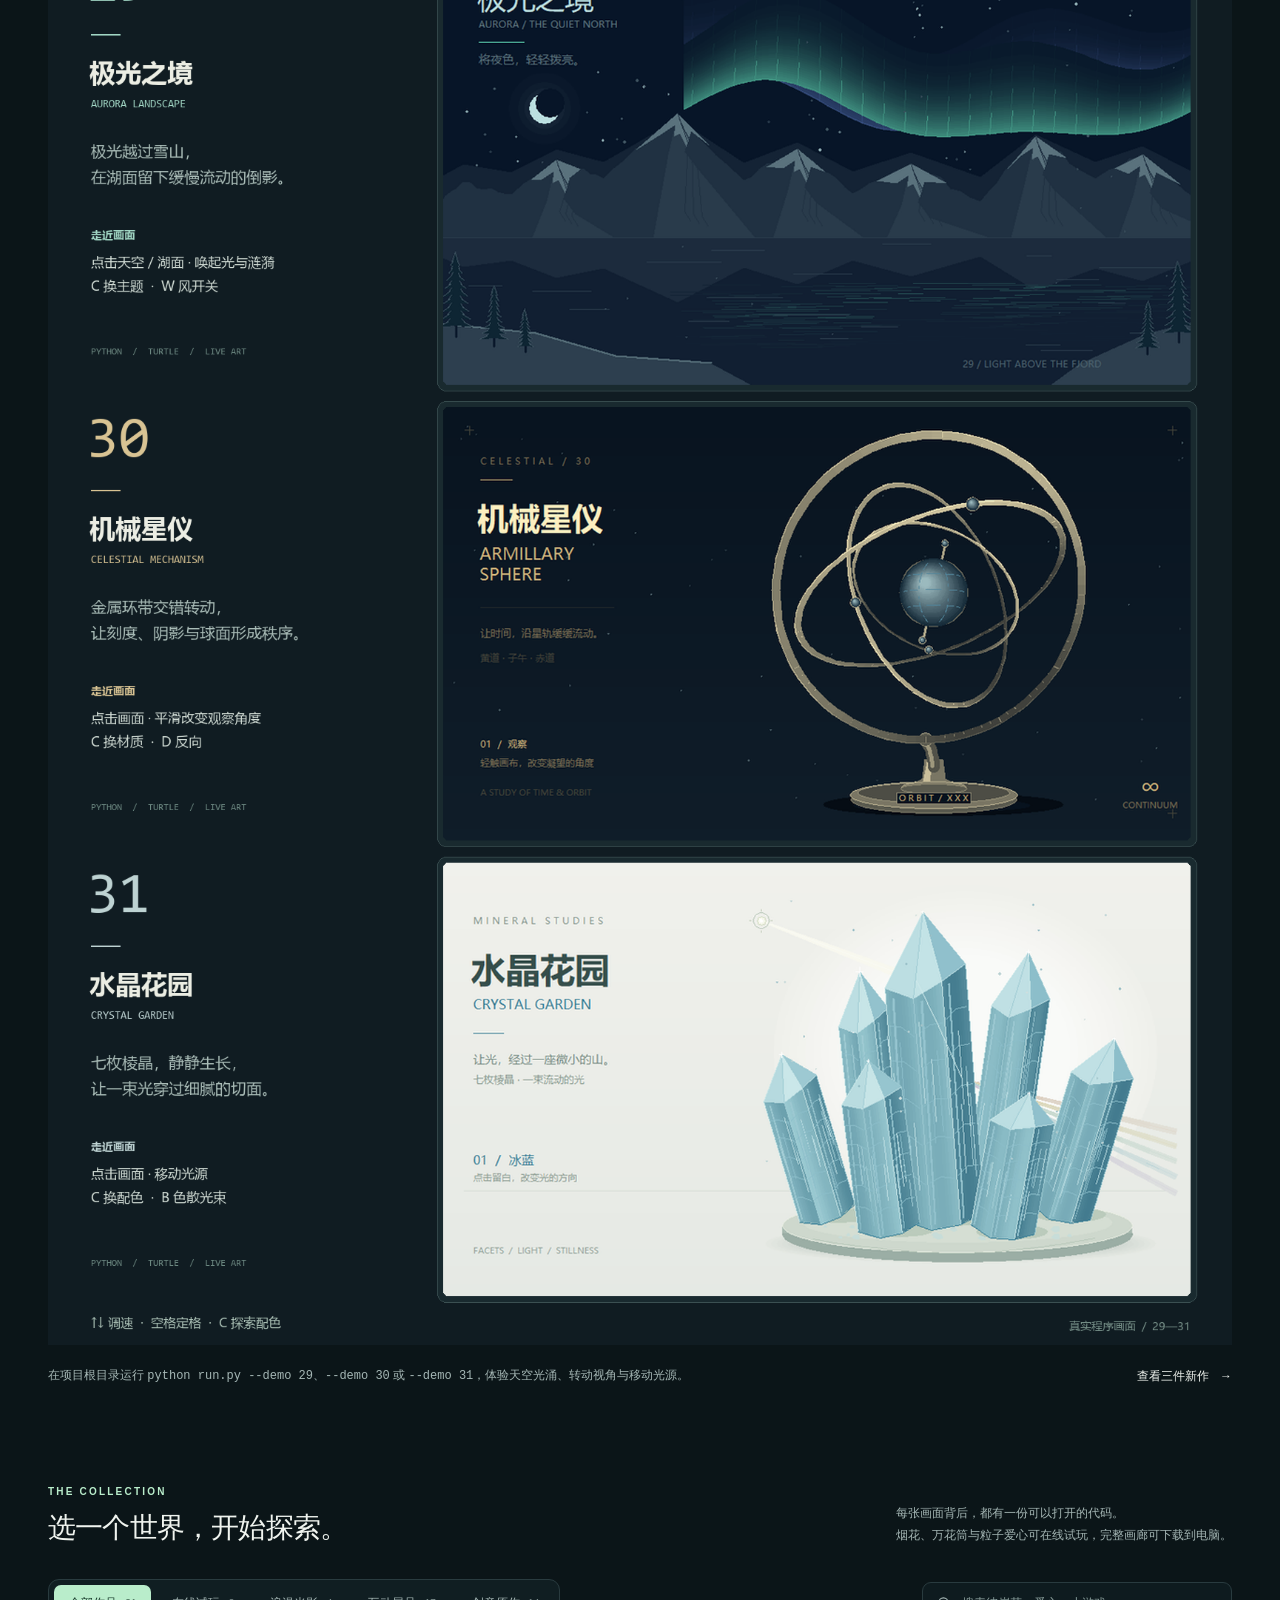
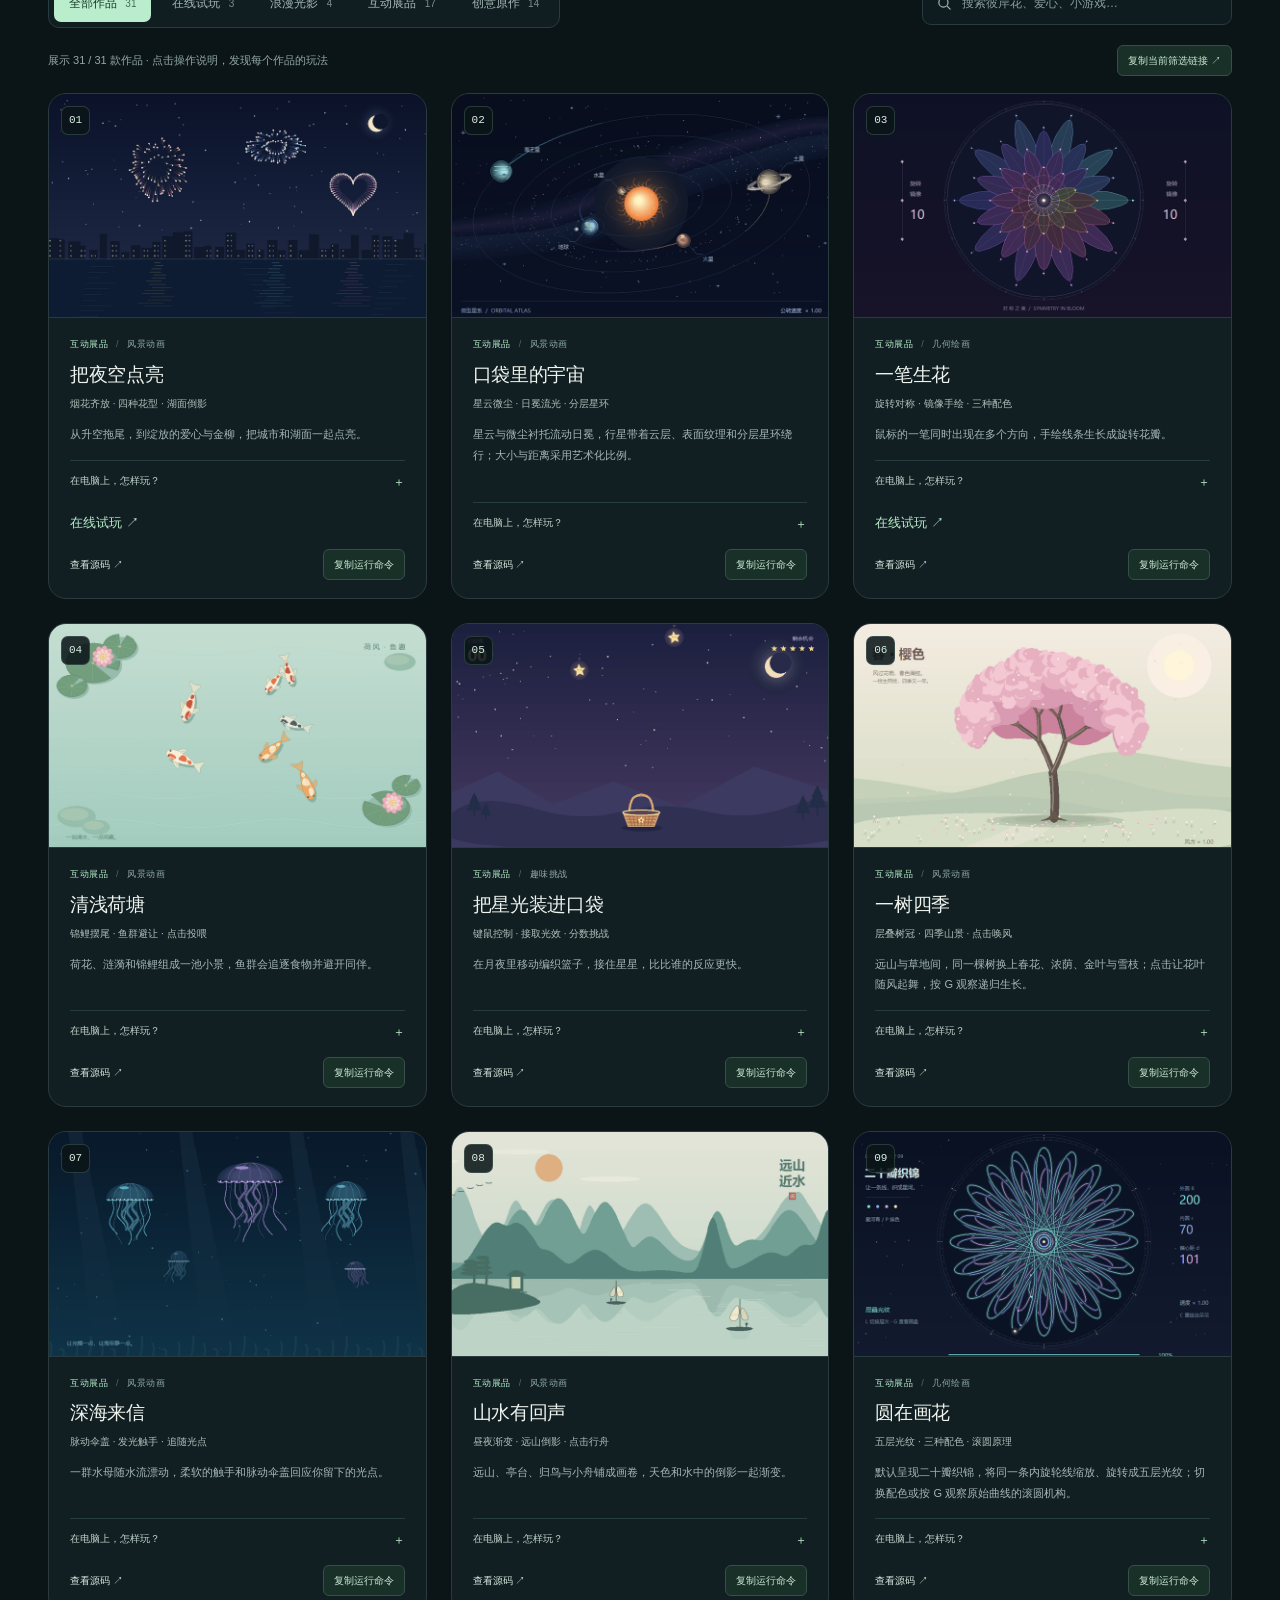
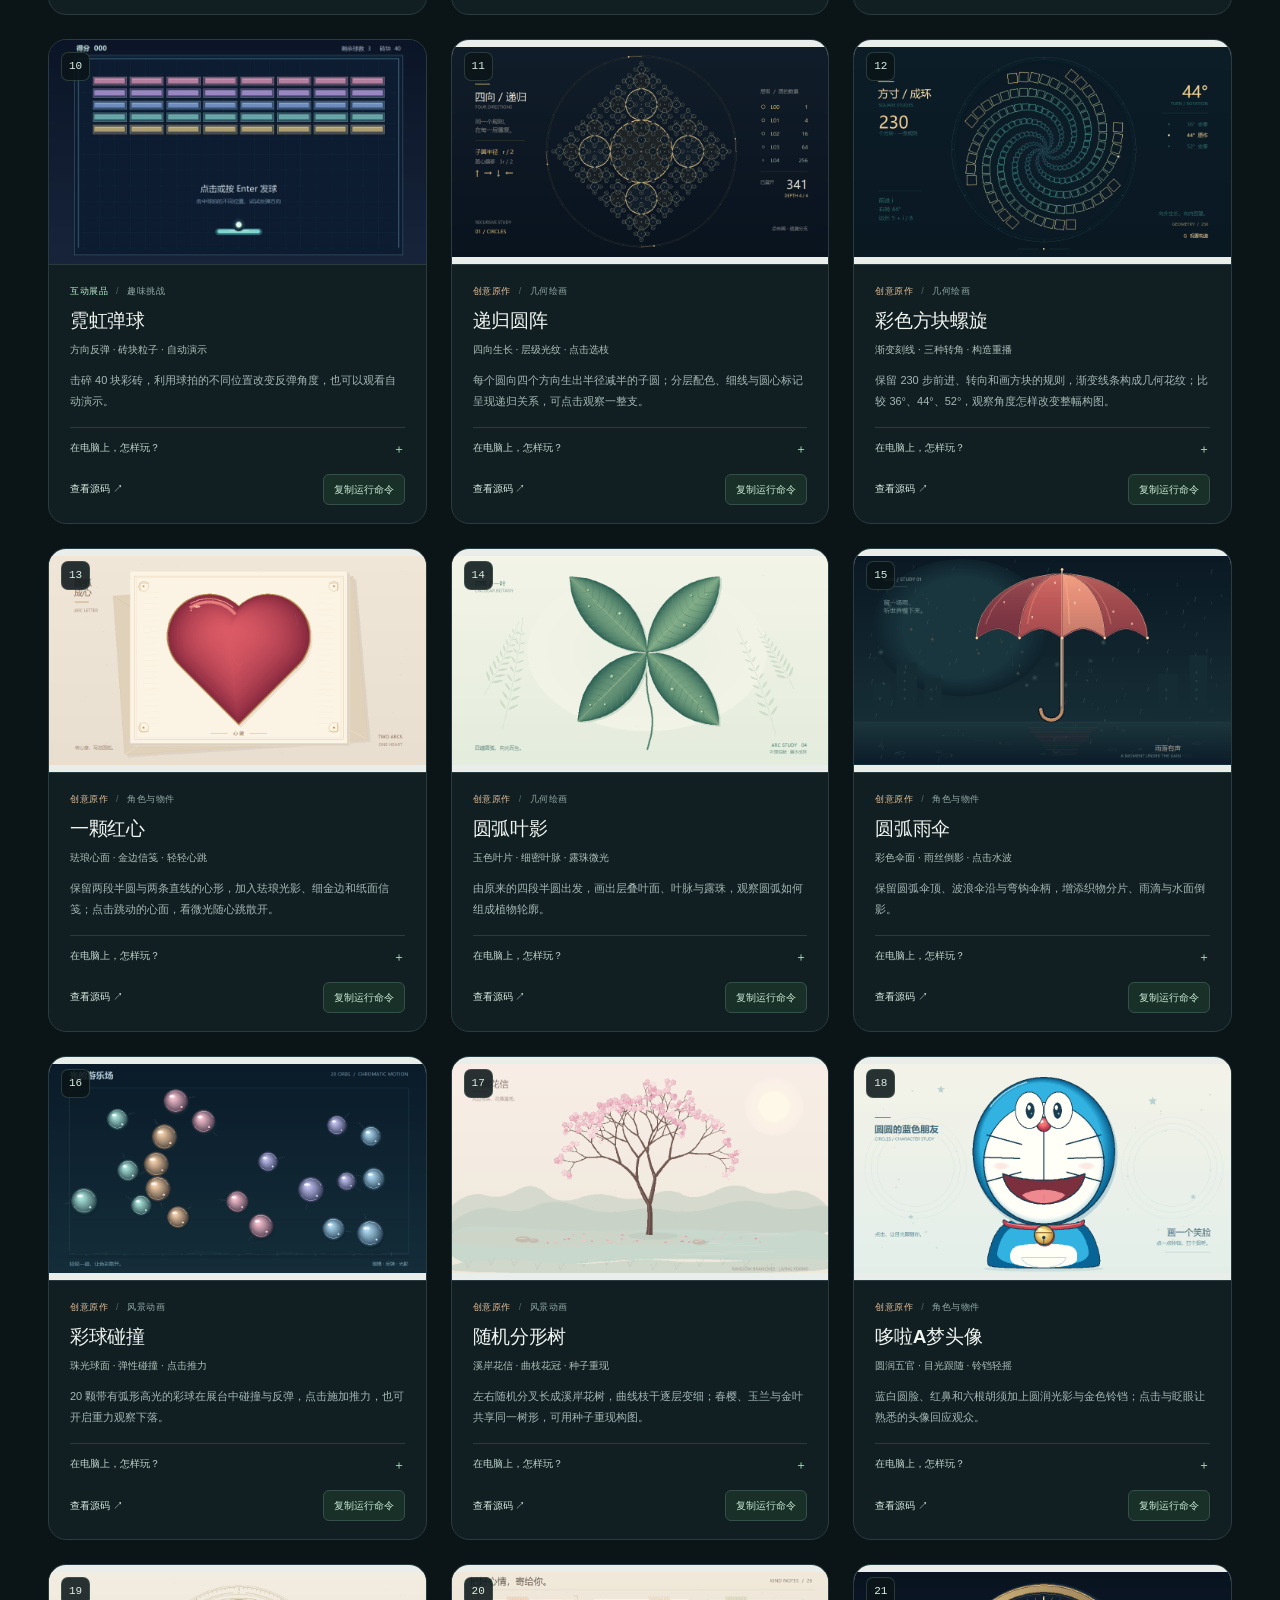
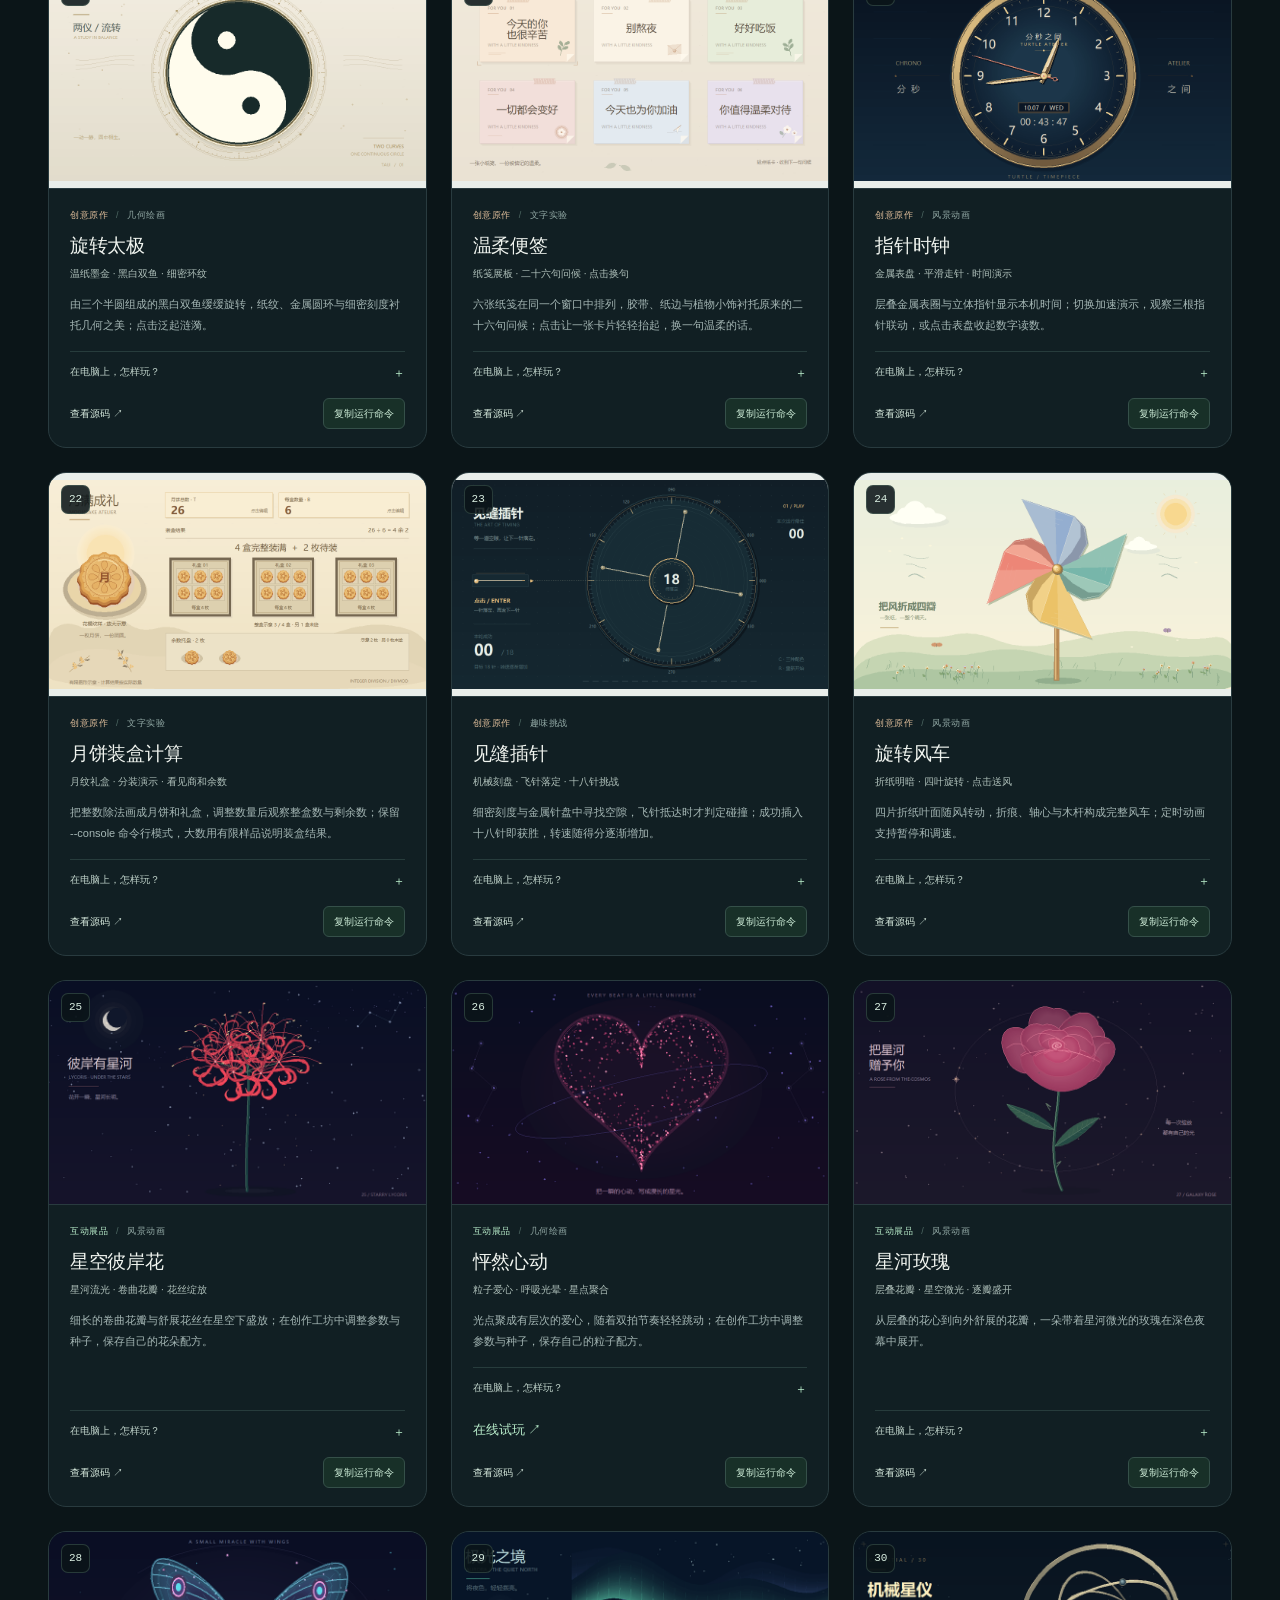
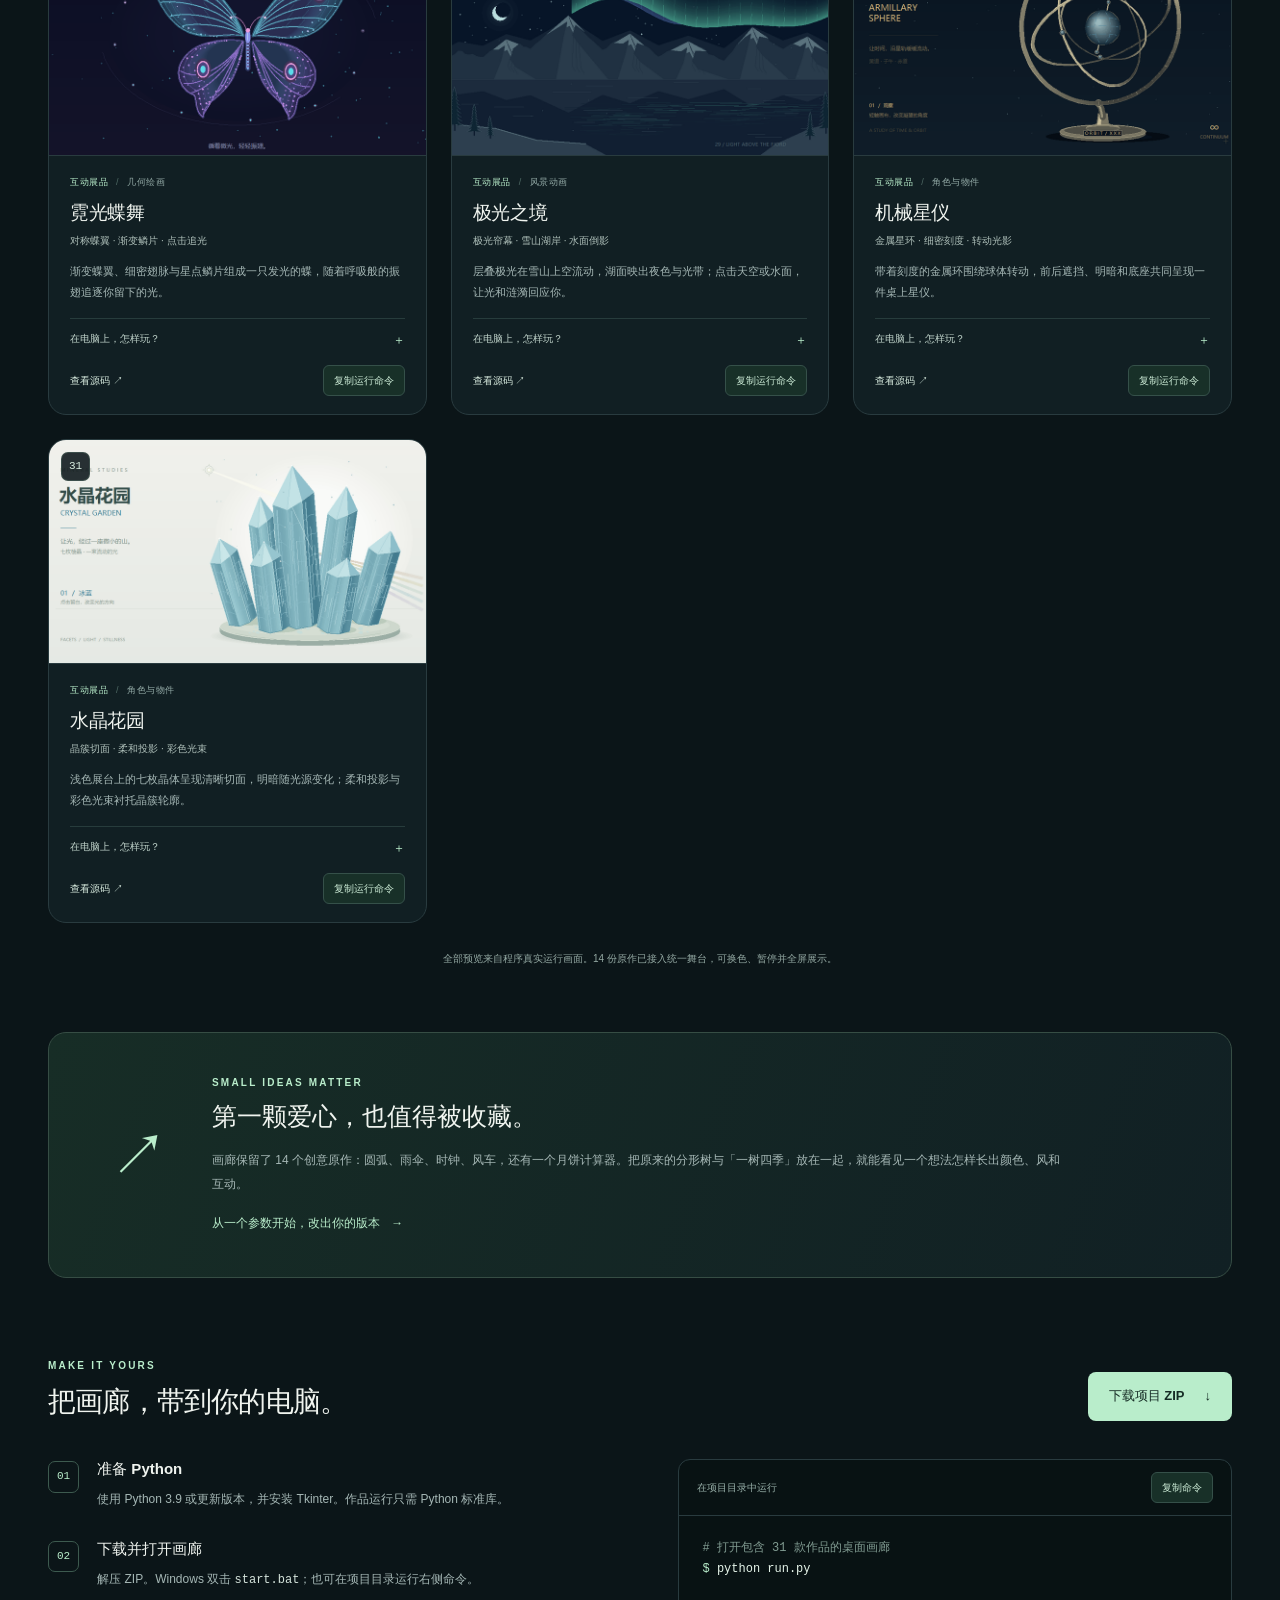
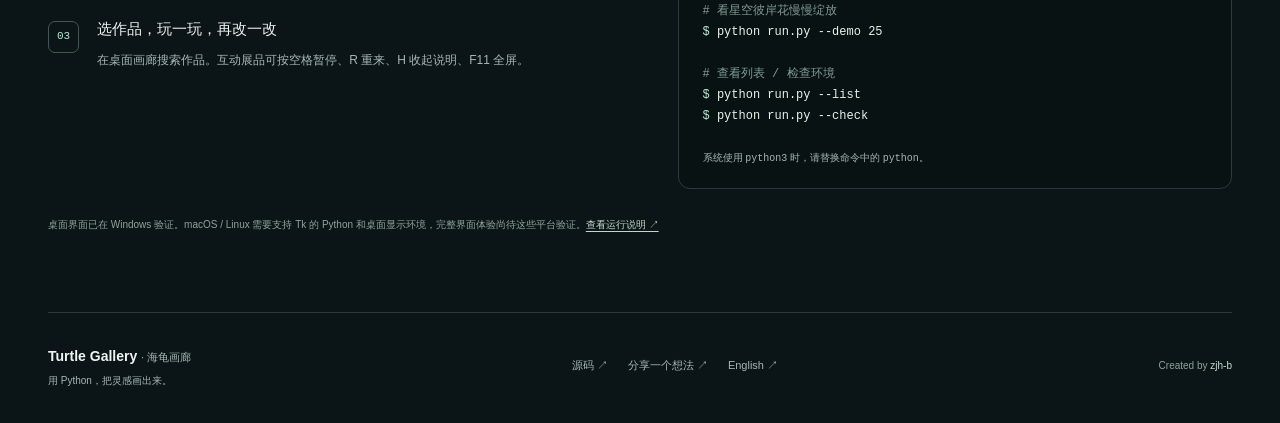
==== commit d674b983: "feat: add aurora armillary and crystal exhibits" ====
--- a/docs/index.html
+++ b/docs/index.html
@@ -4,9 +4,9 @@
   <meta charset="utf-8">
   <meta name="viewport" content="width=device-width, initial-scale=1">
   <meta name="theme-color" content="#0b1518">
-  <meta name="description" content="Turtle Gallery 海龟画廊：28 个 Python Turtle 与 Tkinter 代码小世界。在线放烟花、画万花筒、玩粒子爱心，下载体验星空彼岸花、玫瑰与蝶舞。">
+  <meta name="description" content="Turtle Gallery 海龟画廊：31 个 Python Turtle 与 Tkinter 代码小世界。在线放烟花、画万花筒、玩粒子爱心，下载体验极光、机械星仪与水晶花园。">
   <meta property="og:title" content="Turtle Gallery · 海龟画廊">
-  <meta property="og:description" content="用 Python，把灵感画出来。14 款互动展品，14 个创意原作；新上架浪漫光影系列。">
+  <meta property="og:description" content="用 Python，把灵感画出来。17 款互动展品，14 个创意原作；新增极光之境、机械星仪与水晶花园。">
   <meta property="og:type" content="website">
   <meta property="og:url" content="https://zjh-b.github.io/turtle-gallery/">
   <meta property="og:image" content="https://zjh-b.github.io/turtle-gallery/assets/romantic.png">
@@ -44,8 +44,8 @@
           <a class="text-link" href="play/kaleidoscope.html">在线画一朵花 <span aria-hidden="true">↗</span></a>
         </div>
         <dl class="hero-stats">
-          <div><dt data-count="all">28</dt><dd>个代码小世界</dd></div>
-          <div><dt><b data-count="interactive">14</b><span> + </span><b data-count="original">14</b></dt><dd>互动展品与创意原作</dd></div>
+          <div><dt data-count="all">31</dt><dd>个代码小世界</dd></div>
+          <div><dt><b data-count="interactive">17</b><span> + </span><b data-count="original">14</b></dt><dd>互动展品与创意原作</dd></div>
           <div><dt>Python</dt><dd>标准库即可运行</dd></div>
         </dl>
       </div>
@@ -66,14 +66,20 @@
       <div class="featured-footer"><p>桌面画廊支持 25–27 自动巡展；25、26 可按 E 调参、选择横屏 / 竖屏 / 方形构图，保存配方并导出 1080 / 2160 高清 PNG。<a href="https://github.com/zjh-b/turtle-gallery/blob/main/docs/EXHIBITION_GUIDE.md">查看展示与导出指南 ↗</a></p><a class="text-link" href="#gallery" data-show-featured>查看浪漫光影系列 <span aria-hidden="true">→</span></a></div>
     </section>
 
+    <section class="featured-section shell" id="immersive" aria-labelledby="immersive-title">
+      <div class="section-heading"><div><p class="eyebrow">THREE NEW DESKTOP WORLDS</p><h2 id="immersive-title">走进极光、星仪与水晶。</h2></div><p>雪山湖面的光，金属环带的转动，晶体切面的颜色。<br>三件新作可在桌面点击、换色与调速。</p></div>
+      <a href="https://github.com/zjh-b/turtle-gallery/blob/main/docs/IMMERSIVE_ART.md"><img src="assets/immersive-art.png" alt="29 极光之境、30 机械星仪、31 水晶花园的程序绘制画面，打开操作与运行指南" loading="lazy"></a>
+      <div class="featured-footer"><p>在项目根目录运行 <code>python run.py --demo 29</code>、<code>--demo 30</code> 或 <code>--demo 31</code>，体验天空光涌、转动视角与移动光源。</p><a class="text-link" href="?collection=interactive&amp;q=%E6%B2%89%E6%B5%B8%E8%89%BA%E6%9C%AF#gallery">查看三件新作 <span aria-hidden="true">→</span></a></div>
+    </section>
+
     <section class="gallery-section shell" id="gallery" tabindex="-1" aria-labelledby="gallery-title">
       <div class="section-heading"><div><p class="eyebrow">THE COLLECTION</p><h2 id="gallery-title">选一个世界，开始探索。</h2></div><p>每张画面背后，都有一份可以打开的代码。<br>烟花、万花筒与粒子爱心可在线试玩，完整画廊可下载到电脑。</p></div>
       <div id="gallery-tools" class="gallery-tools" hidden>
         <div class="collection-filters" role="group" aria-label="作品合集">
-          <button type="button" class="filter-button is-active" data-collection="all" aria-pressed="true">全部作品 <span>28</span></button>
+          <button type="button" class="filter-button is-active" data-collection="all" aria-pressed="true">全部作品 <span>31</span></button>
           <button type="button" class="filter-button" data-collection="online" aria-pressed="false">在线试玩 <span>3</span></button>
           <button type="button" class="filter-button" data-collection="romantic" aria-pressed="false">浪漫光影 <span>4</span></button>
-          <button type="button" class="filter-button" data-collection="interactive" aria-pressed="false">互动展品 <span>14</span></button>
+          <button type="button" class="filter-button" data-collection="interactive" aria-pressed="false">互动展品 <span>17</span></button>
           <button type="button" class="filter-button" data-collection="original" aria-pressed="false">创意原作 <span>14</span></button>
         </div>
         <label class="search-field"><svg viewBox="0 0 24 24" fill="none" aria-hidden="true"><circle cx="10.5" cy="10.5" r="6.5" stroke="currentColor" stroke-width="1.7"/><path d="m16 16 4 4" stroke="currentColor" stroke-width="1.7" stroke-linecap="round"/></svg><span class="sr-only">搜索作品名称、分类或操作</span><input id="gallery-search" type="search" placeholder="搜索彼岸花、爱心、小游戏…" autocomplete="off" maxlength="100"></label>
@@ -86,7 +92,7 @@
       <div id="gallery-grid" class="gallery-grid" aria-busy="true"></div>
       <div id="gallery-message" class="gallery-message" hidden><h3 id="message-title"></h3><p id="message-detail"></p><button id="message-action" type="button" class="button button-secondary"></button></div>
       <noscript>
-        <p class="noscript-note">开启 JavaScript 可以搜索全部 28 款作品。也可以直接前往 <a href="https://github.com/zjh-b/turtle-gallery#逛一逛画廊">GitHub 查看完整作品目录</a>。</p>
+        <p class="noscript-note">开启 JavaScript 可以搜索全部 31 款作品。也可以直接前往 <a href="https://github.com/zjh-b/turtle-gallery#逛一逛画廊">GitHub 查看完整作品目录</a>。</p>
         <div class="gallery-grid fallback-grid">
           <figure><img src="assets/exhibits/01.png" alt="烟花在城市上空绽放，湖面映出光影" width="800" height="464" loading="lazy"><figcaption>01 · 把夜空点亮</figcaption></figure>
           <figure><img src="assets/exhibits/04.png" alt="荷塘里游动的锦鲤" width="800" height="464" loading="lazy"><figcaption>04 · 清浅荷塘</figcaption></figure>
@@ -107,7 +113,7 @@
       <div class="section-heading"><div><p class="eyebrow">MAKE IT YOURS</p><h2 id="start-title">把画廊，带到你的电脑。</h2></div><a class="button button-primary" href="https://github.com/zjh-b/turtle-gallery/archive/refs/heads/main.zip">下载项目 ZIP <span aria-hidden="true">↓</span></a></div>
       <div class="start-grid">
         <div class="steps"><div class="step"><span>01</span><div><h3>准备 Python</h3><p>使用 Python 3.9 或更新版本，并安装 Tkinter。作品运行只需 Python 标准库。</p></div></div><div class="step"><span>02</span><div><h3>下载并打开画廊</h3><p>解压 ZIP。Windows 双击 <code>start.bat</code>；也可在项目目录运行右侧命令。</p></div></div><div class="step"><span>03</span><div><h3>选作品，玩一玩，再改一改</h3><p>在桌面画廊搜索作品。互动展品可按空格暂停、R 重来、H 收起说明、F11 全屏。</p></div></div></div>
-        <div class="terminal"><div class="terminal-header"><span>在项目目录中运行</span><button type="button" class="copy-button" data-copy="python run.py">复制命令</button></div><pre><span class="terminal-comment"># 打开包含 <span data-count="all">28</span> 款作品的桌面画廊</span>
+        <div class="terminal"><div class="terminal-header"><span>在项目目录中运行</span><button type="button" class="copy-button" data-copy="python run.py">复制命令</button></div><pre><span class="terminal-comment"># 打开包含 <span data-count="all">31</span> 款作品的桌面画廊</span>
 <span class="terminal-prompt">$</span> python run.py
 
 <span class="terminal-comment"># 看星空彼岸花慢慢绽放</span>
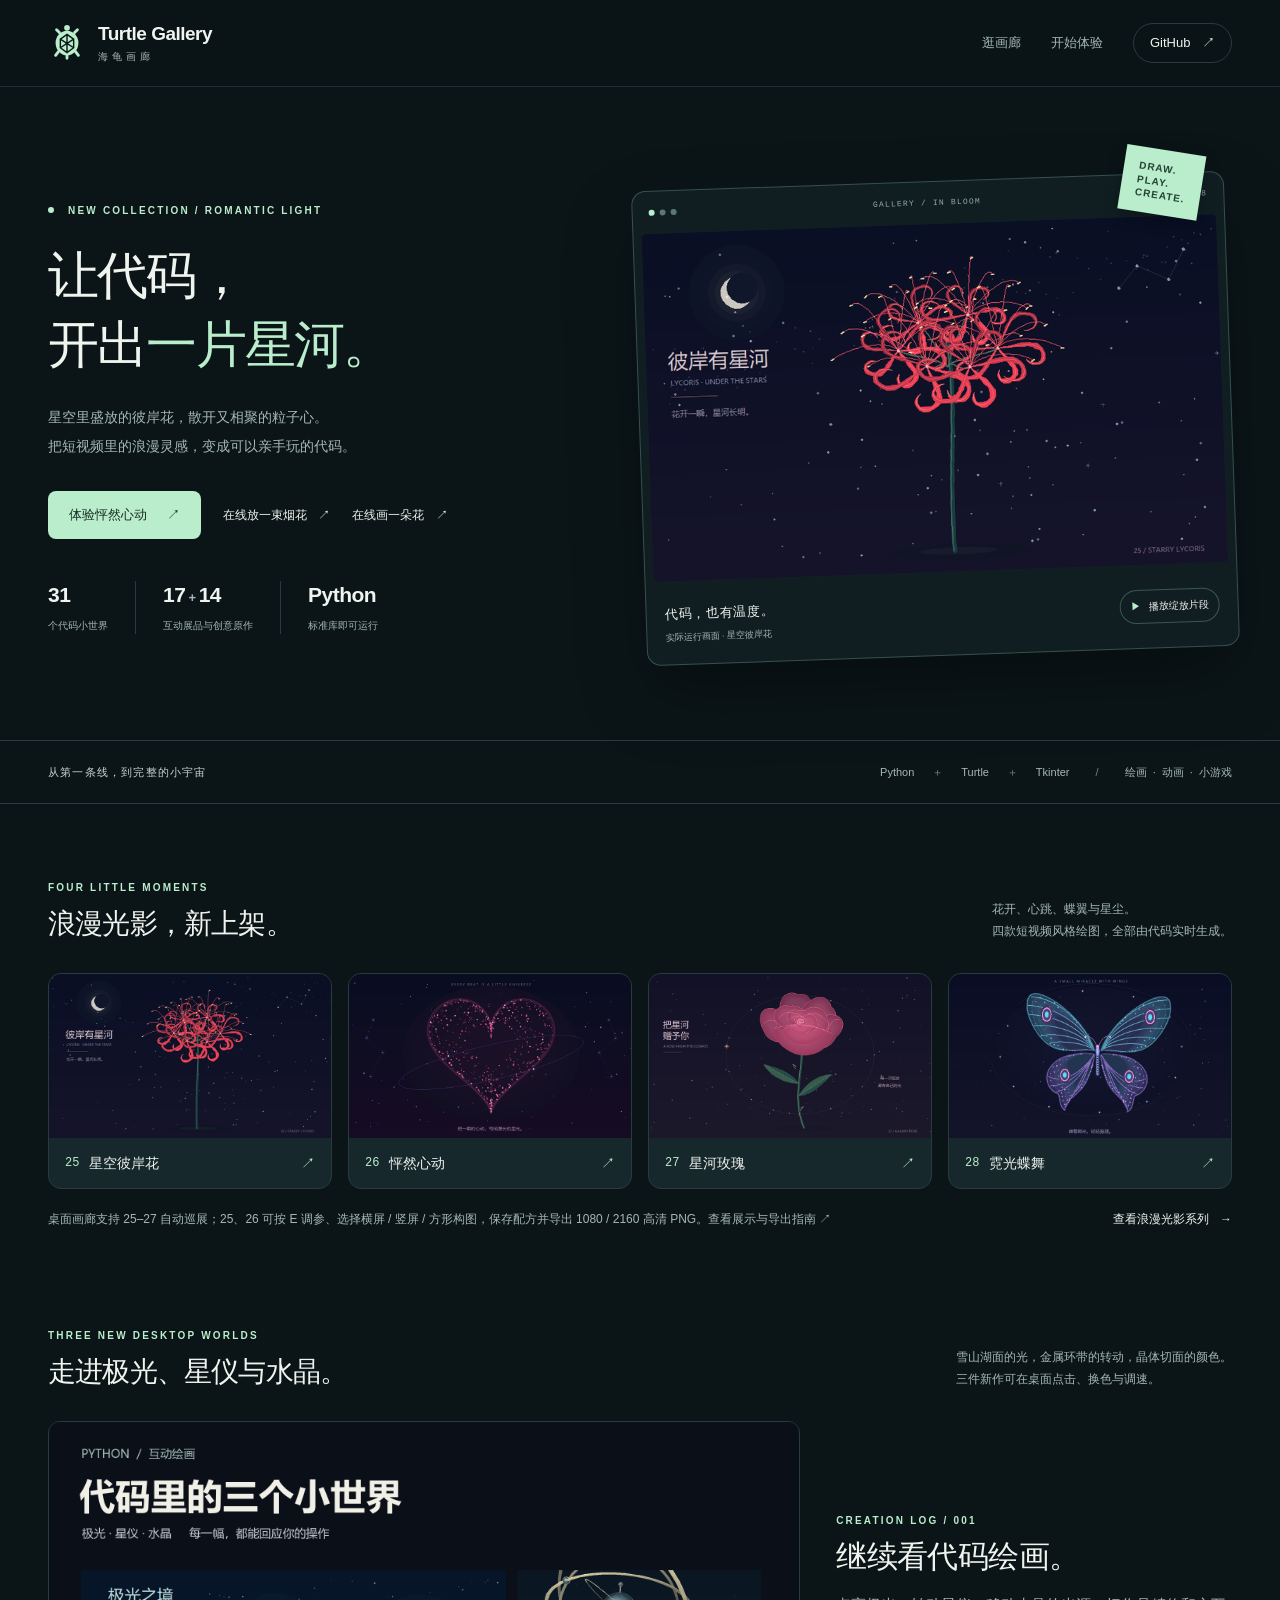
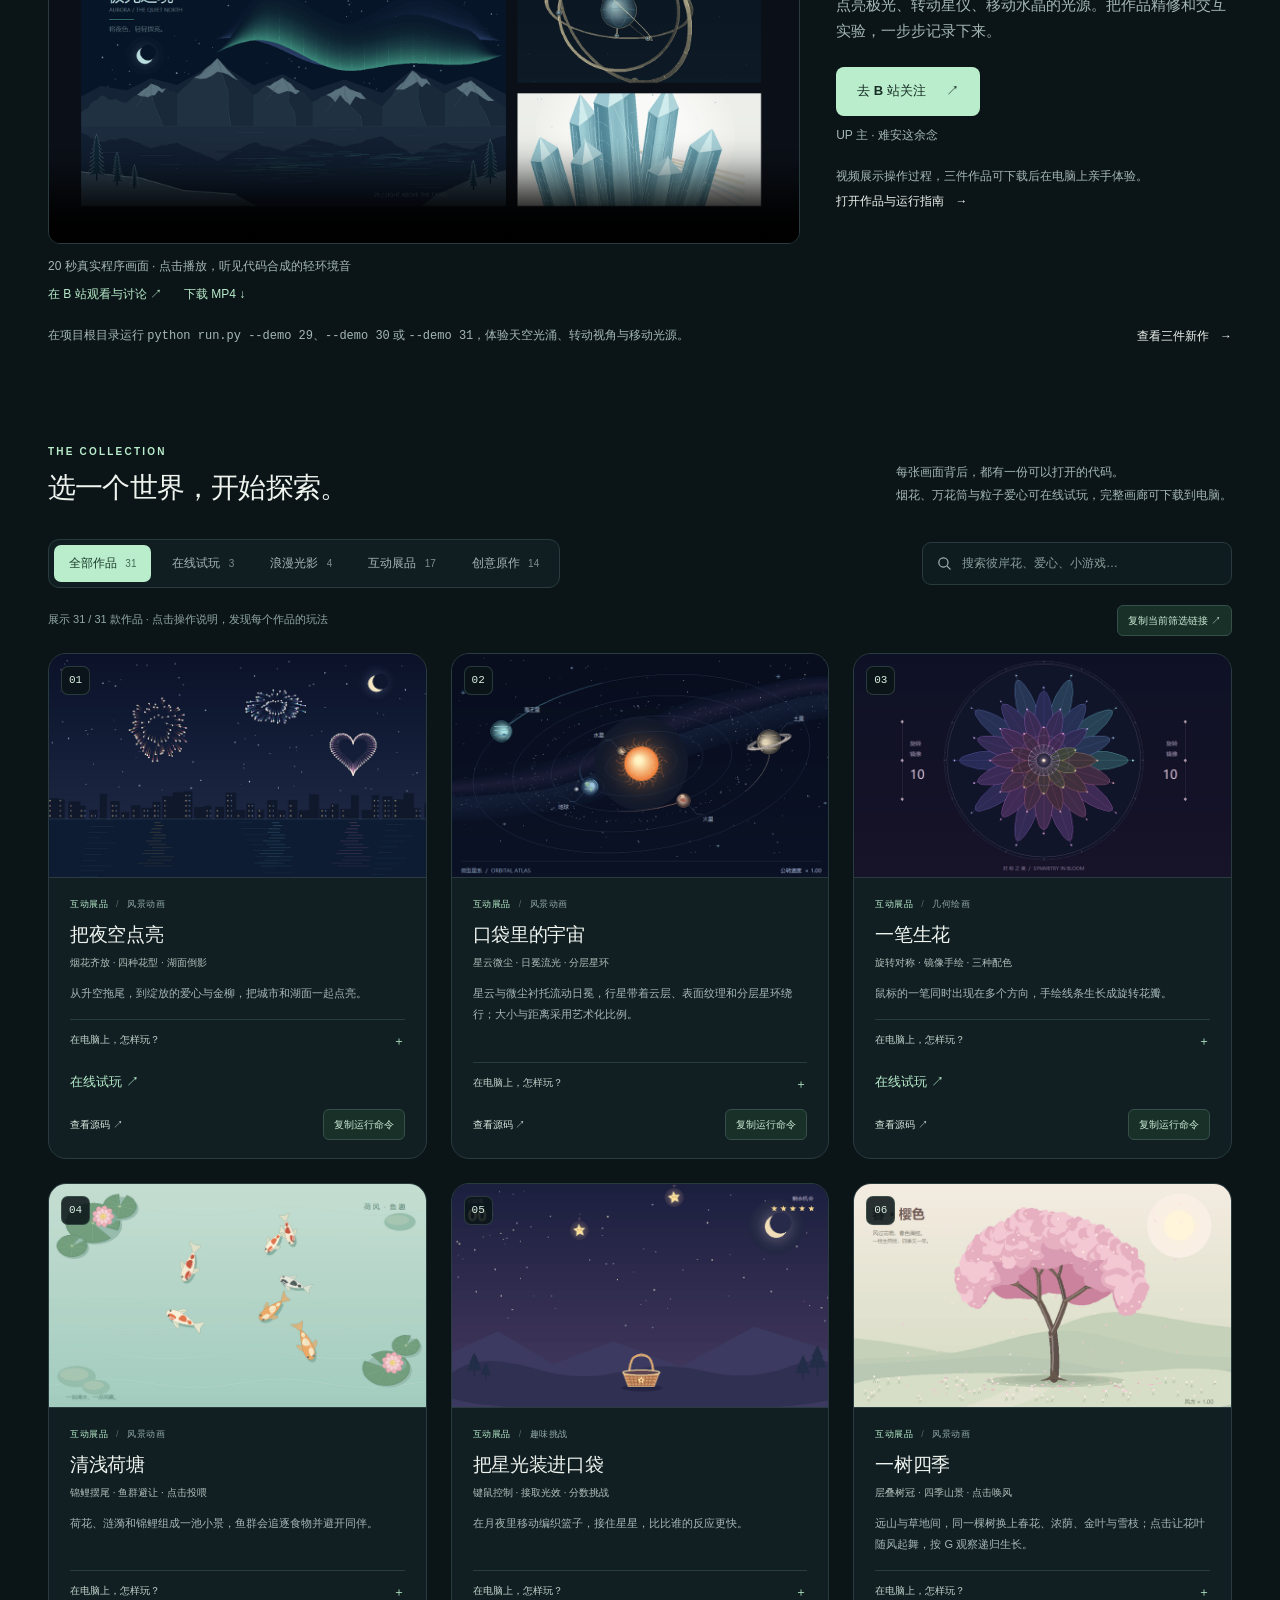
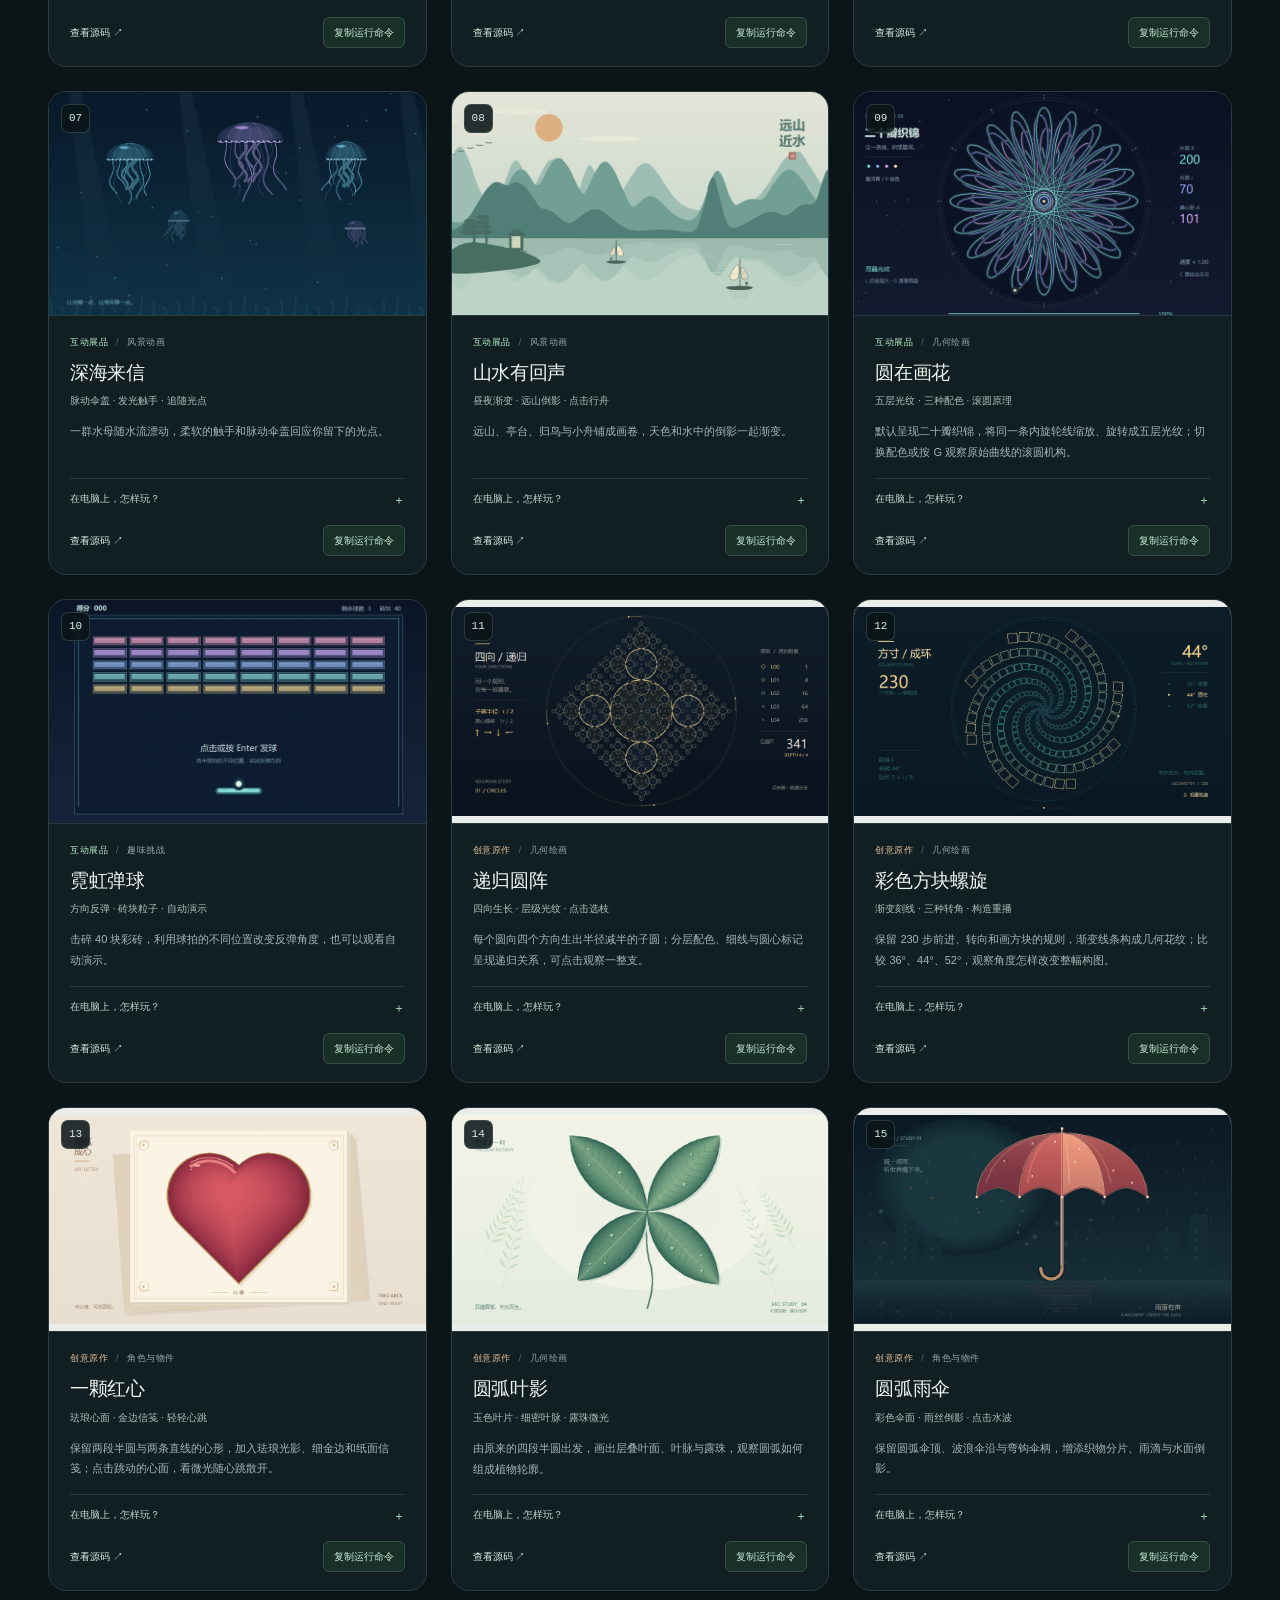
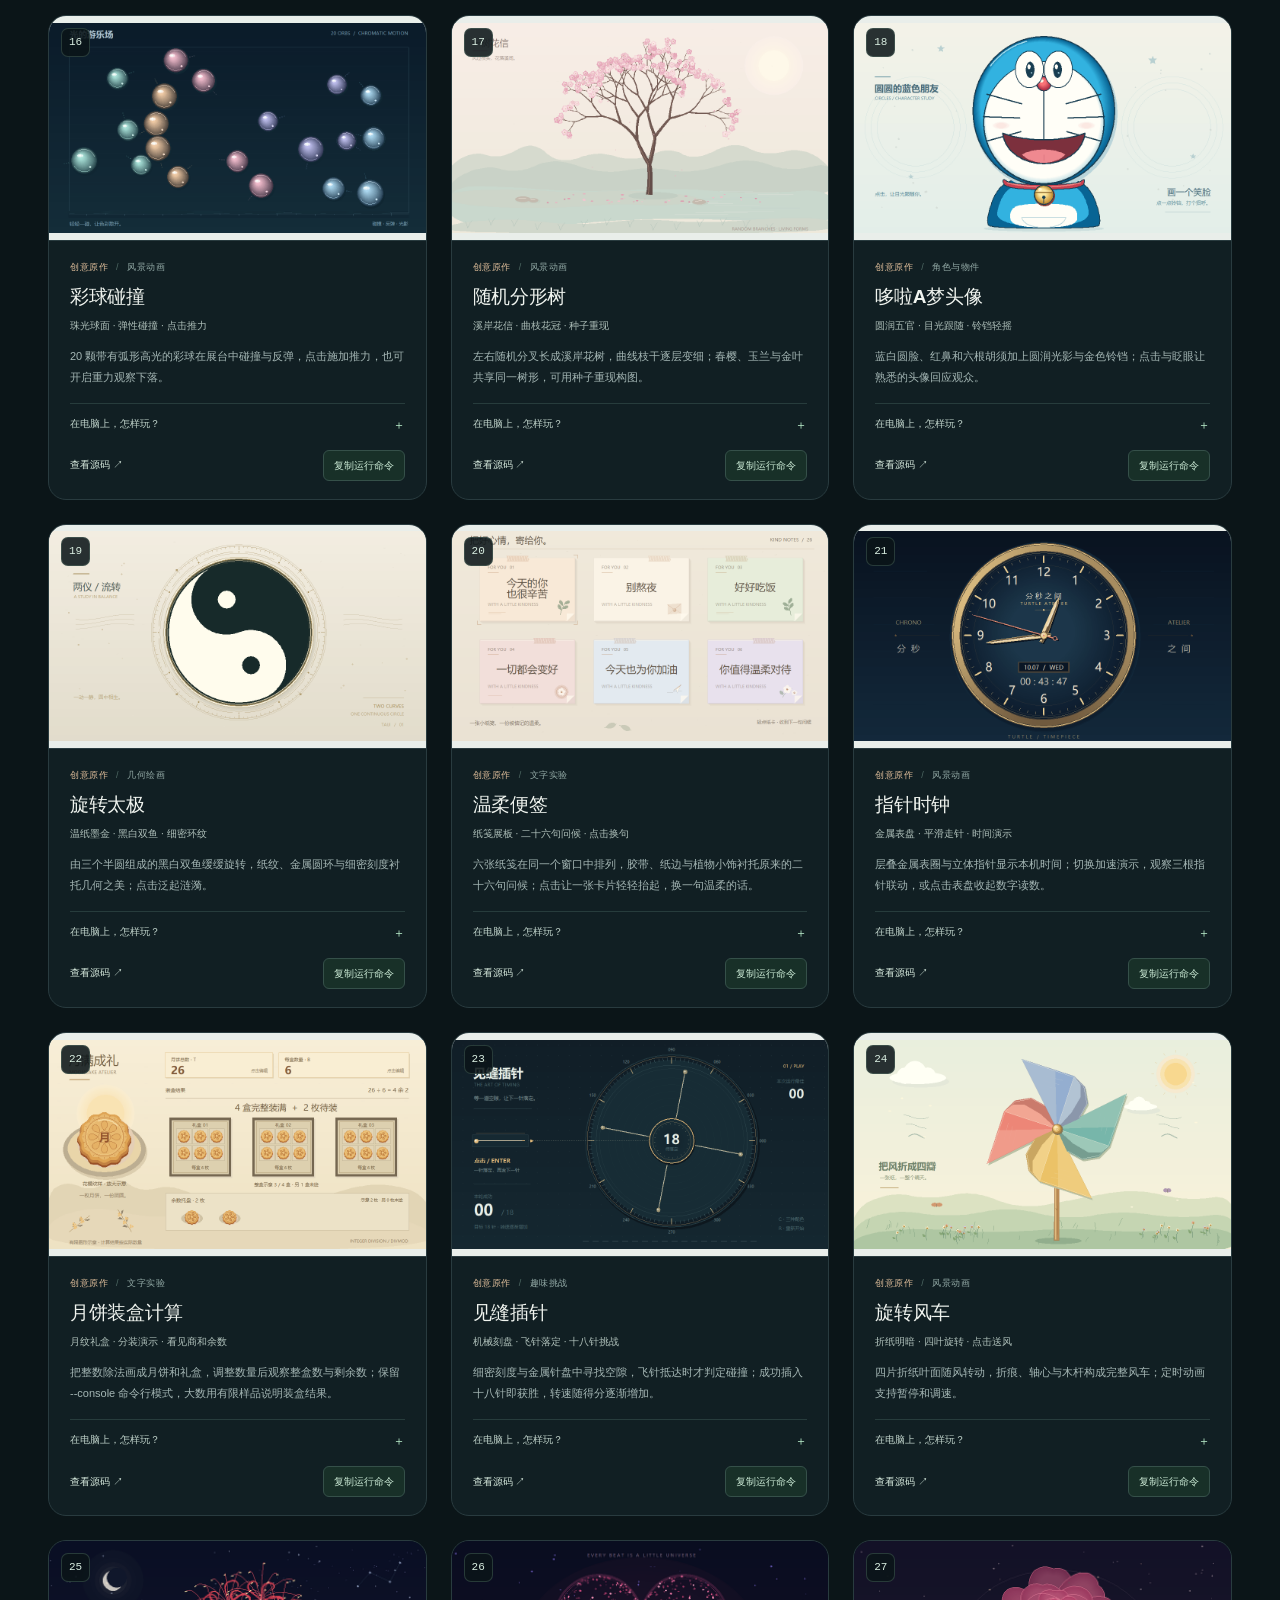
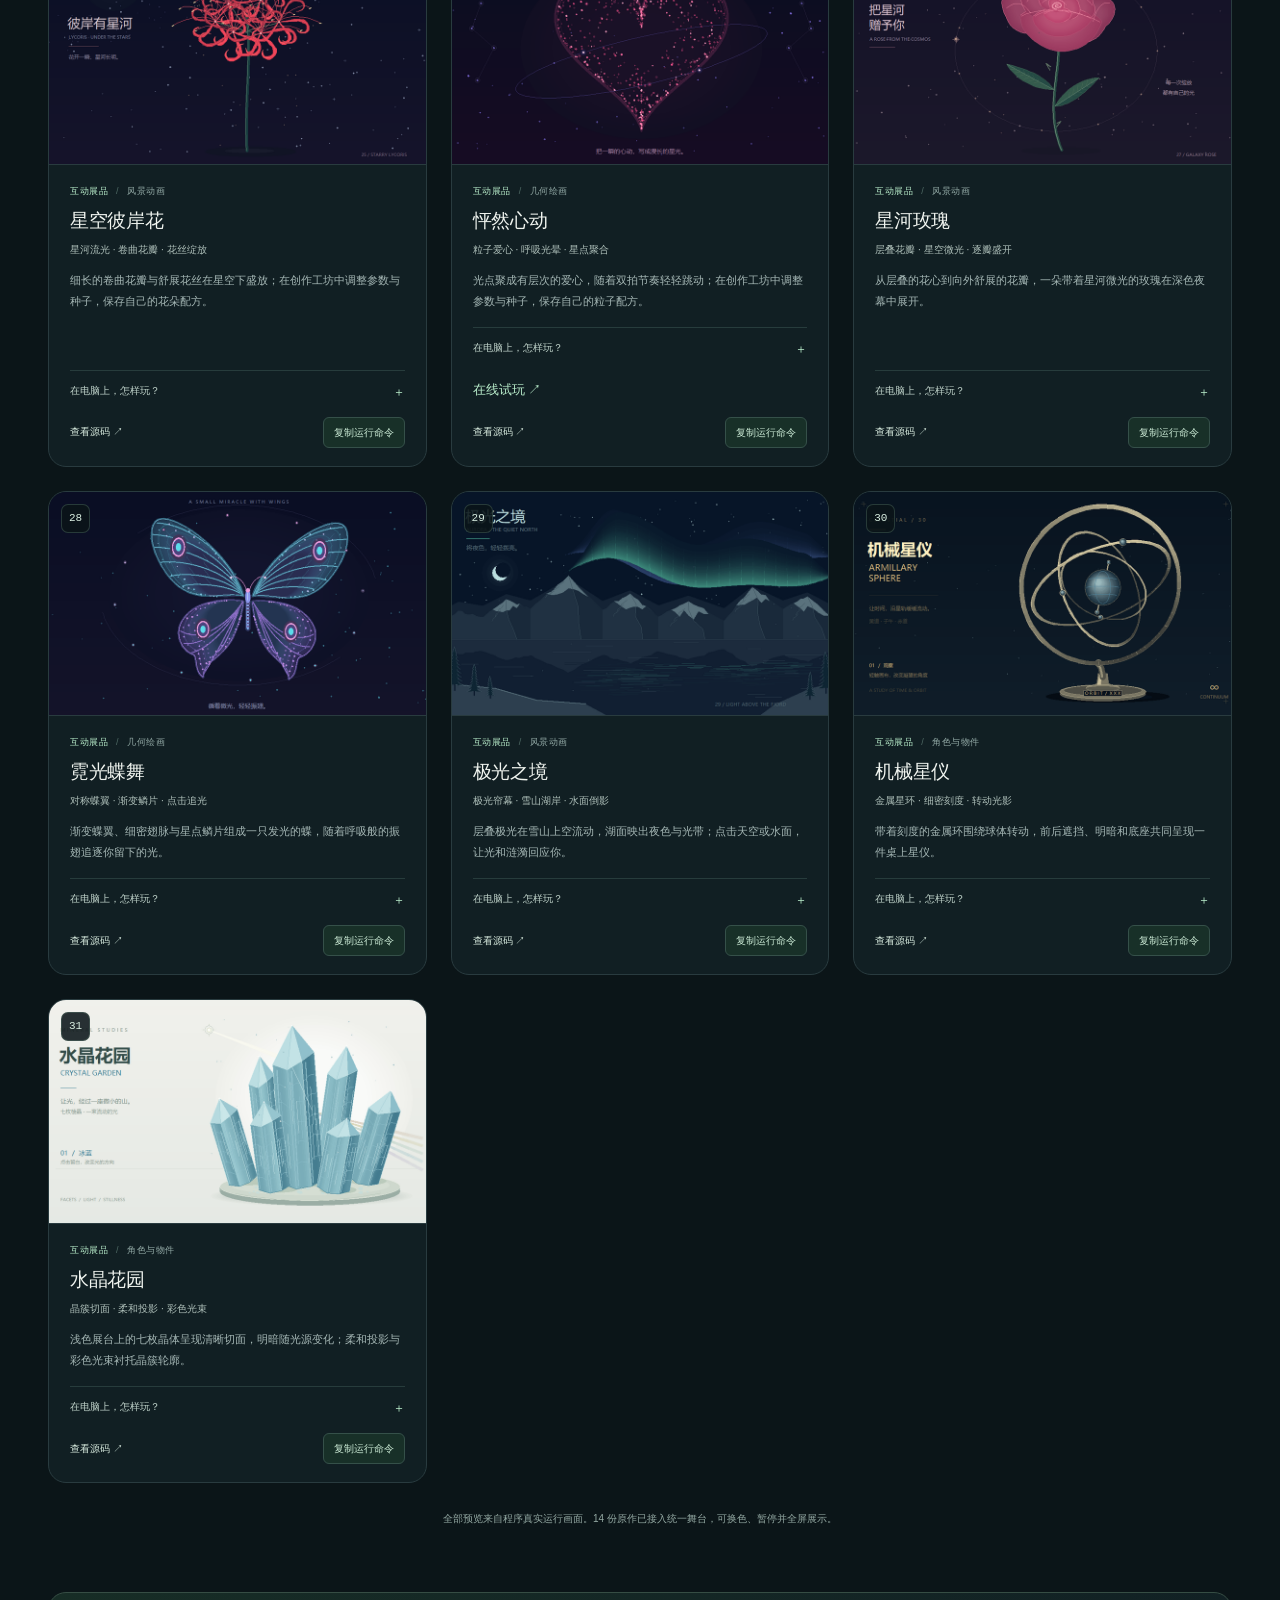
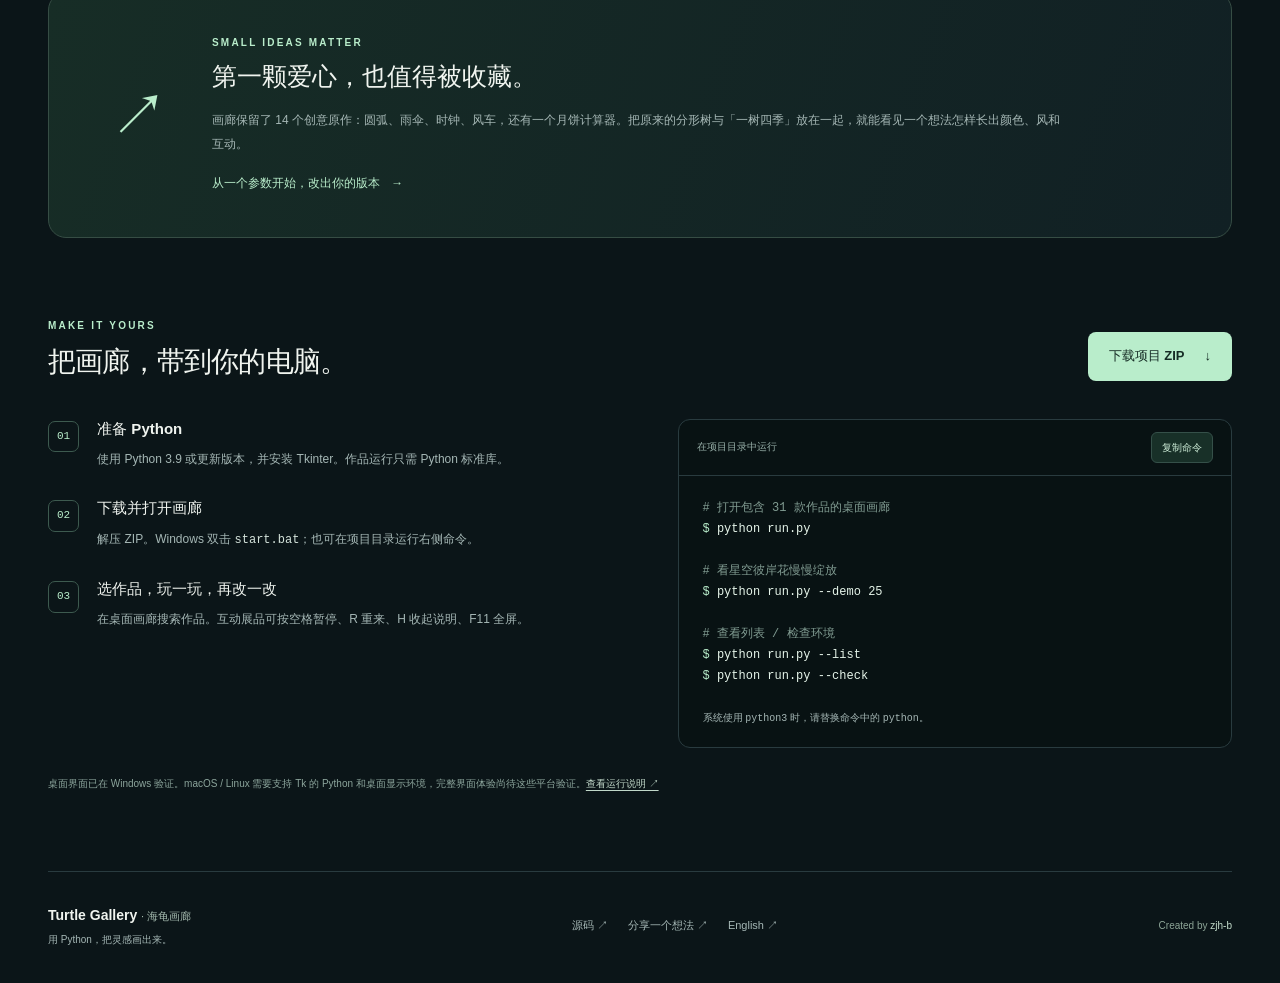
==== commit 2ab5908a: "feat: add gallery film and daily work plan" ====
--- a/docs/index.html
+++ b/docs/index.html
@@ -68,7 +68,27 @@
 
     <section class="featured-section shell" id="immersive" aria-labelledby="immersive-title">
       <div class="section-heading"><div><p class="eyebrow">THREE NEW DESKTOP WORLDS</p><h2 id="immersive-title">走进极光、星仪与水晶。</h2></div><p>雪山湖面的光，金属环带的转动，晶体切面的颜色。<br>三件新作可在桌面点击、换色与调速。</p></div>
-      <a href="https://github.com/zjh-b/turtle-gallery/blob/main/docs/IMMERSIVE_ART.md"><img src="assets/immersive-art.png" alt="29 极光之境、30 机械星仪、31 水晶花园的程序绘制画面，打开操作与运行指南" loading="lazy"></a>
+      <div class="film-layout">
+        <figure class="film-player">
+          <video id="gallery-film" controls playsinline preload="none" width="1920" height="1080" poster="assets/social-immersive/cover.png" aria-label="极光、机械星仪与水晶花园的二十秒演示" aria-describedby="film-caption">
+            <source src="assets/social-immersive/video.mp4" type="video/mp4">
+            <track kind="subtitles" src="captions/immersive.zh.vtt" srclang="zh" label="中文字幕">
+            <a href="assets/social-immersive/video.mp4">下载演示视频</a>
+          </video>
+          <figcaption><p id="film-caption">20 秒真实程序画面 · 点击播放，听见代码合成的轻环境音</p>
+            <div class="film-links"><a href="https://www.bilibili.com/video/BV1VhpY66EsQ/">在 B 站观看与讨论 ↗</a><a href="assets/social-immersive/video.mp4" download="turtle-gallery-immersive.mp4">下载 MP4 ↓</a></div>
+          </figcaption>
+        </figure>
+        <div class="film-copy">
+          <p class="eyebrow">CREATION LOG / 001</p>
+          <h3>继续看代码绘画。</h3>
+          <p>点亮极光、转动星仪、移动水晶的光源。把作品精修和交互实验，一步步记录下来。</p>
+          <a class="button button-primary" href="https://space.bilibili.com/3546966168438889">去 B 站关注 <span aria-hidden="true">↗</span></a>
+          <p class="film-author">UP 主 · 难安这余念</p>
+          <p class="film-note">视频展示操作过程，三件作品可下载后在电脑上亲手体验。</p>
+          <a class="text-link" href="https://github.com/zjh-b/turtle-gallery/blob/main/docs/IMMERSIVE_ART.md">打开作品与运行指南 <span aria-hidden="true">→</span></a>
+        </div>
+      </div>
       <div class="featured-footer"><p>在项目根目录运行 <code>python run.py --demo 29</code>、<code>--demo 30</code> 或 <code>--demo 31</code>，体验天空光涌、转动视角与移动光源。</p><a class="text-link" href="?collection=interactive&amp;q=%E6%B2%89%E6%B5%B8%E8%89%BA%E6%9C%AF#gallery">查看三件新作 <span aria-hidden="true">→</span></a></div>
     </section>
 
--- a/docs/gallery.css
+++ b/docs/gallery.css
@@ -457,6 +457,72 @@
   padding-block: 76px 22px;
 }
 
+.film-layout {
+  display: grid;
+  grid-template-columns: minmax(0, 1.9fr) minmax(240px, 1fr);
+  align-items: center;
+  gap: 36px;
+}
+
+.film-player,
+.film-copy {
+  min-width: 0;
+}
+
+.film-player video {
+  display: block;
+  width: 100%;
+  height: auto;
+  aspect-ratio: 16 / 9;
+  background: #0b1018;
+  border: 1px solid var(--line);
+  border-radius: 12px;
+}
+
+.film-player figcaption {
+  margin-top: 12px;
+  color: var(--muted);
+  font-size: 12px;
+}
+
+.film-links {
+  display: flex;
+  flex-wrap: wrap;
+  gap: 8px 22px;
+  margin-top: 7px;
+  font-size: 12px;
+  color: var(--mint);
+}
+
+.film-links a:hover {
+  text-decoration: underline;
+  text-underline-offset: 4px;
+}
+
+.film-copy h3 {
+  margin-block: 8px 14px;
+  font-size: clamp(24px, 2.4vw, 32px);
+  letter-spacing: -.6px;
+}
+
+.film-copy .button {
+  margin-top: 23px;
+}
+
+.film-author {
+  margin-block: 9px 20px;
+  font-size: 12px;
+}
+
+.film-note {
+  font-size: 12px;
+}
+
+.film-copy .text-link {
+  margin-top: 9px;
+  font-size: 12px;
+}
+
 .featured-grid {
   display: grid;
   grid-template-columns: repeat(4, minmax(0, 1fr));
@@ -1233,6 +1299,15 @@
 }
 
 @media(max-width:850px) {
+  .film-layout {
+    grid-template-columns: 1fr;
+    gap: 25px;
+  }
+
+  .film-copy .button {
+    margin-top: 18px;
+  }
+
   .featured-grid {
     grid-template-columns: repeat(2, minmax(0, 1fr));
   }
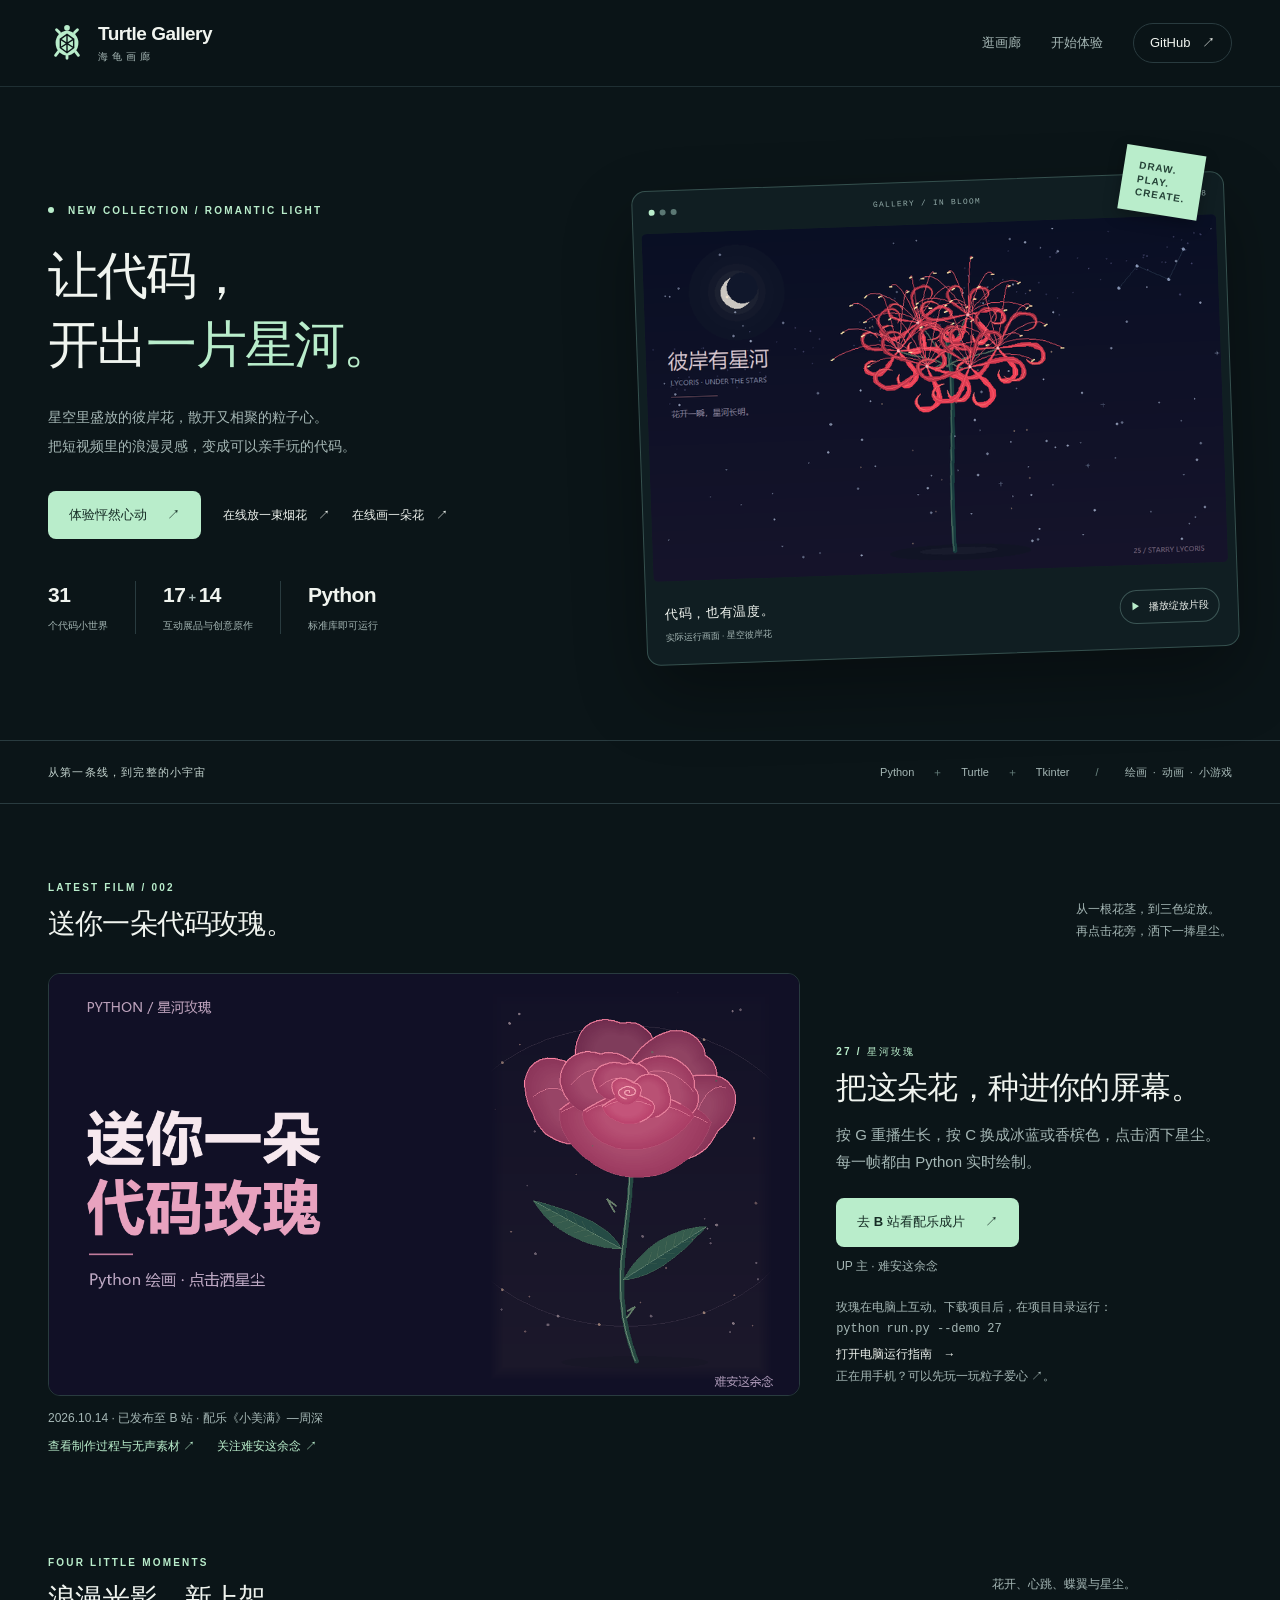
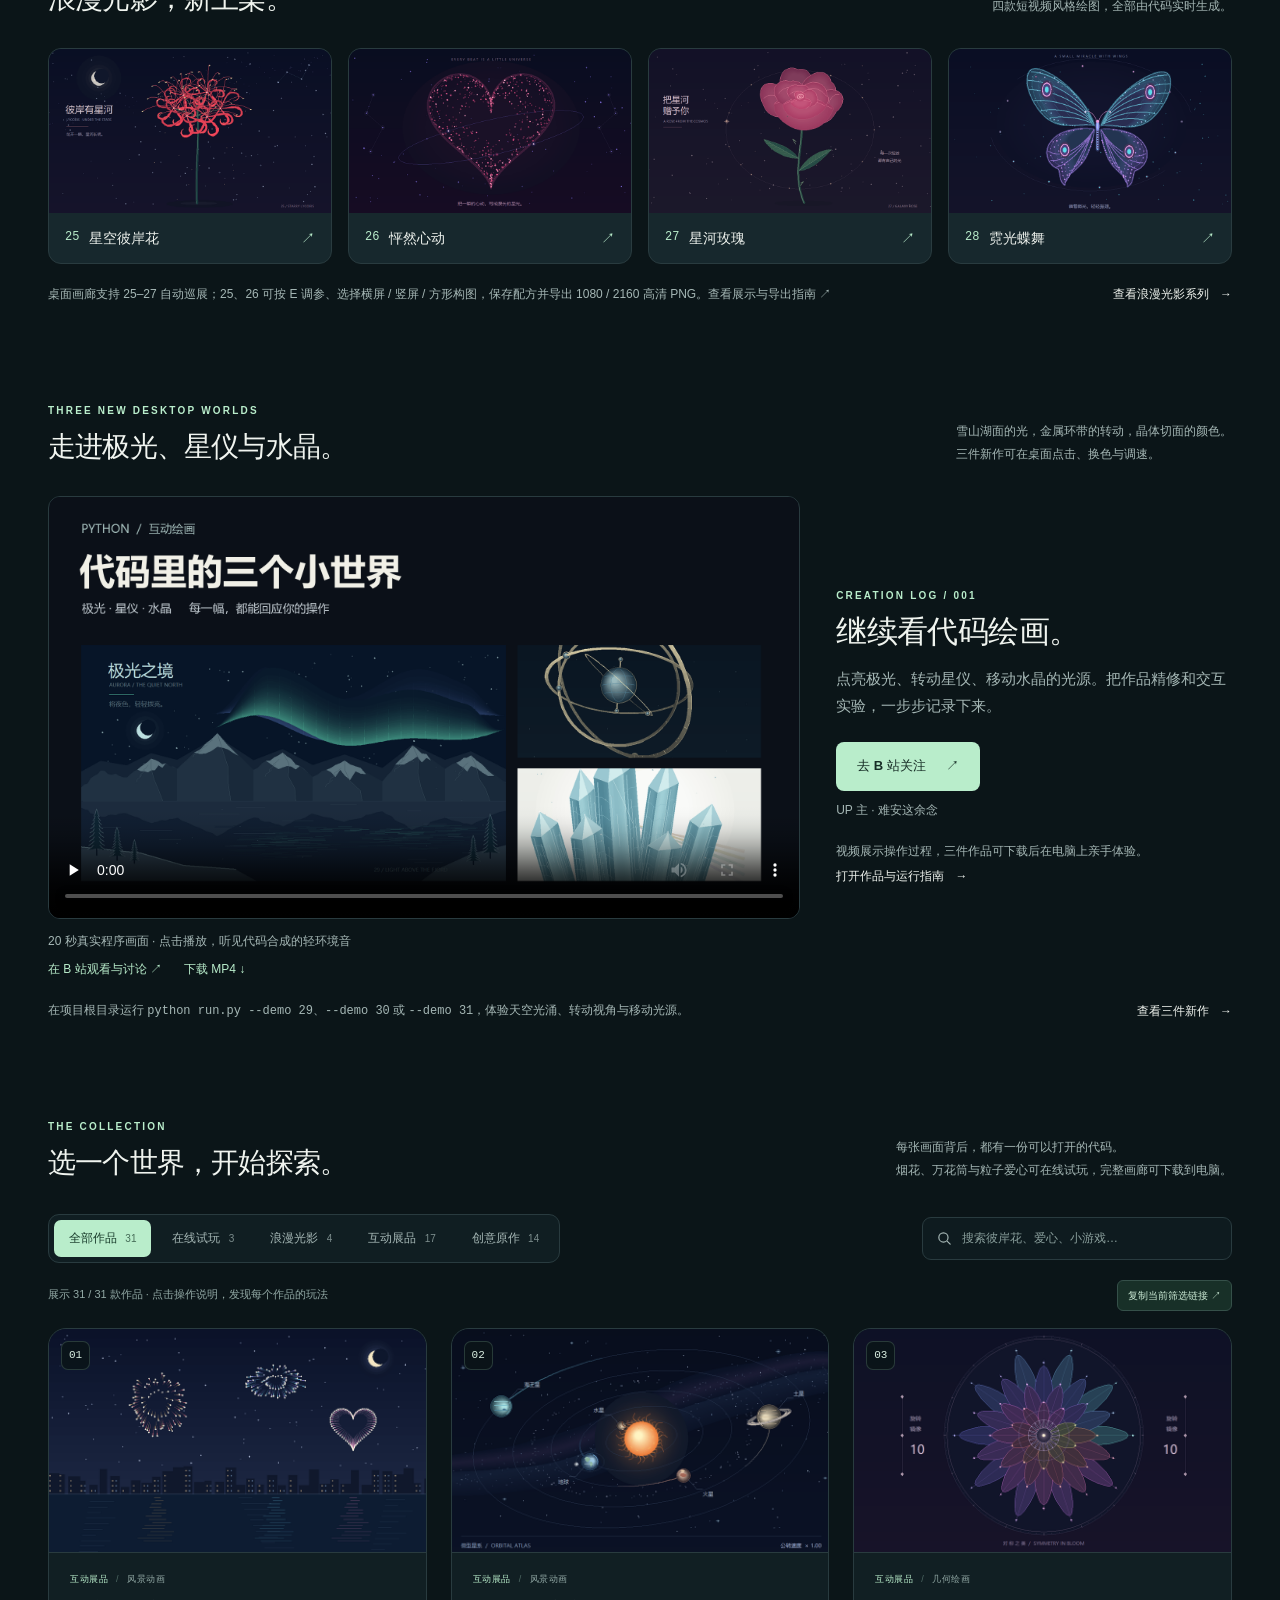
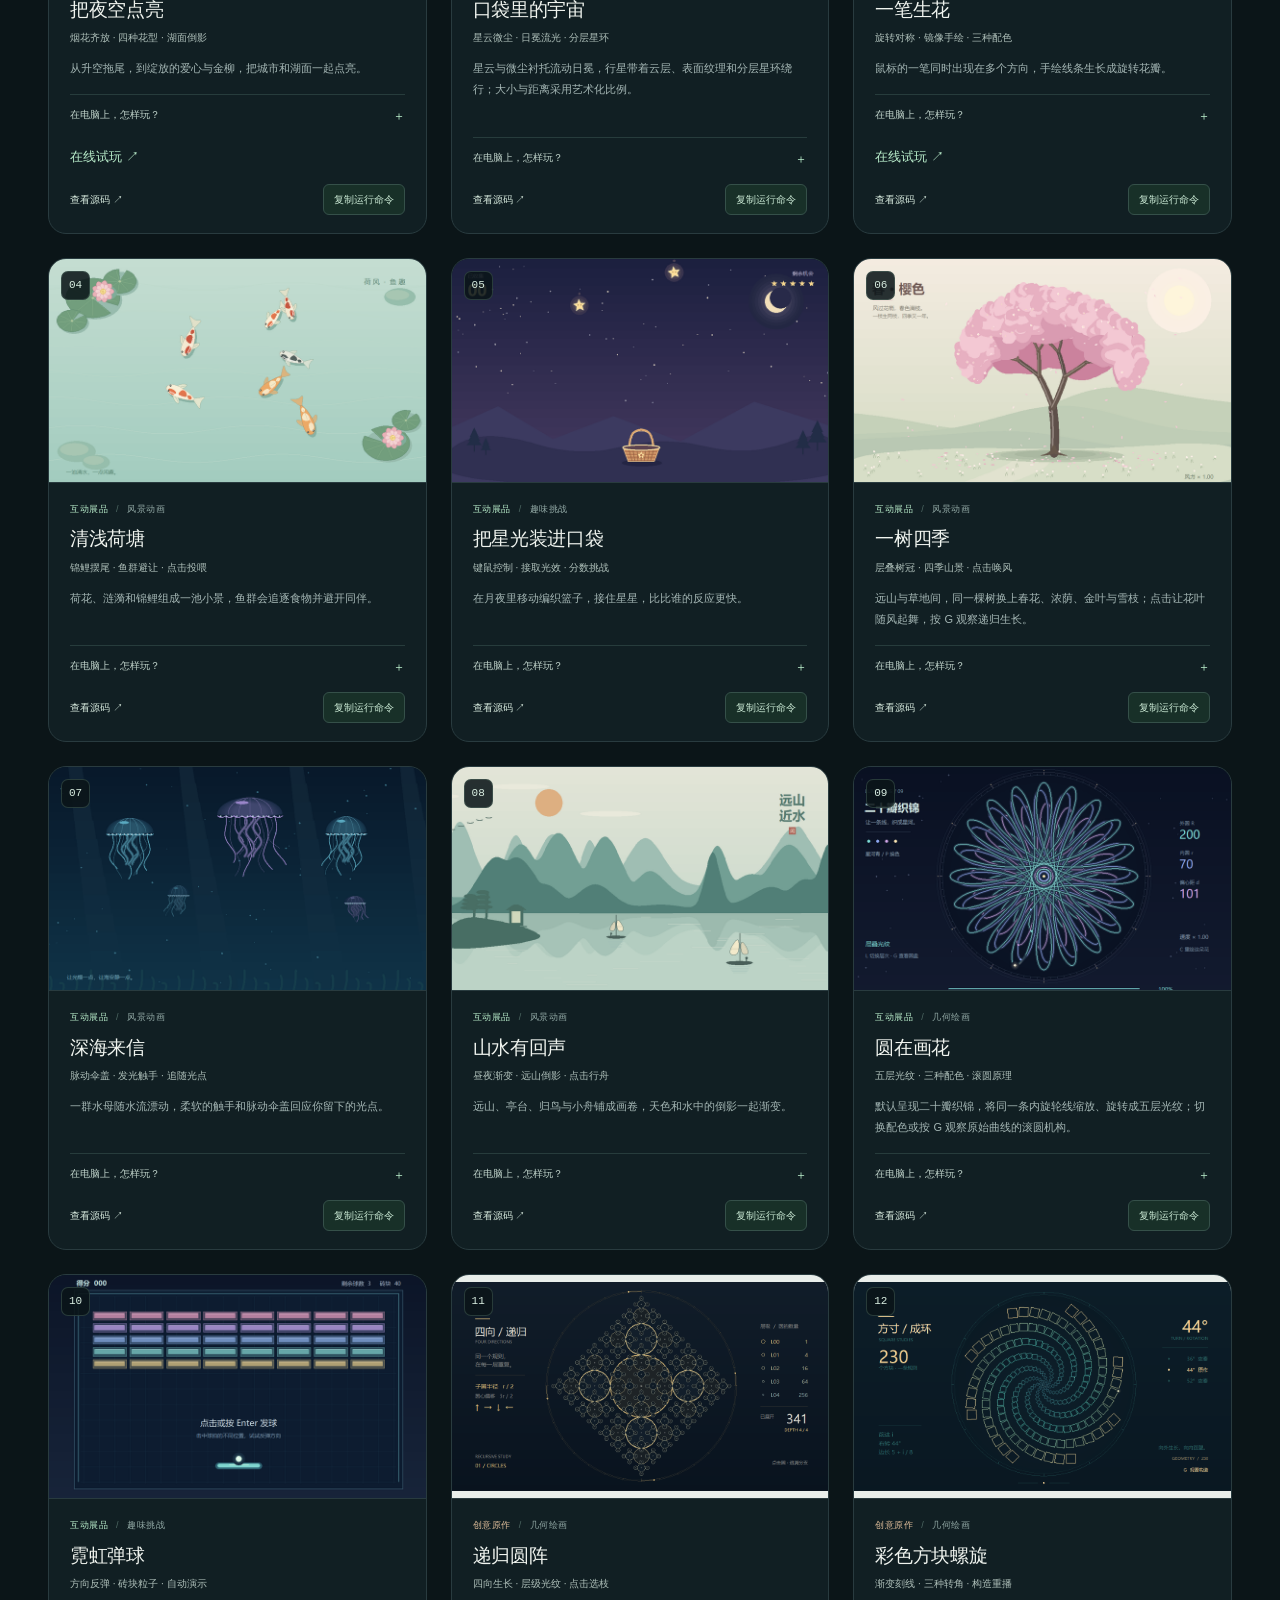
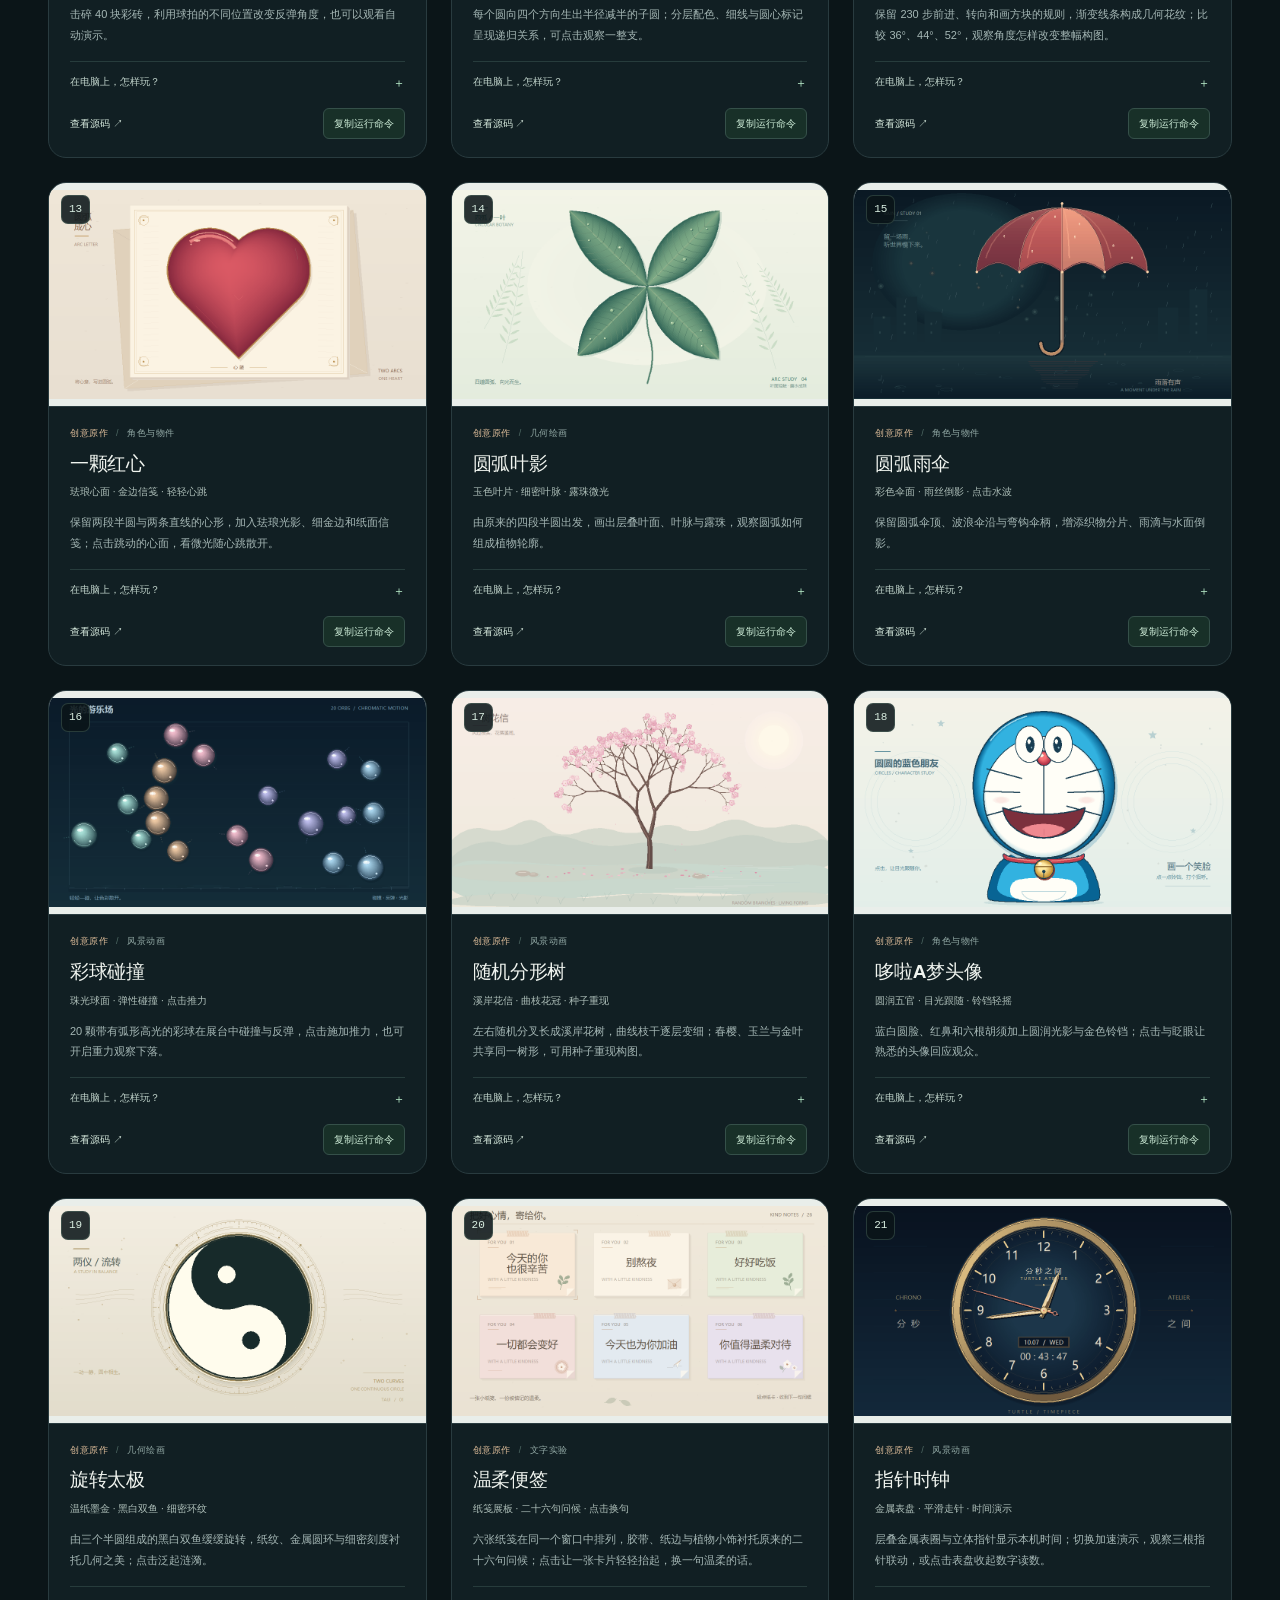
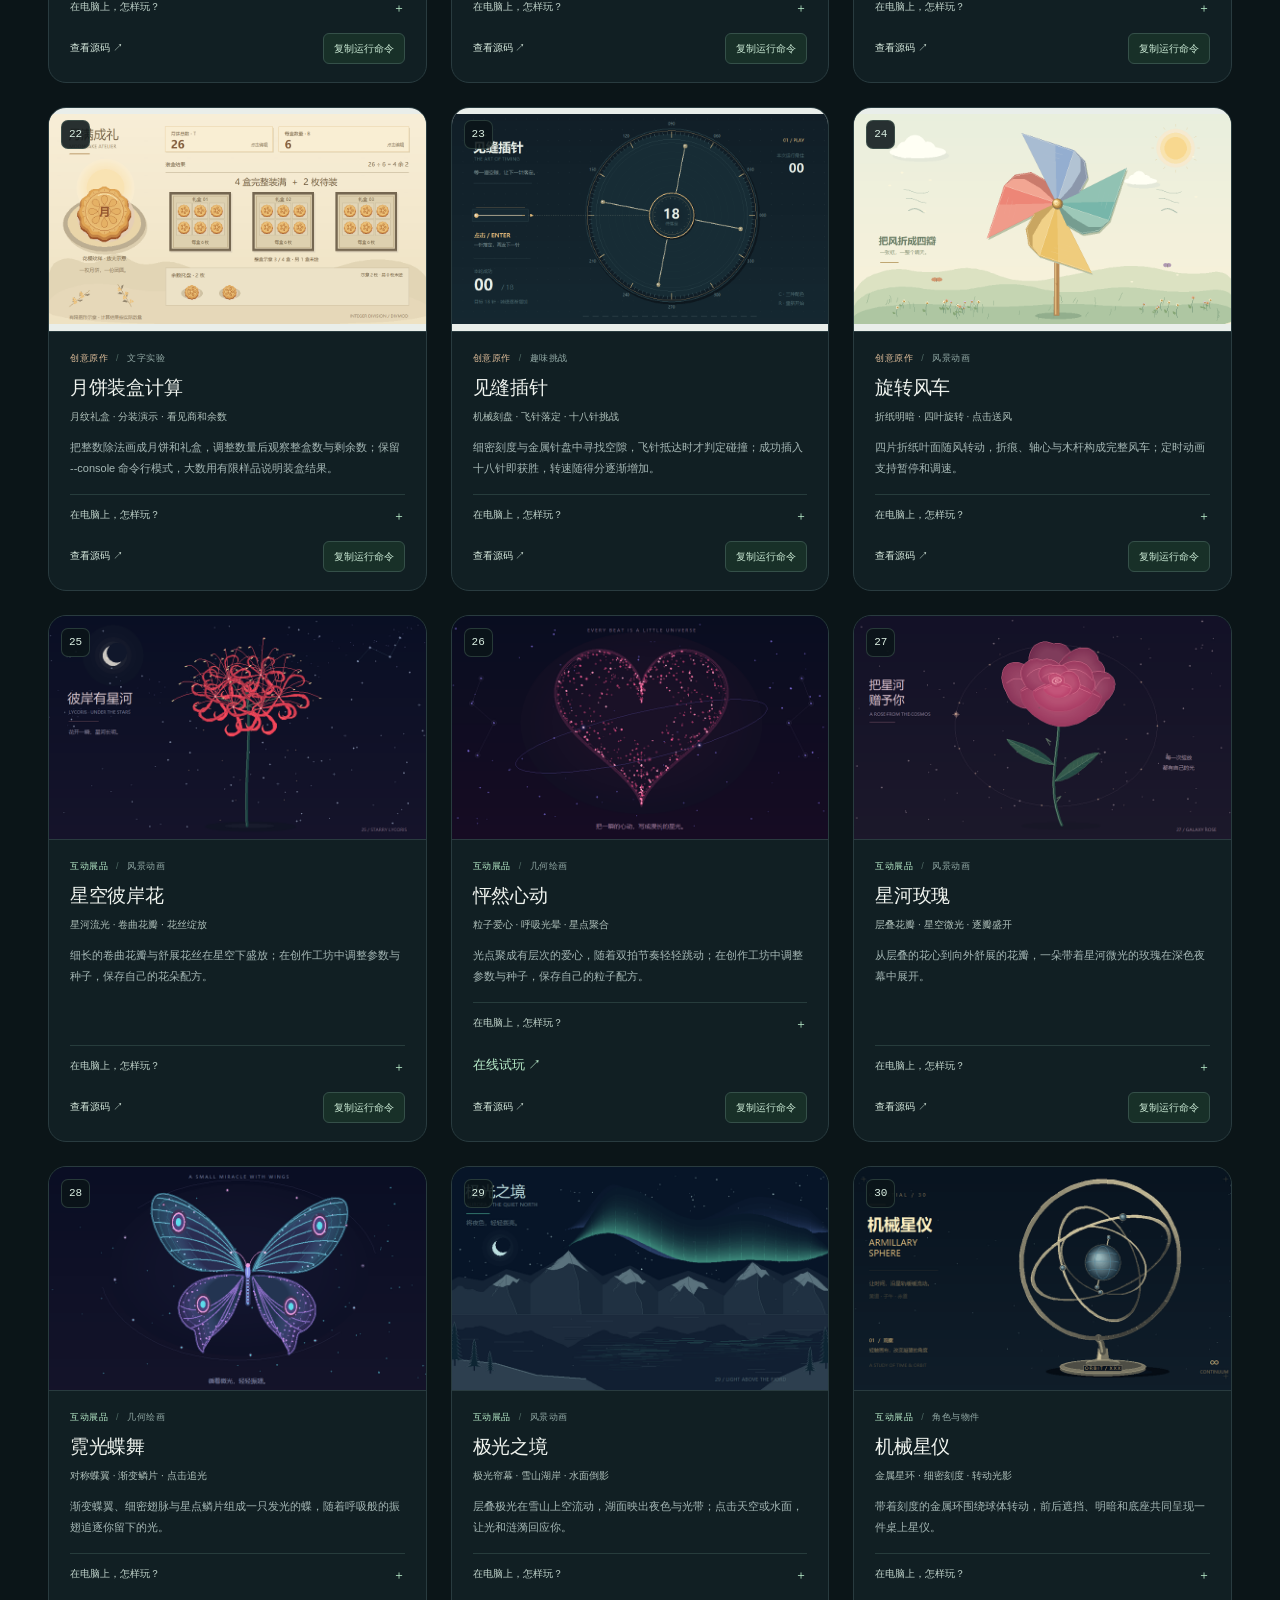
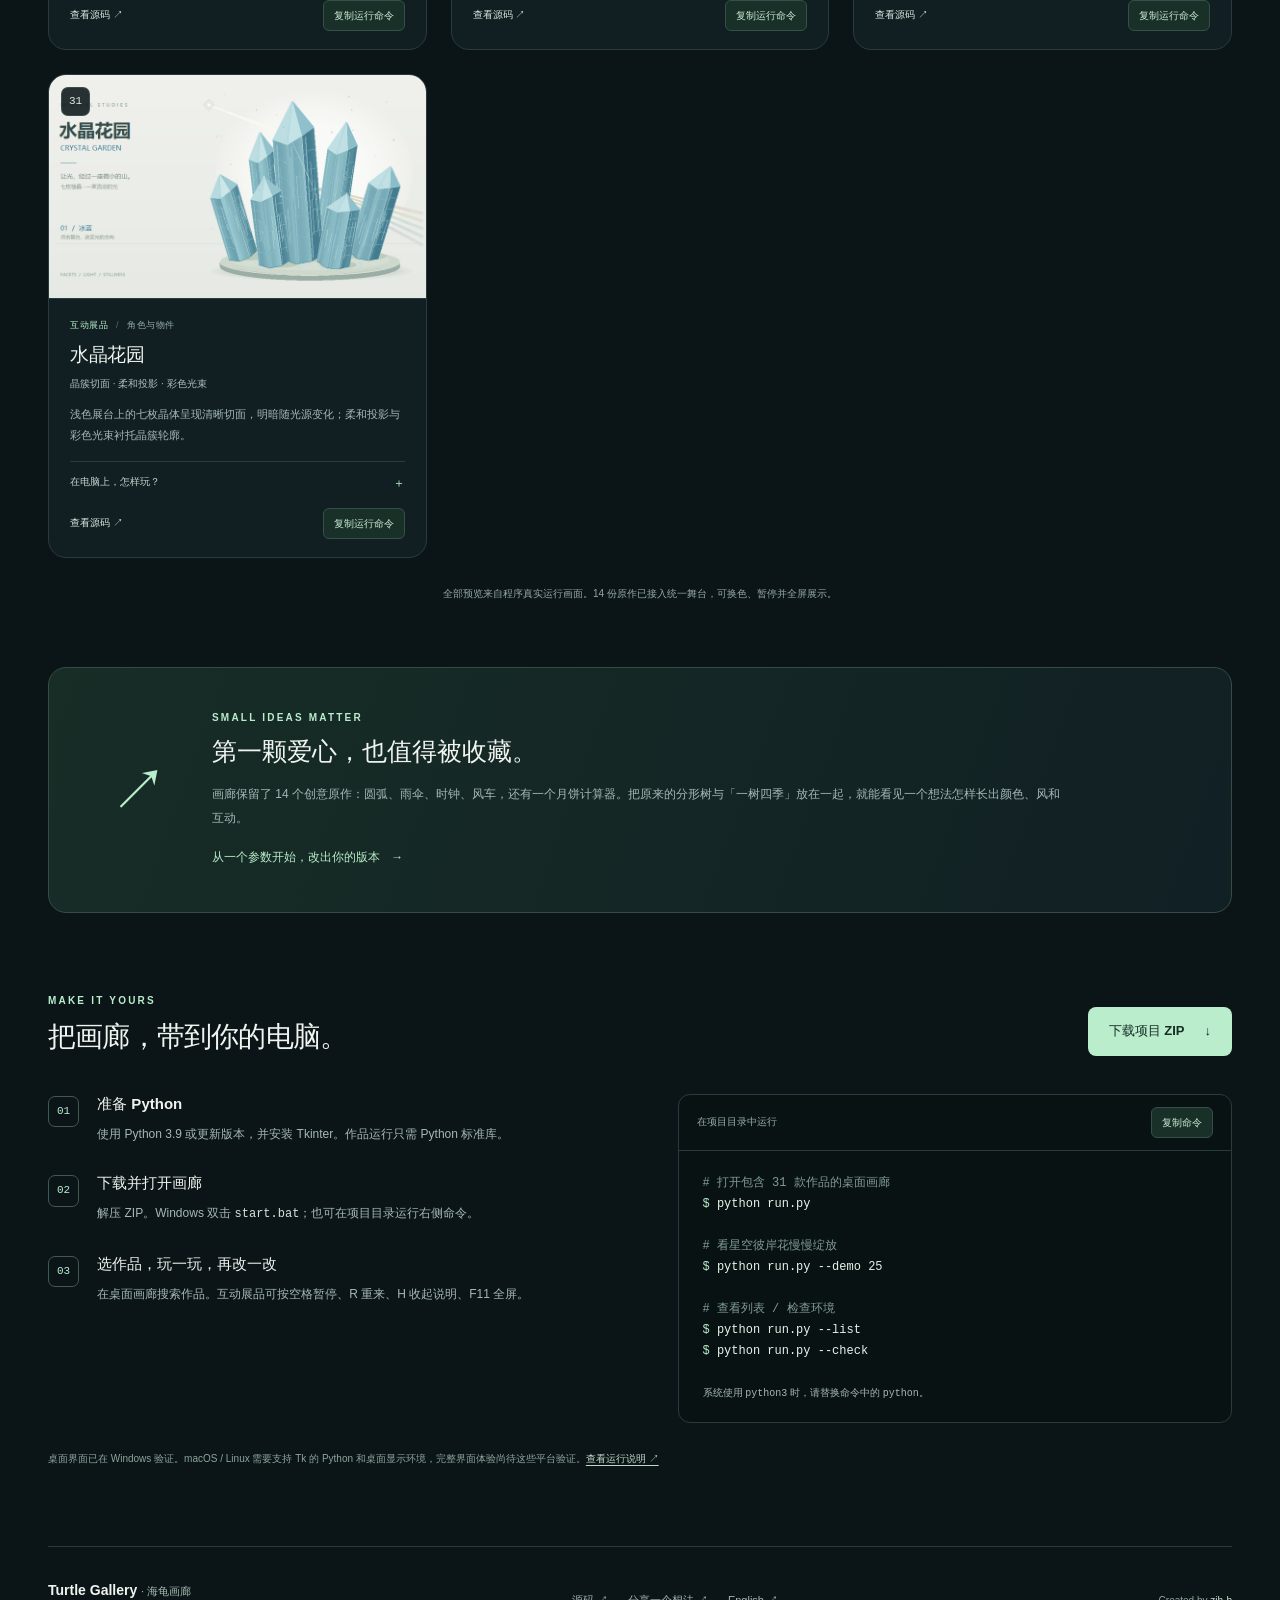
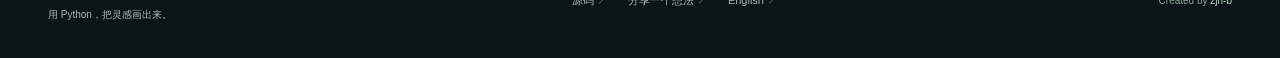
==== commit 3db9981c: "feat: connect published rose film to gallery" ====
--- a/docs/index.html
+++ b/docs/index.html
@@ -58,6 +58,30 @@
     </section>
 
     <div class="medium-strip"><div class="shell"><span>从第一条线，到完整的小宇宙</span><p>Python <span>＋</span> Turtle <span>＋</span> Tkinter <span class="strip-divider">/</span> 绘画 · 动画 · 小游戏</p></div></div>
+
+    <section class="featured-section shell" id="rose-film" aria-labelledby="rose-film-title">
+      <div class="section-heading"><div><p class="eyebrow">LATEST FILM / 002</p><h2 id="rose-film-title">送你一朵代码玫瑰。</h2></div><p>从一根花茎，到三色绽放。<br>再点击花旁，洒下一捧星尘。</p></div>
+      <div class="film-layout">
+        <figure class="film-player">
+          <a class="film-poster" href="https://www.bilibili.com/video/BV1Jnp26RERi/" aria-label="在 B 站观看：用 Python 种一朵玫瑰，点击还会洒星尘">
+            <img src="assets/social-rose/cover.png" alt="深紫星空里盛开的粉色代码玫瑰，花瓣、叶片和花茎完整入画" width="1280" height="720" loading="lazy" decoding="async">
+          </a>
+          <figcaption><p>2026.10.14 · 已发布至 B 站 · 配乐《小美满》—周深</p>
+            <div class="film-links"><a href="https://github.com/zjh-b/turtle-gallery/blob/main/docs/SOCIAL_ROSE.md">查看制作过程与无声素材 ↗</a><a href="https://space.bilibili.com/3546966168438889">关注难安这余念 ↗</a></div>
+          </figcaption>
+        </figure>
+        <div class="film-copy">
+          <p class="eyebrow">27 / 星河玫瑰</p>
+          <h3>把这朵花，种进你的屏幕。</h3>
+          <p>按 G 重播生长，按 C 换成冰蓝或香槟色，点击洒下星尘。每一帧都由 Python 实时绘制。</p>
+          <a class="button button-primary" href="https://www.bilibili.com/video/BV1Jnp26RERi/">去 B 站看配乐成片 <span aria-hidden="true">↗</span></a>
+          <p class="film-author">UP 主 · 难安这余念</p>
+          <p class="film-note">玫瑰在电脑上互动。下载项目后，在项目目录运行：<br><code>python run.py --demo 27</code></p>
+          <a class="text-link" href="https://github.com/zjh-b/turtle-gallery#开始体验">打开电脑运行指南 <span aria-hidden="true">→</span></a>
+          <p class="film-note">正在用手机？可以先<a href="play/heart.html">玩一玩粒子爱心 ↗</a>。</p>
+        </div>
+      </div>
+    </section>
 
     <section class="featured-section shell" id="romantic" aria-labelledby="romantic-title">
       <div class="section-heading"><div><p class="eyebrow">FOUR LITTLE MOMENTS</p><h2 id="romantic-title">浪漫光影，新上架。</h2></div><p>花开、心跳、蝶翼与星尘。<br>四款短视频风格绘图，全部由代码实时生成。</p></div>
--- a/docs/gallery.css
+++ b/docs/gallery.css
@@ -469,7 +469,13 @@
   min-width: 0;
 }
 
-.film-player video {
+.film-poster {
+  display: block;
+  border-radius: 12px;
+}
+
+.film-player video,
+.film-poster img {
   display: block;
   width: 100%;
   height: auto;
